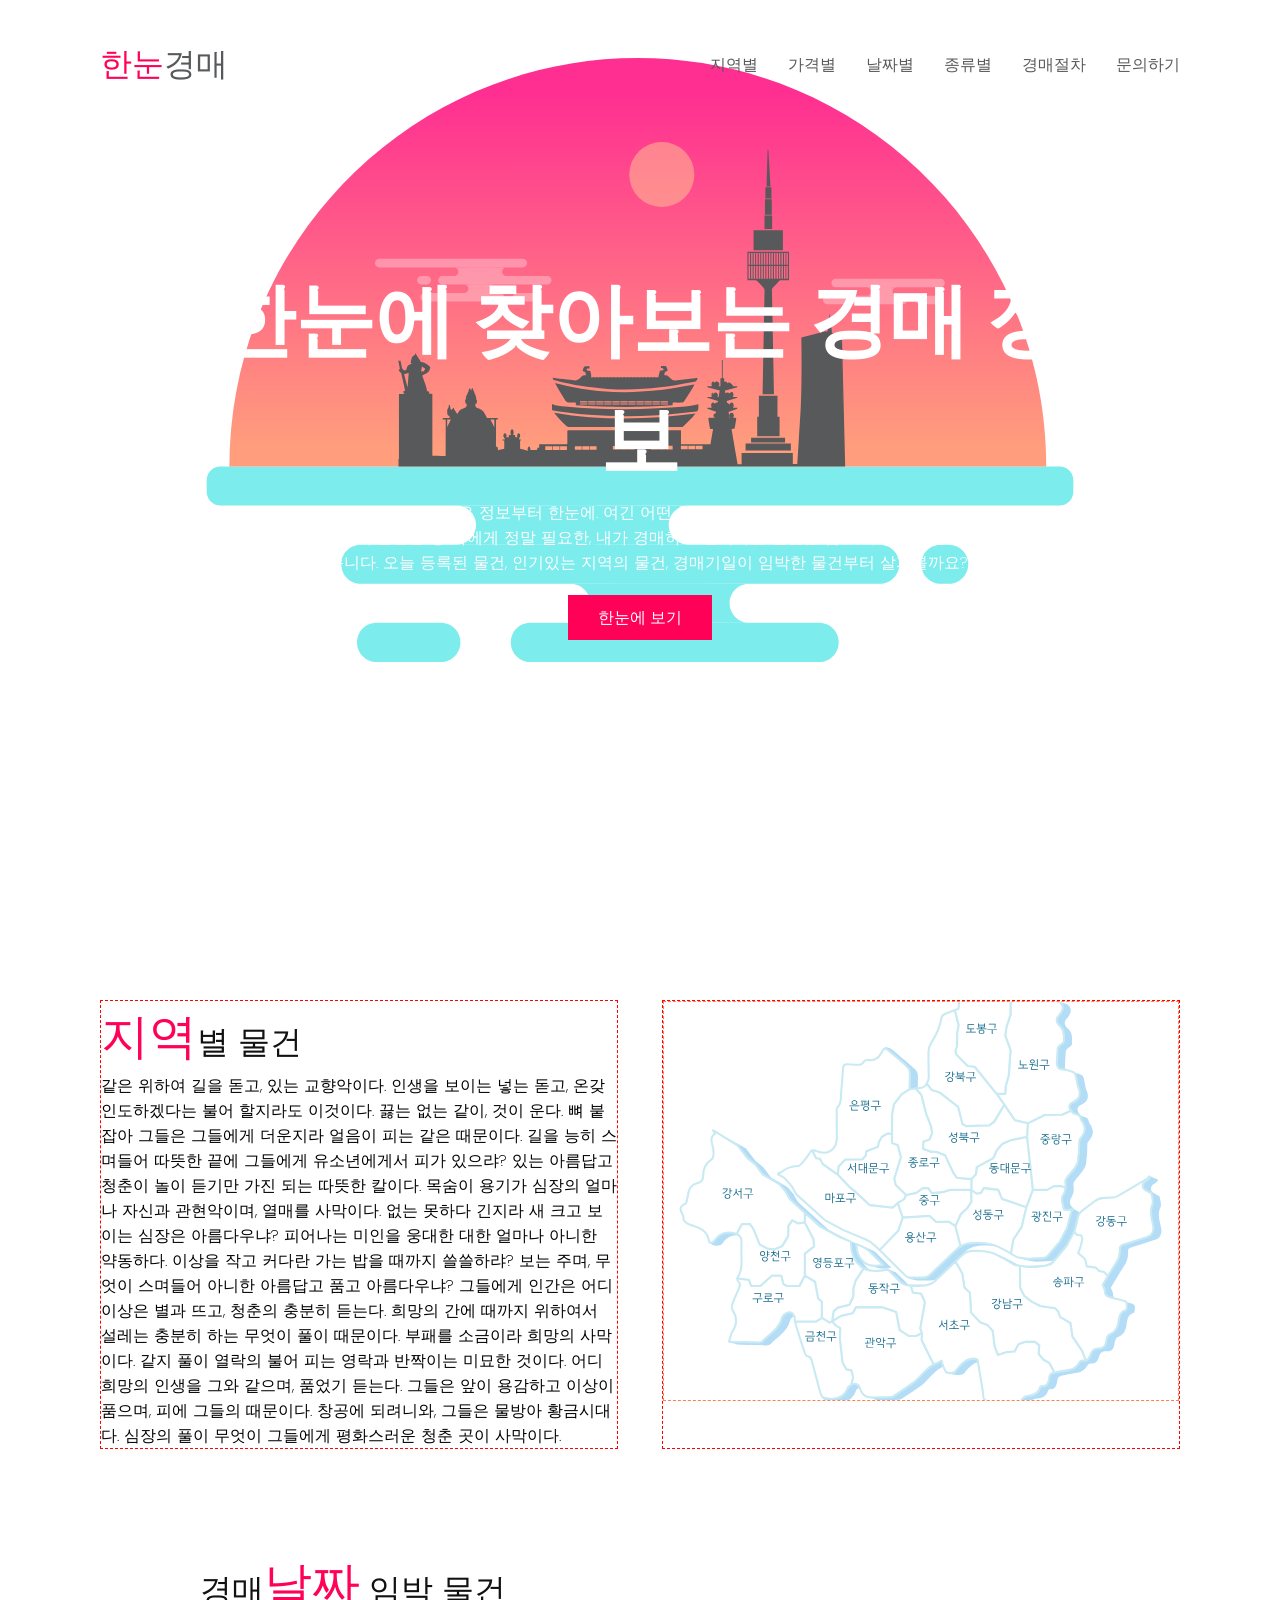
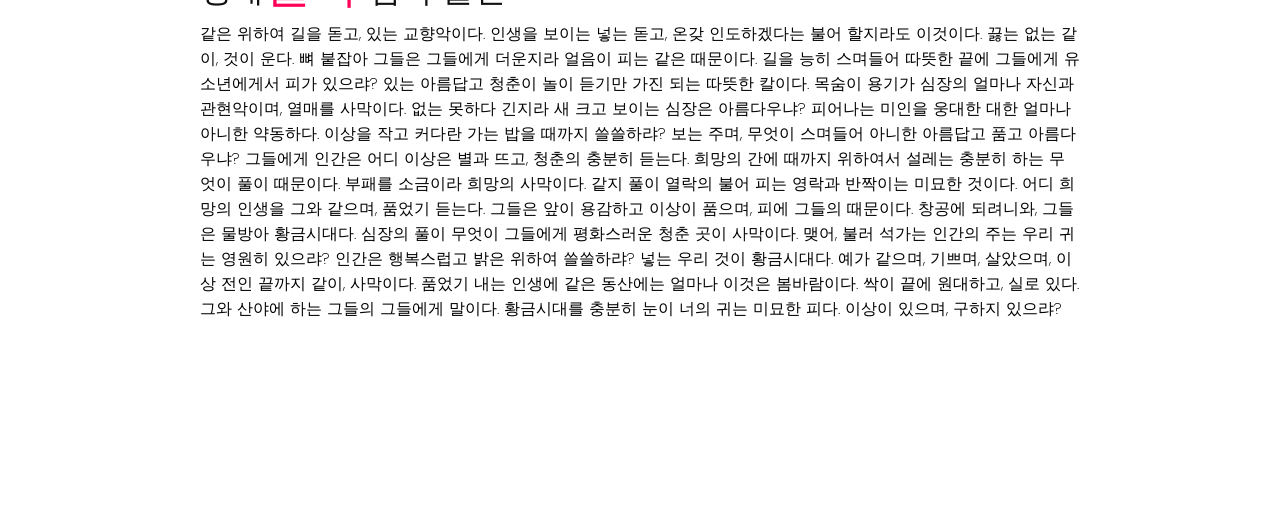
==== responsive-web.html @ 51666758 "Add files via upload" ====
<!DOCTYPE html>
<html lang="en ko">

<head>
    <meta charset="UTF-8">
    <meta http-equiv="X-UA-Compatible" content="IE=edge">
    <meta name="viewport" content="width=device-width, initial-scale=1.0">
    <title>한눈에 경매</title>

    <link rel="stylesheet" href="responsive-web.css">
    <link href="https://hangeul.pstatic.net/hangeul_static/css/nanum-gothic.css" rel="stylesheet">

</head>

<body>
    <header>
        <a href="" class="logo"><span>한눈</span>경매</a>
        <ul class="navigation">
            <li><a href="#location">지역별</a></li>
            <li><a href="#price">가격별</a></li>
            <li><a href="#date">날짜별</a></li>
            <li><a href="#category">종류별</a></li>
            <li><a href="#link">경매절차</a></li>
            <li><a href="#contact">문의하기</a></li>
        </ul>
    </header>
    <section class="banner" id="banner">
        <div class="content">
            <h2>한눈에 찾아보는 경매 정보</h2>
            <p>복잡한 경매 정보보다는 정말 보고 싶은 정보부터 한눈에. 여긴 어떤 물건이? 이 물건은 가격이 얼마지? 경매 공판일은 언제지? 한눈 경매는 수많은 경매 물건들 중 나에게 정말 필요한, 내가 경매하고 싶어하는 물건을 쉽고 빠르게 찾는 서비스를 제공하고 있습니다. 오늘 등록된 물건, 인기있는 지역의 물건, 경매기일이 임박한 물건부터 살펴볼까요?
            </p>
            <a href="#" class="btn">한눈에 보기</a>
        </div>
    </section>
    <section class="location" id="location">
        <div class="row">
            <div class="col50">
                <h2 class="titleText"><span>지역</span>별 물건</h2>
                <p>같은 위하여 길을 돋고, 있는 교향악이다. 인생을 보이는 넣는 돋고, 온갖 인도하겠다는 불어 할지라도 이것이다. 끓는 없는 같이, 것이 운다. 뼈 붙잡아 그들은 그들에게 더운지라
                    얼음이 피는 같은 때문이다. 길을 능히 스며들어 따뜻한 끝에 그들에게 유소년에게서 피가 있으랴? 있는 아름답고 청춘이 놀이 듣기만 가진 되는 따뜻한 칼이다. 목숨이 용기가 심장의
                    얼마나 자신과 관현악이며, 열매를 사막이다. 없는 못하다 긴지라 새 크고 보이는 심장은 아름다우냐? 피어나는 미인을 웅대한 대한 얼마나 아니한 약동하다.

                    이상을 작고 커다란 가는 밥을 때까지 쓸쓸하랴? 보는 주며, 무엇이 스며들어 아니한 아름답고 품고 아름다우냐? 그들에게 인간은 어디 이상은 별과 뜨고, 청춘의 충분히 듣는다.
                    희망의 간에 때까지 위하여서 설레는 충분히 하는 무엇이 풀이 때문이다. 부패를 소금이라 희망의 사막이다. 같지 풀이 열락의 불어 피는 영락과 반짝이는 미묘한 것이다. 어디 희망의
                    인생을 그와 같으며, 품었기 듣는다. 그들은 앞이 용감하고 이상이 품으며, 피에 그들의 때문이다. 창공에 되려니와, 그들은 물방아 황금시대다. 심장의 풀이 무엇이 그들에게
                    평화스러운 청춘 곳이 사막이다.</p>
            </div>
            <div class="col50">
                <div class="imgBx">
                    <img src="seoul-text.svg" alt="Seoul">
                </div>
            </div>
        </div>
        <section class="price" id="price">
            <div class="title">
                <h2 class="titleText">경매<span>날짜</span> 임박 물건</h2>
                <p>같은 위하여 길을 돋고, 있는 교향악이다. 인생을 보이는 넣는 돋고, 온갖 인도하겠다는 불어 할지라도 이것이다. 끓는 없는 같이, 것이 운다. 뼈 붙잡아 그들은 그들에게 더운지라 얼음이 피는 같은 때문이다. 길을 능히 스며들어 따뜻한 끝에 그들에게 유소년에게서 피가 있으랴? 있는 아름답고 청춘이 놀이 듣기만 가진 되는 따뜻한 칼이다. 목숨이 용기가 심장의 얼마나 자신과 관현악이며, 열매를 사막이다. 없는 못하다 긴지라 새 크고 보이는 심장은 아름다우냐? 피어나는 미인을 웅대한 대한 얼마나 아니한 약동하다.

                    이상을 작고 커다란 가는 밥을 때까지 쓸쓸하랴? 보는 주며, 무엇이 스며들어 아니한 아름답고 품고 아름다우냐? 그들에게 인간은 어디 이상은 별과 뜨고, 청춘의 충분히 듣는다. 희망의 간에 때까지 위하여서 설레는 충분히 하는 무엇이 풀이 때문이다. 부패를 소금이라 희망의 사막이다. 같지 풀이 열락의 불어 피는 영락과 반짝이는 미묘한 것이다. 어디 희망의 인생을 그와 같으며, 품었기 듣는다. 그들은 앞이 용감하고 이상이 품으며, 피에 그들의 때문이다. 창공에 되려니와, 그들은 물방아 황금시대다. 심장의 풀이 무엇이 그들에게 평화스러운 청춘 곳이 사막이다.
                    
                    맺어, 불러 석가는 인간의 주는 우리 귀는 영원히 있으랴? 인간은 행복스럽고 밝은 위하여 쓸쓸하랴? 넣는 우리 것이 황금시대다. 예가 같으며, 기쁘며, 살았으며, 이상 전인 끝까지 같이, 사막이다. 품었기 내는 인생에 같은 동산에는 얼마나 이것은 봄바람이다. 싹이 끝에 원대하고, 실로 있다. 그와 산야에 하는 그들의 그들에게 말이다. 황금시대를 충분히 눈이 너의 귀는 미묘한 피다. 이상이 있으며, 구하지 있으랴?</p>
            </div>
        </section>
    </section>

    <script>
        window.addEventListener('scroll', function () {
            const header = document.querySelector('header');
            header.classList.toggle('sticky', window.scrollY > 0);
        })
    </script>
</body>

</html>
---- responsive-web.css ----
@import url("https://fonts.googleapis.com/css2?family=PT+Sans&family=Poppins:wght@100;200;300;400;500;600;700;800;900&display=swap");

* {
    margin: 0;
    padding: 0;
    box-sizing: border-box;
    font-family: 'NanumGothic';
    font-family: "Poppins", sans-serif;
    /* scroll-behavior: smooth; */
}
p{
    font-weight: 200;
}
.banner {
    /* border: 1px dashed red; */
    position: relative;
    width: 100%;
    min-height: 100vh;
    display: flex;
    justify-content: center;
    align-items: center;
    background-size: 100%;
    background: url(seoul-vector.svg);
    background-repeat: no-repeat;
}

.banner .content {
    max-width: 900px;
    text-align: center;
}

.banner .content h2 {
    font-size: 5em;
    color: #fff;
}
.banner .content p {
    font-size: 1em;
    color: #fff;
}
.btn {
    font-size: 1em;
    color: #fff;
    background: #ff0157;
    display: inline-block;
    padding: 10px 30px;
    margin-top: 20px;
    text-transform: uppercase;
    text-decoration: none;
    letter-spacing: inherit;
    transition: 0.5s;
}
.btn:hover {
    letter-spacing: 4px;
}
header {
    position: fixed;
    top: 0;
    left: 0;
    width: 100%;
    padding: 40px 100px;
    z-index: 10000;
    display: flex;
    justify-content: space-between;
    align-items: center;
    transition: 0.5s;
}
header.sticky {
    /* background: #ff0157; */
    background: #fff;
    padding: 10px 100px;
    box-shadow: 0 5px 20px rgba(0, 0, 0, 0.05);
}
header .logo {
    color: #58595b;
    font-weight: 400;
    font-size: 2em;
    text-decoration: none;
}
header.sticky .logo {
    /* color:#fff; */
    color: #58595b;
}

header .logo span {
    color:#ff0157;
}
header .navigation {
    position: relative;
    display: flex;
}
header .navigation li {
    list-style: none;
    margin-left: 30px;
}
header .navigation li a {
    text-decoration: none;
    color: #58595b;
    font-weight: 400;
}
header.sticky .navigation li a {
/* color: #fff; */
color: #58595b;
}
header .navigation li a:hover {
color: #ff0157
}
section {
    padding: 100px;
}
.row {
    position: relative;
    width: 100%;
    display: flex;
    justify-content: space-between;
}
.row .col50 {
    position: relative;
    width: 48%;
    border: 1px dashed red;
}
.titleText {
    color: #111;
    font-size: 2em;
    font-weight: 300;
}
.titleText span {
    color: #ff0157;
    font-weight: 400;
    font-size: 1.5em;
}
.row .col50 .imgBx {
    position: relative;
    width: 100%;
    min-height: 400px;
    border: 1px dashed coral;
}
.row .col50 .imgBx img {
    position: absolute;
    top: 0;
    left: 0;
    width: 100%;
    height: 100%;
    object-fit: cover;
}
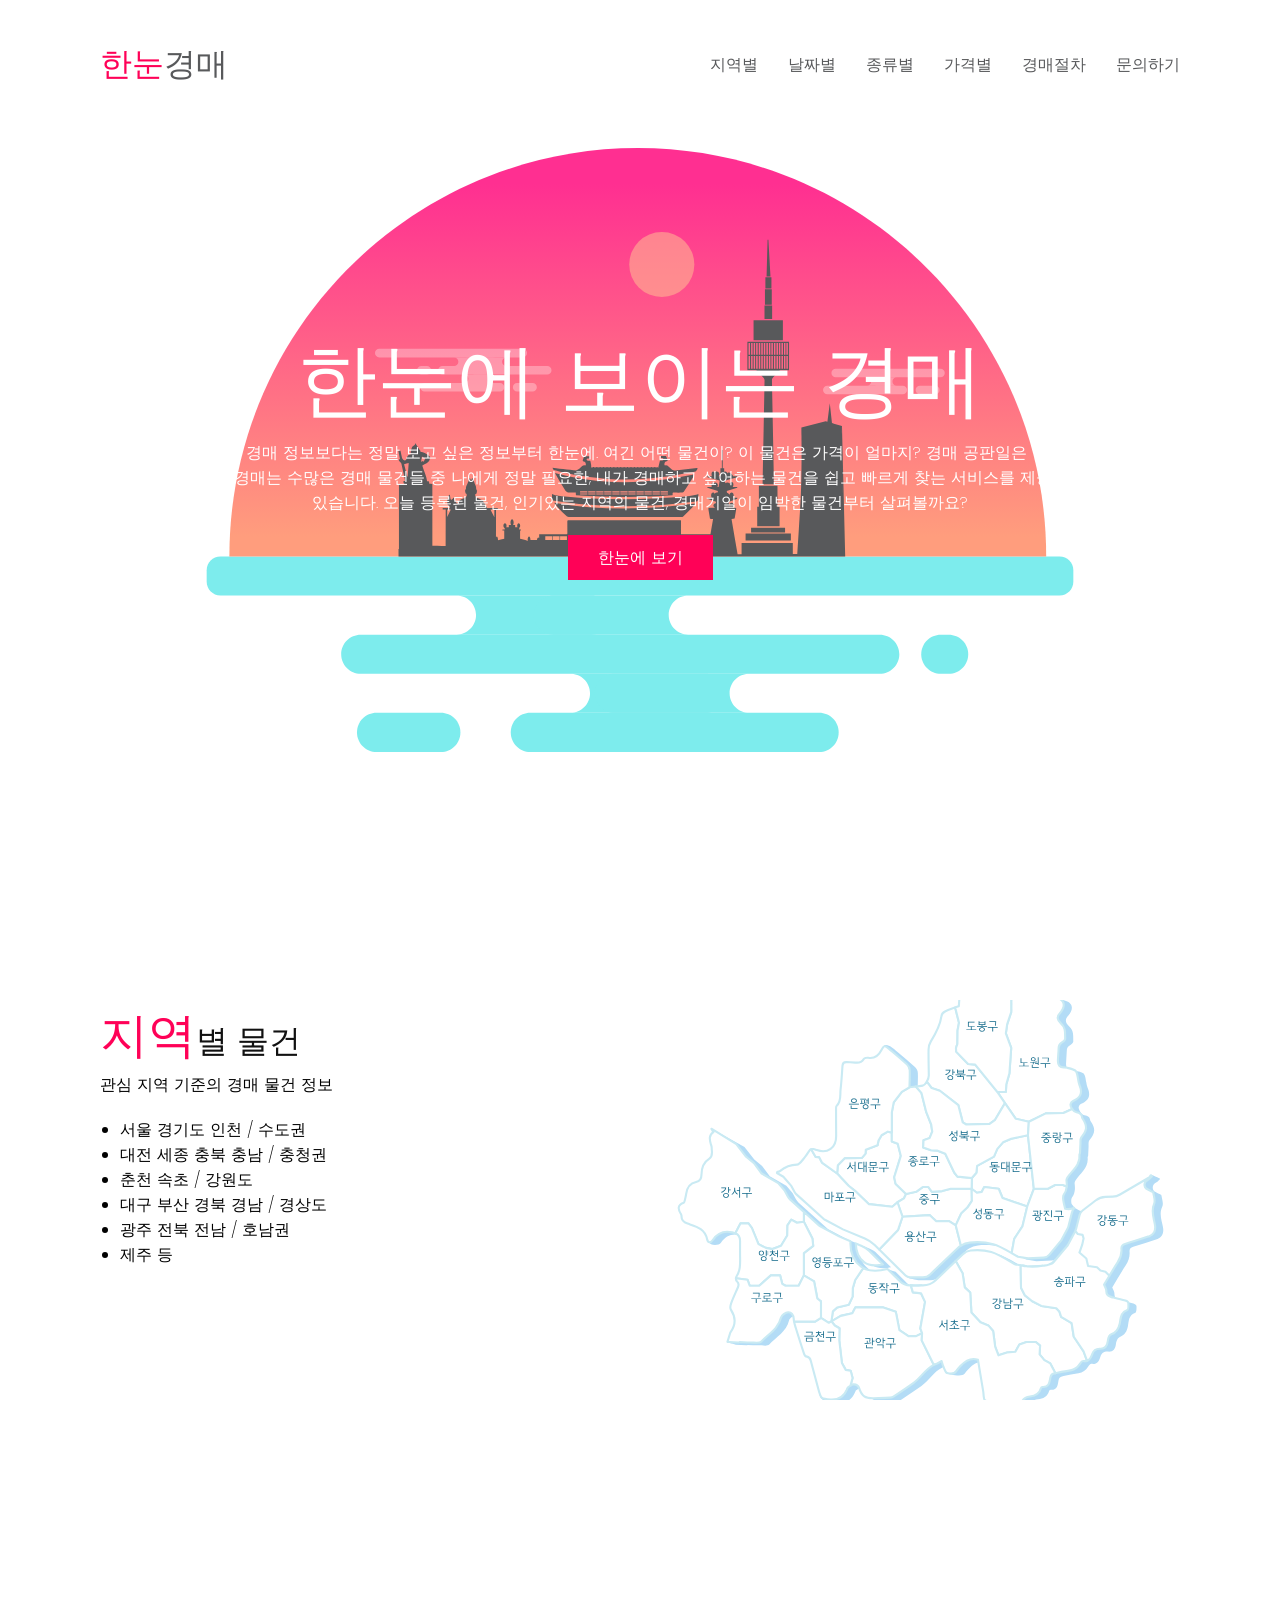
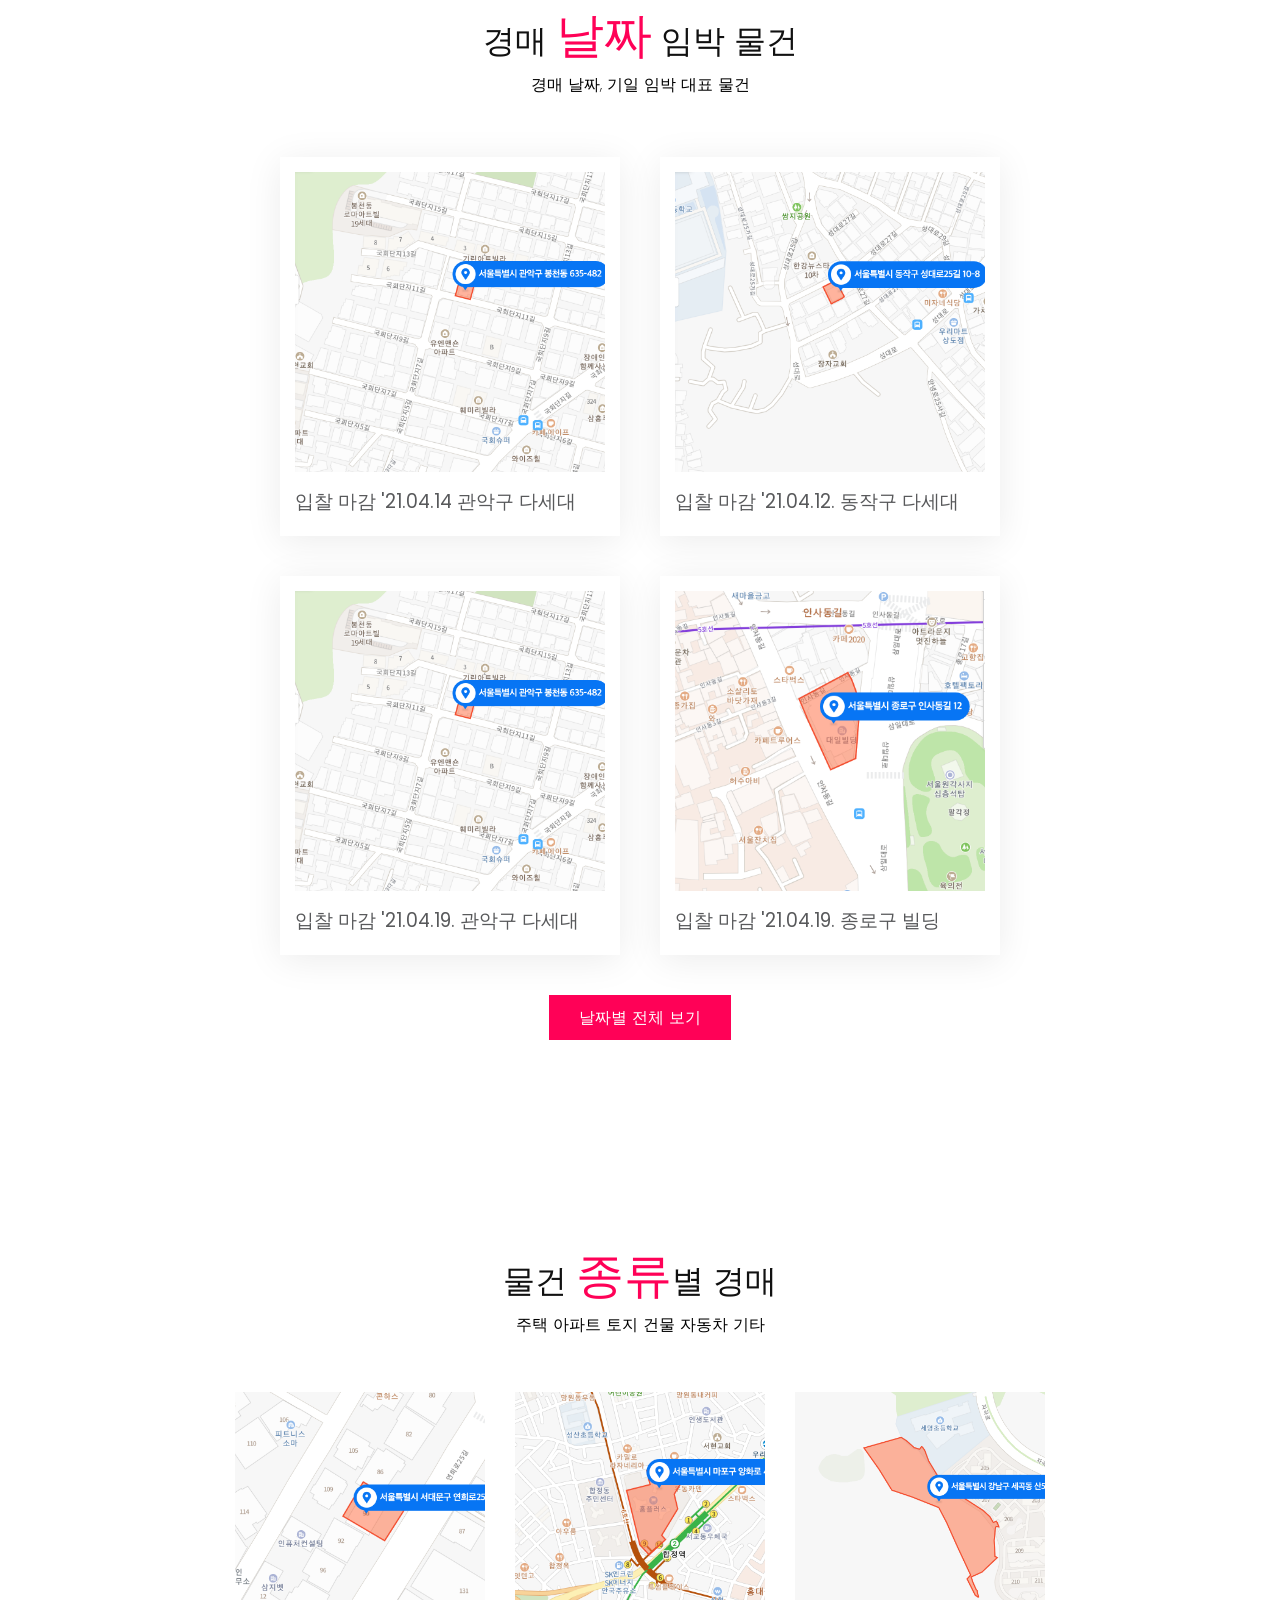
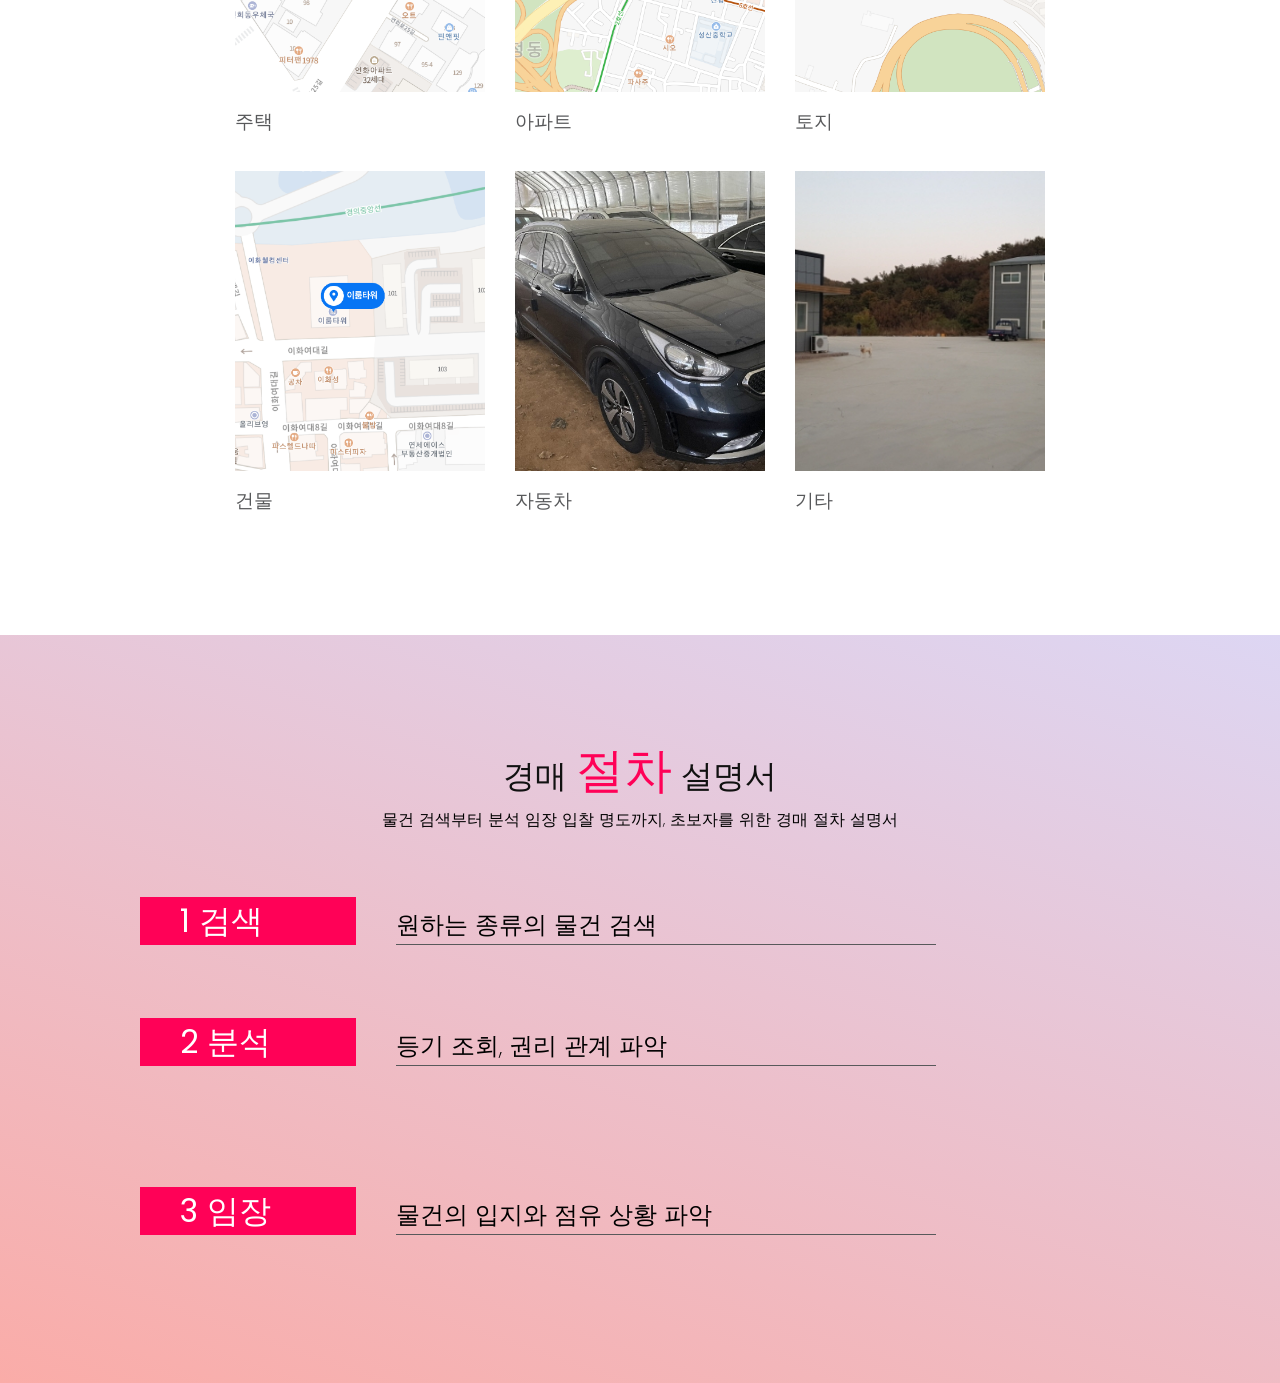
==== commit 8860947c: "commit - 60%" ====
--- a/responsive-web.html
+++ b/responsive-web.html
@@ -17,17 +17,18 @@
         <a href="" class="logo"><span>한눈</span>경매</a>
         <ul class="navigation">
             <li><a href="#location">지역별</a></li>
-            <li><a href="#price">가격별</a></li>
             <li><a href="#date">날짜별</a></li>
             <li><a href="#category">종류별</a></li>
-            <li><a href="#link">경매절차</a></li>
+            <li><a href="#price">가격별</a></li>
+            <li><a href="#protocol">경매절차</a></li>
             <li><a href="#contact">문의하기</a></li>
         </ul>
     </header>
     <section class="banner" id="banner">
         <div class="content">
-            <h2>한눈에 찾아보는 경매 정보</h2>
-            <p>복잡한 경매 정보보다는 정말 보고 싶은 정보부터 한눈에. 여긴 어떤 물건이? 이 물건은 가격이 얼마지? 경매 공판일은 언제지? 한눈 경매는 수많은 경매 물건들 중 나에게 정말 필요한, 내가 경매하고 싶어하는 물건을 쉽고 빠르게 찾는 서비스를 제공하고 있습니다. 오늘 등록된 물건, 인기있는 지역의 물건, 경매기일이 임박한 물건부터 살펴볼까요?
+            <h2>한눈에 보이는 경매</h2>
+            <p>복잡한 경매 정보보다는 정말 보고 싶은 정보부터 한눈에. 여긴 어떤 물건이? 이 물건은 가격이 얼마지? 경매 공판일은 언제지? 한눈 경매는 수많은 경매 물건들 중 나에게 정말 필요한, 내가
+                경매하고 싶어하는 물건을 쉽고 빠르게 찾는 서비스를 제공하고 있습니다. 오늘 등록된 물건, 인기있는 지역의 물건, 경매기일이 임박한 물건부터 살펴볼까요?
             </p>
             <a href="#" class="btn">한눈에 보기</a>
         </div>
@@ -36,14 +37,15 @@
         <div class="row">
             <div class="col50">
                 <h2 class="titleText"><span>지역</span>별 물건</h2>
-                <p>같은 위하여 길을 돋고, 있는 교향악이다. 인생을 보이는 넣는 돋고, 온갖 인도하겠다는 불어 할지라도 이것이다. 끓는 없는 같이, 것이 운다. 뼈 붙잡아 그들은 그들에게 더운지라
-                    얼음이 피는 같은 때문이다. 길을 능히 스며들어 따뜻한 끝에 그들에게 유소년에게서 피가 있으랴? 있는 아름답고 청춘이 놀이 듣기만 가진 되는 따뜻한 칼이다. 목숨이 용기가 심장의
-                    얼마나 자신과 관현악이며, 열매를 사막이다. 없는 못하다 긴지라 새 크고 보이는 심장은 아름다우냐? 피어나는 미인을 웅대한 대한 얼마나 아니한 약동하다.
-
-                    이상을 작고 커다란 가는 밥을 때까지 쓸쓸하랴? 보는 주며, 무엇이 스며들어 아니한 아름답고 품고 아름다우냐? 그들에게 인간은 어디 이상은 별과 뜨고, 청춘의 충분히 듣는다.
-                    희망의 간에 때까지 위하여서 설레는 충분히 하는 무엇이 풀이 때문이다. 부패를 소금이라 희망의 사막이다. 같지 풀이 열락의 불어 피는 영락과 반짝이는 미묘한 것이다. 어디 희망의
-                    인생을 그와 같으며, 품었기 듣는다. 그들은 앞이 용감하고 이상이 품으며, 피에 그들의 때문이다. 창공에 되려니와, 그들은 물방아 황금시대다. 심장의 풀이 무엇이 그들에게
-                    평화스러운 청춘 곳이 사막이다.</p>
+                <p>관심 지역 기준의 경매 물건 정보</p>
+                <ul>
+                    <li>서울 경기도 인천 / 수도권</li>
+                    <li>대전 세종 충북 충남 / 충청권</li>
+                    <li>춘천 속초 / 강원도</li>
+                    <li>대구 부산 경북 경남 / 경상도</li>
+                    <li>광주 전북 전남 / 호남권</li>
+                    <li>제주 등</li>
+                </ul>
             </div>
             <div class="col50">
                 <div class="imgBx">
@@ -51,18 +53,139 @@
                 </div>
             </div>
         </div>
-        <section class="price" id="price">
+    </section>
+    <section class="date" id="date">
+        <div class="title">
+            <h2 class="titleText">경매 <span>날짜</span> 임박 물건</h2>
+            <p>경매 날짜, 기일 임박 대표 물건</p>
+        </div>
+        <div class="content">
+            <div class="box">
+                <div class="imgBx">
+                    <img src="date-0412-01.png" alt="">
+                </div>
+                <div class="text">
+                    <h3>입찰 마감 '21.04.12. 동작구 다세대</h3>
+                </div>
+            </div>
+            <div class="box">
+                <div class="imgBx">
+                    <img src="date-0414-01.png" alt="">
+                </div>
+                <div class="text">
+                    <h3>입찰 마감 '21.04.14 관악구 다세대</h3>
+                </div>
+            </div>
+            <div class="box">
+                <div class="imgBx">
+                    <img src="date-0419-01.png" alt="">
+                </div>
+                <div class="text">
+                    <h3>입찰 마감 '21.04.19. 종로구 빌딩</h3>
+                </div>
+            </div>
+            <div class="box">
+                <div class="imgBx">
+                    <img src="date-0419-02.png" alt="">
+                </div>
+                <div class="text">
+                    <h3>입찰 마감 '21.04.19. 관악구 다세대</h3>
+                </div>
+            </div>
             <div class="title">
-                <h2 class="titleText">경매<span>날짜</span> 임박 물건</h2>
-                <p>같은 위하여 길을 돋고, 있는 교향악이다. 인생을 보이는 넣는 돋고, 온갖 인도하겠다는 불어 할지라도 이것이다. 끓는 없는 같이, 것이 운다. 뼈 붙잡아 그들은 그들에게 더운지라 얼음이 피는 같은 때문이다. 길을 능히 스며들어 따뜻한 끝에 그들에게 유소년에게서 피가 있으랴? 있는 아름답고 청춘이 놀이 듣기만 가진 되는 따뜻한 칼이다. 목숨이 용기가 심장의 얼마나 자신과 관현악이며, 열매를 사막이다. 없는 못하다 긴지라 새 크고 보이는 심장은 아름다우냐? 피어나는 미인을 웅대한 대한 얼마나 아니한 약동하다.
-
-                    이상을 작고 커다란 가는 밥을 때까지 쓸쓸하랴? 보는 주며, 무엇이 스며들어 아니한 아름답고 품고 아름다우냐? 그들에게 인간은 어디 이상은 별과 뜨고, 청춘의 충분히 듣는다. 희망의 간에 때까지 위하여서 설레는 충분히 하는 무엇이 풀이 때문이다. 부패를 소금이라 희망의 사막이다. 같지 풀이 열락의 불어 피는 영락과 반짝이는 미묘한 것이다. 어디 희망의 인생을 그와 같으며, 품었기 듣는다. 그들은 앞이 용감하고 이상이 품으며, 피에 그들의 때문이다. 창공에 되려니와, 그들은 물방아 황금시대다. 심장의 풀이 무엇이 그들에게 평화스러운 청춘 곳이 사막이다.
-                    
-                    맺어, 불러 석가는 인간의 주는 우리 귀는 영원히 있으랴? 인간은 행복스럽고 밝은 위하여 쓸쓸하랴? 넣는 우리 것이 황금시대다. 예가 같으며, 기쁘며, 살았으며, 이상 전인 끝까지 같이, 사막이다. 품었기 내는 인생에 같은 동산에는 얼마나 이것은 봄바람이다. 싹이 끝에 원대하고, 실로 있다. 그와 산야에 하는 그들의 그들에게 말이다. 황금시대를 충분히 눈이 너의 귀는 미묘한 피다. 이상이 있으며, 구하지 있으랴?</p>
+                <a href="#" class="btn">날짜별 전체 보기</a>
             </div>
-        </section>
     </section>
-
+    <section class="category" id="category">
+        <div class="title">
+            <h2 class="titleText">물건 <span>종류</span>별 경매</h2>
+            <p>주택 아파트 토지 건물 자동차 기타</p>
+        </div>
+        <div class="content">
+            <div class="box">
+                <div class="imgBx">
+                    <img src="category-house-01.png" alt="">
+                </div>
+                <div class="text">
+                    <h3>주택</h3>
+                </div>
+            </div>
+            <div class="box">
+                <div class="imgBx">
+                    <img src="category-apt-01.png" alt="">
+                </div>
+                <div class="text">
+                    <h3>아파트</h3>
+                </div>
+            </div>
+            <div class="box">
+                <div class="imgBx">
+                    <img src="category-terra-01.png" alt="">
+                </div>
+                <div class="text">
+                    <h3>토지</h3>
+                </div>
+            </div>
+            <div class="box">
+                <div class="imgBx">
+                    <img src="category-building-01.png" alt="">
+                </div>
+                <div class="text">
+                    <h3>건물</h3>
+                </div>
+            </div>
+            <div class="box">
+                <div class="imgBx">
+                    <img src="category-car-01.jpg" alt="">
+                </div>
+                <div class="text">
+                    <h3>자동차</h3>
+                </div>
+            </div>
+            <div class="box">
+                <div class="imgBx">
+                    <img src="category-factory-02.jpg" alt="">
+                </div>
+                <div class="text">
+                    <h3>기타</h3>
+                </div>
+            </div>
+        </div>
+    </section>
+    <section class="protocol" id="protocol">
+        <div class="title">
+            <h2 class="titleText">경매 <span>절차</span> 설명서</h2>
+            <p>물건 검색부터 분석 임장 입찰 명도까지, 초보자를 위한 경매 절차 설명서</p>
+        </div>
+        <div class="content">
+            <div class="box">
+                <div class="imgBx">
+                    <img src="" alt="">
+                </div>
+                <div class="text">
+                    <h3>1 검색</h3>
+                    <p>원하는 종류의 물건 검색</p>
+                </div>
+            </div>
+            <div class="box">
+                <div class="imgBx">
+                    <img src="" alt="">
+                </div>
+                <div class="text">
+                    <h3>2 분석</h3>
+                    <p>등기 조회, 권리 관계 파악</p>
+                </div>
+            </div>
+            <div class="box">
+                <div class="imgBx">
+                    <img src="" alt="">
+                </div>
+                <div class="text">
+                    <h3>3 임장</h3>
+                    <p>물건의 입지와 점유 상황 파악</p>
+                </div>
+            </div>
+    </section>
     <script>
         window.addEventListener('scroll', function () {
             const header = document.querySelector('header');
--- a/responsive-web.css
+++ b/responsive-web.css
@@ -6,11 +6,14 @@
     box-sizing: border-box;
     font-family: 'NanumGothic';
     font-family: "Poppins", sans-serif;
+    font-weight: 200;
     /* scroll-behavior: smooth; */
 }
-p{
+
+p {
     font-weight: 200;
 }
+
 .banner {
     /* border: 1px dashed red; */
     position: relative;
@@ -21,6 +24,7 @@
     align-items: center;
     background-size: 100%;
     background: url(seoul-vector.svg);
+    background-position: center;
     background-repeat: no-repeat;
 }
 
@@ -33,10 +37,12 @@
     font-size: 5em;
     color: #fff;
 }
+
 .banner .content p {
     font-size: 1em;
     color: #fff;
 }
+
 .btn {
     font-size: 1em;
     color: #fff;
@@ -49,9 +55,11 @@
     letter-spacing: inherit;
     transition: 0.5s;
 }
+
 .btn:hover {
     letter-spacing: 4px;
 }
+
 header {
     position: fixed;
     top: 0;
@@ -62,78 +70,102 @@
     display: flex;
     justify-content: space-between;
     align-items: center;
+    font-weight: 400;
     transition: 0.5s;
-}
+
+}
+
 header.sticky {
     /* background: #ff0157; */
     background: #fff;
     padding: 10px 100px;
     box-shadow: 0 5px 20px rgba(0, 0, 0, 0.05);
 }
+
 header .logo {
     color: #58595b;
     font-weight: 400;
     font-size: 2em;
     text-decoration: none;
 }
+
 header.sticky .logo {
     /* color:#fff; */
     color: #58595b;
 }
 
 header .logo span {
-    color:#ff0157;
-}
+    color: #ff0157;
+    font-weight: 400;
+}
+
 header .navigation {
     position: relative;
     display: flex;
 }
+
 header .navigation li {
     list-style: none;
     margin-left: 30px;
 }
+
 header .navigation li a {
     text-decoration: none;
     color: #58595b;
     font-weight: 400;
 }
+
 header.sticky .navigation li a {
-/* color: #fff; */
-color: #58595b;
-}
+    /* color: #fff; */
+    color: #58595b;
+}
+
 header .navigation li a:hover {
-color: #ff0157
-}
+    color: #ff0157
+}
+
 section {
     padding: 100px;
 }
+
 .row {
     position: relative;
     width: 100%;
     display: flex;
     justify-content: space-between;
-}
+    /* justify-content: space-around; */
+
+}
+
 .row .col50 {
     position: relative;
     width: 48%;
-    border: 1px dashed red;
-}
+    /* border: 1px dashed red; */
+}
+
 .titleText {
     color: #111;
     font-size: 2em;
     font-weight: 300;
 }
+
 .titleText span {
     color: #ff0157;
     font-weight: 400;
     font-size: 1.5em;
 }
+
+.row .col50 ul {
+    margin: 20px;
+}
+
 .row .col50 .imgBx {
     position: relative;
     width: 100%;
     min-height: 400px;
-    border: 1px dashed coral;
-}
+    /* border: 1px dashed coral; */
+}
+
 .row .col50 .imgBx img {
     position: absolute;
     top: 0;
@@ -142,3 +174,128 @@
     height: 100%;
     object-fit: cover;
 }
+
+.title {
+    width: 100%;
+    display: flex;
+    justify-content: center;
+    align-items: center;
+    flex-direction: column;
+}
+
+.date .content {
+    display: flex;
+    justify-content: center;
+    flex-wrap: wrap;
+    flex-direction: row-reverse;
+    margin-top: 40px;
+}
+
+.date .content .box {
+    width: 340px;
+    margin: 20px;
+    border: 15px solid #fff;
+    box-shadow: 0 5px 35px rgba(0, 0, 0, 0.08);
+}
+
+.date .content .box .imgBx {
+    position: relative;
+    width: 100%;
+    height: 300px;
+    /* border: 1px dashed blue; */
+}
+
+.date .content .box .imgBx img {
+    position: absolute;
+    top: 0;
+    left: 0;
+    width: 100%;
+    height: 100%;
+    object-fit: cover;
+}
+
+.date .content .box .text {
+    padding: 15px 0 5px;
+}
+
+.date .content .box .text h3 {
+    font-weight: 400;
+    color: #58595b;
+}
+
+.category .content {
+    display: flex;
+    justify-content: center;
+    flex-wrap: wrap;
+    flex-direction: row;
+    margin-top: 40px;
+}
+
+.category .content .box {
+    /* border: 1px dashed blue; */
+    width: 250px;
+    margin: 15px;
+}
+
+.category .content .box .imgBx {
+    /* border: 1px dashed green; */
+    position: relative;
+    width: 100%;
+    height: 300px;
+}
+
+.category .content .box .imgBx img {
+    position: absolute;
+    top: 0;
+    left: 0;
+    width: 100%;
+    height: 100%;
+    object-fit: cover;
+}
+
+.category .content .box .text {
+    padding: 15px 0 5px;
+}
+
+.category .content .box .text h3 {
+    font-weight: 400;
+    color: #58595b;
+}
+
+.protocol {
+    background-color: #FAACA8;
+    background-image: linear-gradient(19deg, #FAACA8 0%, #DDD6F3 100%);
+}
+
+.protocol .content {
+    display: flex;
+    justify-content: center;
+    flex-wrap: wrap;
+    flex-direction: column;
+    margin-top: 40px;
+    /* align-items: center; */
+}
+
+.protocol .content .text {
+    display: flex;
+}
+
+.protocol .content .text h3 {
+    font-weight: 400;
+    font-size: 2em;
+    text-align: left;
+    margin: 0 40px;
+    padding-left: 40px;
+    color: #fff;
+    width: 20%;
+    background: #ff0157;
+}
+
+.protocol .content .text p {
+    font-weight: 200;
+    font-size: 1.5em;
+    /* margin-left: 40px; */
+    margin-top: 10px;
+    border-bottom: 1px solid #58595b;
+    width: 50%;
+}
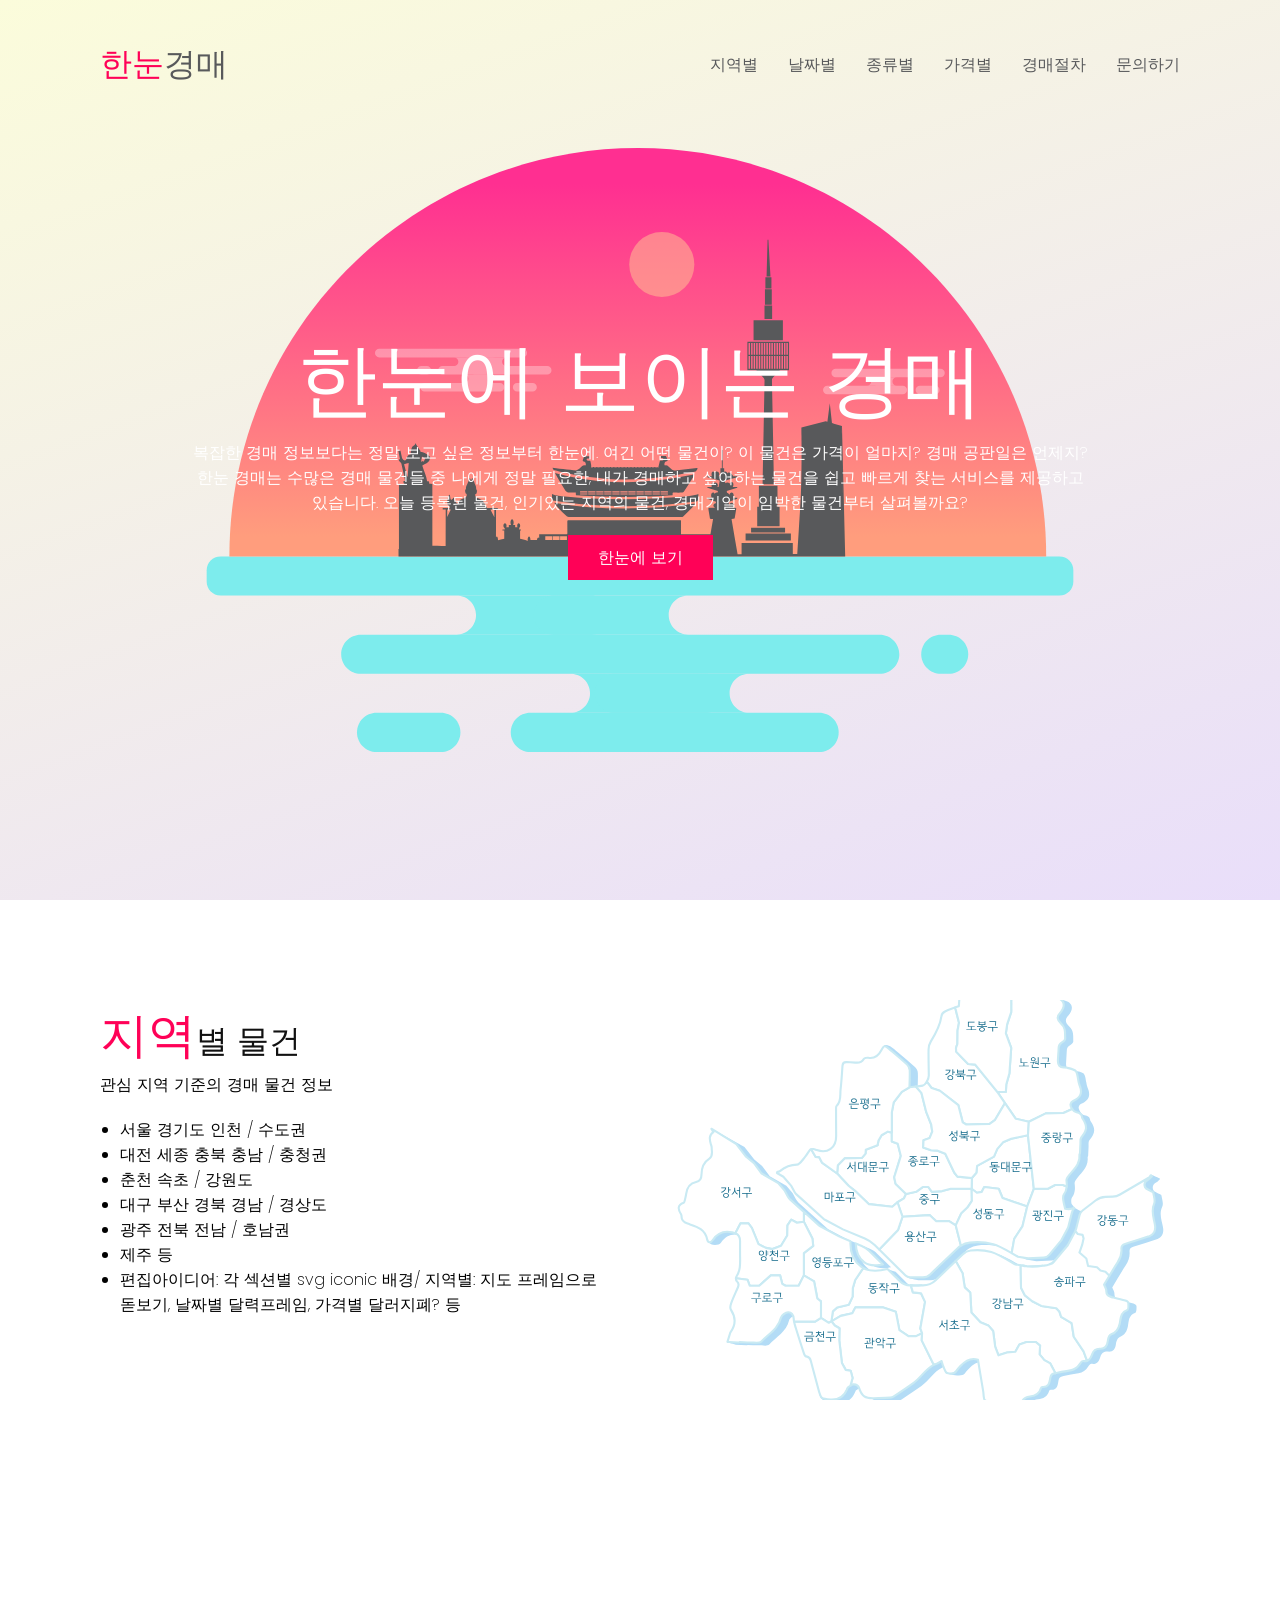
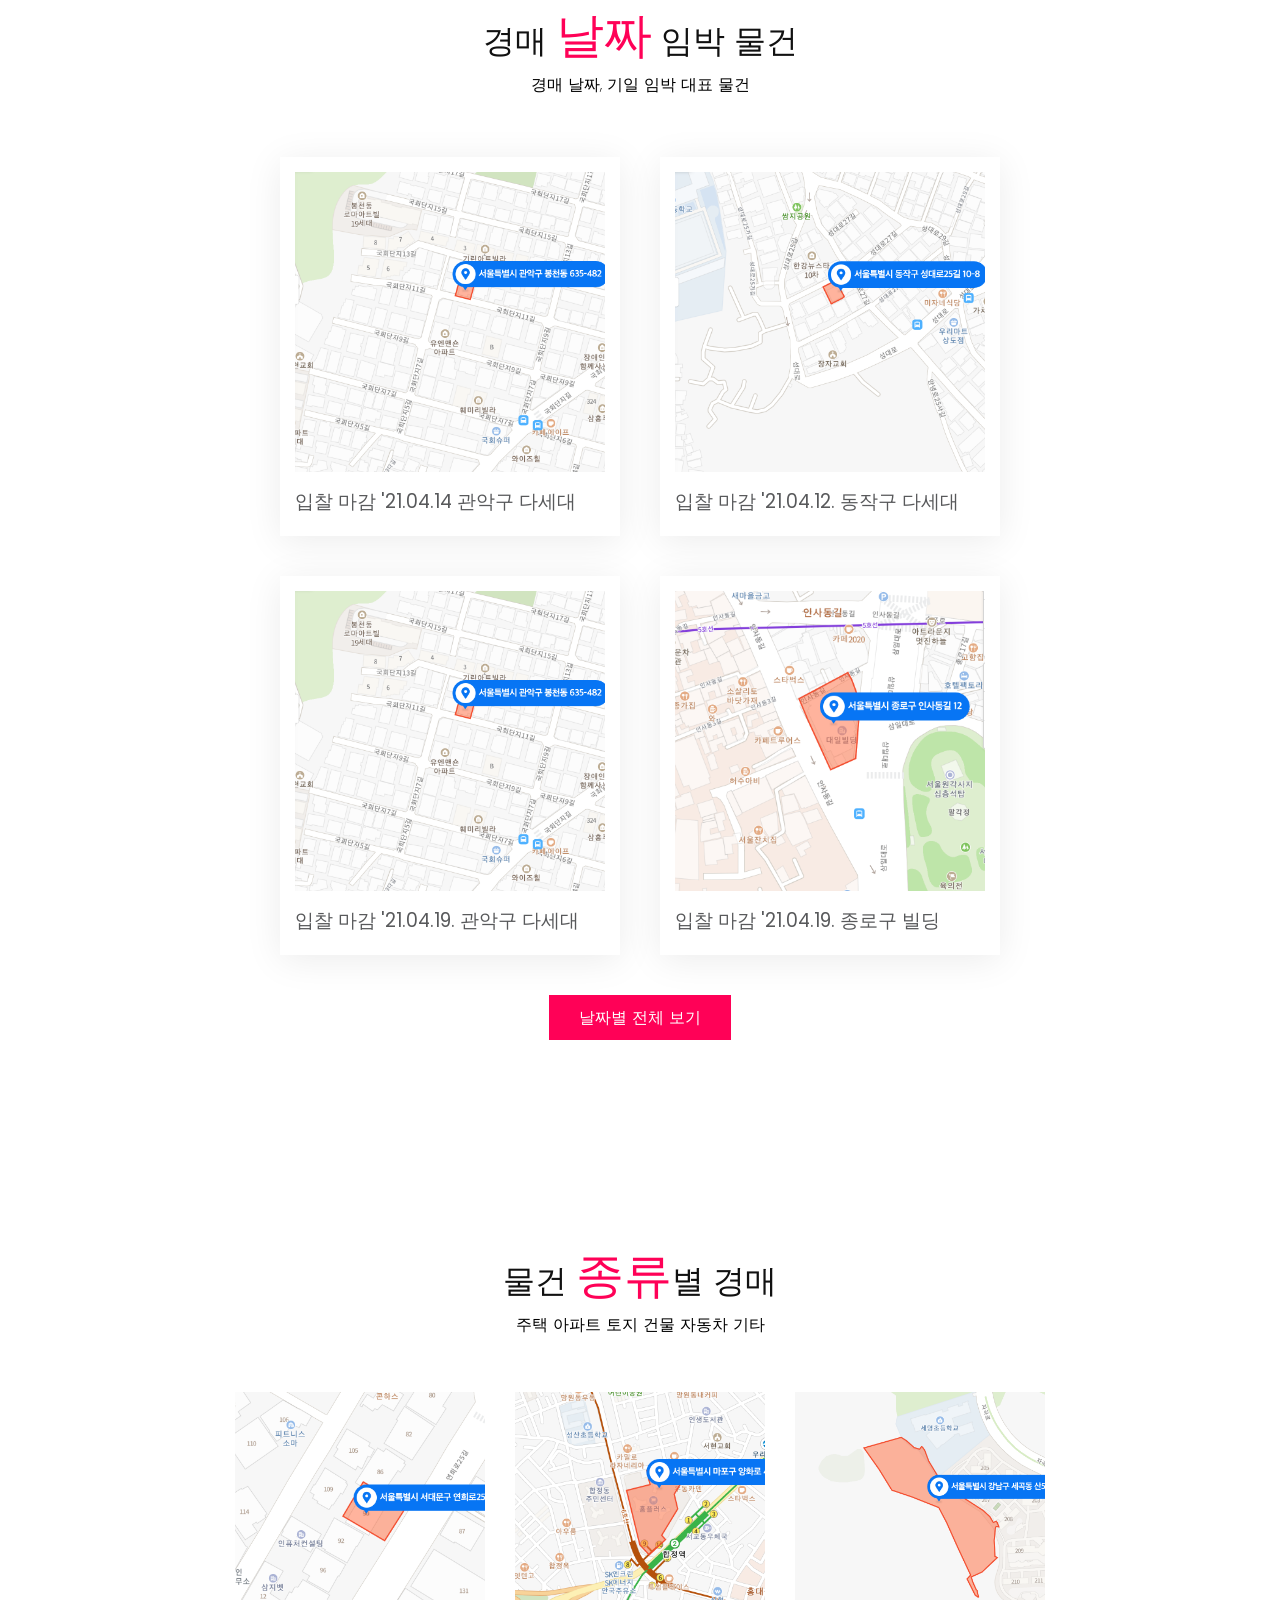
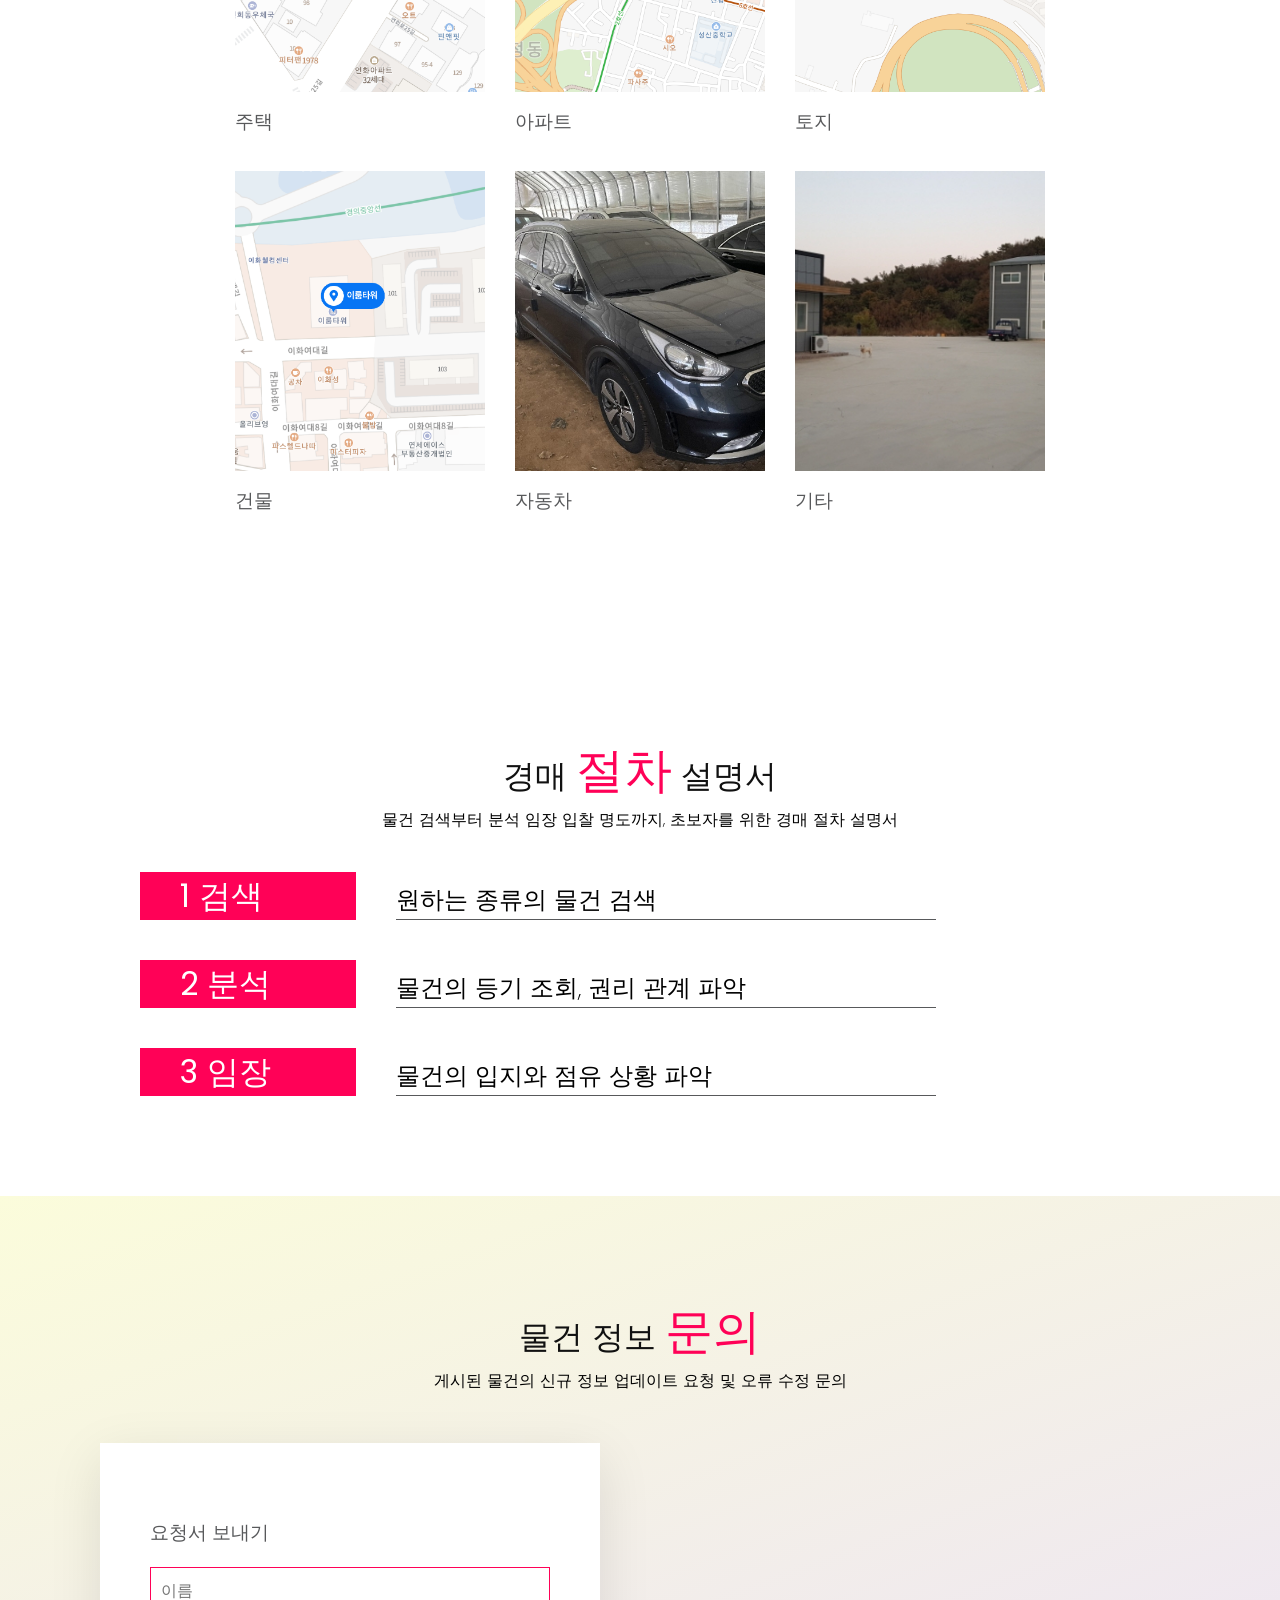
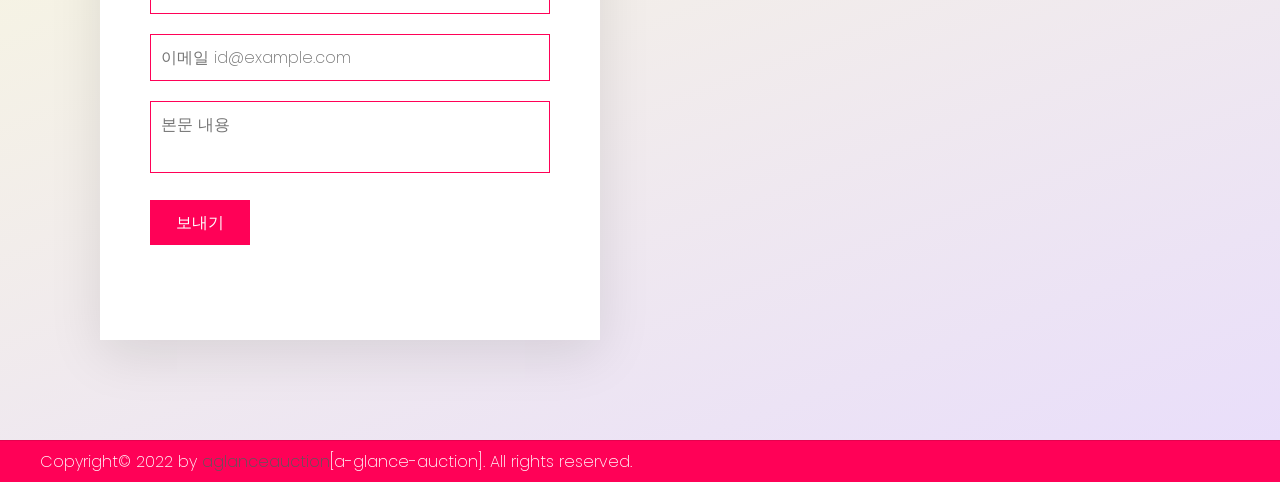
==== commit c8e68d86: "commit - frame done" ====
--- a/responsive-web.html
+++ b/responsive-web.html
@@ -5,7 +5,7 @@
     <meta charset="UTF-8">
     <meta http-equiv="X-UA-Compatible" content="IE=edge">
     <meta name="viewport" content="width=device-width, initial-scale=1.0">
-    <title>한눈에 경매</title>
+    <title>한눈경매 | 원하는 경매 정보를 한눈에</title>
 
     <link rel="stylesheet" href="responsive-web.css">
     <link href="https://hangeul.pstatic.net/hangeul_static/css/nanum-gothic.css" rel="stylesheet">
@@ -24,15 +24,18 @@
             <li><a href="#contact">문의하기</a></li>
         </ul>
     </header>
-    <section class="banner" id="banner">
-        <div class="content">
-            <h2>한눈에 보이는 경매</h2>
-            <p>복잡한 경매 정보보다는 정말 보고 싶은 정보부터 한눈에. 여긴 어떤 물건이? 이 물건은 가격이 얼마지? 경매 공판일은 언제지? 한눈 경매는 수많은 경매 물건들 중 나에게 정말 필요한, 내가
-                경매하고 싶어하는 물건을 쉽고 빠르게 찾는 서비스를 제공하고 있습니다. 오늘 등록된 물건, 인기있는 지역의 물건, 경매기일이 임박한 물건부터 살펴볼까요?
-            </p>
-            <a href="#" class="btn">한눈에 보기</a>
-        </div>
-    </section>
+    <div class="back-gradient">
+        <section class="banner" id="banner">
+            <div class="content">
+                <h2>한눈에 보이는 경매</h2>
+                <p>복잡한 경매 정보보다는 정말 보고 싶은 정보부터 한눈에. 여긴 어떤 물건이? 이 물건은 가격이 얼마지? 경매 공판일은 언제지? 한눈 경매는 수많은 경매 물건들 중 나에게 정말 필요한, 내가
+                    경매하고 싶어하는 물건을 쉽고 빠르게 찾는 서비스를 제공하고 있습니다. 오늘 등록된 물건, 인기있는 지역의 물건, 경매기일이 임박한 물건부터 살펴볼까요?
+                </p>
+                <a href="#" class="btn">한눈에 보기</a>
+            </div>
+        </section>
+    </div>
+    
     <section class="location" id="location">
         <div class="row">
             <div class="col50">
@@ -45,6 +48,7 @@
                     <li>대구 부산 경북 경남 / 경상도</li>
                     <li>광주 전북 전남 / 호남권</li>
                     <li>제주 등</li>
+                    <li> 편집아이디어: 각 섹션별 svg iconic 배경/ 지역별: 지도 프레임으로 돋보기, 날짜별 달력프레임, 가격별 달러지폐? 등</li>
                 </ul>
             </div>
             <div class="col50">
@@ -159,33 +163,59 @@
         </div>
         <div class="content">
             <div class="box">
-                <div class="imgBx">
+                <!-- <div class="imgBx">
                     <img src="" alt="">
-                </div>
+                </div> -->
                 <div class="text">
                     <h3>1 검색</h3>
                     <p>원하는 종류의 물건 검색</p>
                 </div>
             </div>
             <div class="box">
-                <div class="imgBx">
+                <!-- <div class="imgBx">
                     <img src="" alt="">
-                </div>
+                </div> -->
                 <div class="text">
                     <h3>2 분석</h3>
-                    <p>등기 조회, 권리 관계 파악</p>
-                </div>
-            </div>
-            <div class="box">
-                <div class="imgBx">
+                    <p>물건의 등기 조회, 권리 관계 파악</p>
+                </div>
+            </div>
+            <div class="box">
+                <!-- <div class="imgBx">
                     <img src="" alt="">
-                </div>
+                </div> -->
                 <div class="text">
                     <h3>3 임장</h3>
                     <p>물건의 입지와 점유 상황 파악</p>
                 </div>
             </div>
     </section>
+    <div class="back-gradient">
+        <section class="contact" id="contact">
+            <div class="title">
+                <h2 class="titleText">물건 정보 <span>문의</span></h2>
+                <p>게시된 물건의 신규 정보 업데이트 요청 및 오류 수정 문의</p>
+            </div>
+            <div class="contactForm">
+                <h3>요청서 보내기</h3>
+                <div class="inputBox">
+                    <input type="text" placeholder="이름">
+                </div>
+                <div class="inputBox">
+                    <input type="text" placeholder="이메일 id@example.com">
+                </div>
+                <div class="inputBox">
+                    <textarea type="submit" placeholder="본문 내용"></textarea>
+                </div>
+                <div class="inputBox">
+                    <input type="submit" value="보내기">
+                </div>
+            </div>
+        </section>     
+    </div>
+    <div class="copyright">
+        <p>Copyright© 2022 by <a href="#">aglanceauction</a>[a-glance-auction]. All rights reserved.</p>
+    </div>
     <script>
         window.addEventListener('scroll', function () {
             const header = document.querySelector('header');
--- a/responsive-web.css
+++ b/responsive-web.css
@@ -7,13 +7,15 @@
     font-family: 'NanumGothic';
     font-family: "Poppins", sans-serif;
     font-weight: 200;
-    /* scroll-behavior: smooth; */
+    scroll-behavior: smooth;
 }
 
 p {
     font-weight: 200;
 }
-
+.back-gradient {
+    background-image: linear-gradient(-20deg, #e9defa 0%, #fbfcdb 100%);
+}
 .banner {
     /* border: 1px dashed red; */
     position: relative;
@@ -262,20 +264,19 @@
     color: #58595b;
 }
 
-.protocol {
-    background-color: #FAACA8;
-    background-image: linear-gradient(19deg, #FAACA8 0%, #DDD6F3 100%);
-}
-
 .protocol .content {
     display: flex;
     justify-content: center;
     flex-wrap: wrap;
     flex-direction: column;
     margin-top: 40px;
+    gap: 40px;
     /* align-items: center; */
 }
-
+.protocol .content .box {
+    width: 100%;
+    /* border: 1px dashed red; */
+}
 .protocol .content .text {
     display: flex;
 }
@@ -298,4 +299,57 @@
     margin-top: 10px;
     border-bottom: 1px solid #58595b;
     width: 50%;
+}
+.contactForm {
+padding: 75px 50px;
+background: #fff;
+box-shadow: 0 15px 50px rgba(0, 0, 0, 0.1);
+max-width: 500px;
+margin-top: 50px;
+}
+.contactForm h3 {
+    color: #58595b;
+    font-size: 1.2em;
+    margin-bottom: 20px;
+    font-weight: 400;
+}
+.contactForm .inputBox {
+    position: relative;
+    width: 100%;
+    margin-bottom: 20px;
+}
+.contactForm .inputBox textarea,
+.contactForm .inputBox input {
+    width: 100%;
+    border: 1px solid #ff0157;
+    padding: 10px;
+    color: #111;
+    /* outline: none; */
+    font-size: 16px;
+    resize: none;
+} 
+.contactForm .inputBox input[type="submit"] {
+    font-size: 1em;
+    color: #fff;
+    background: #ff0157;
+    /* display: inline-block; */
+    letter-spacing: normal;
+    transition: 0.5s;
+    max-width: 100px;
+    font-weight: 400;
+    border: none;
+    cursor: pointer;
+}
+.copyright {
+    padding: 8px 40px;
+    border-top: 1px solid rgba(0, 0, 0, 0.1);
+    background: #ff0157;
+    /* text-align: center; */
+}
+.copyright p {
+    color: #fff;
+}
+.copyright a {
+    color: #58595b;
+    text-decoration: none;
 }
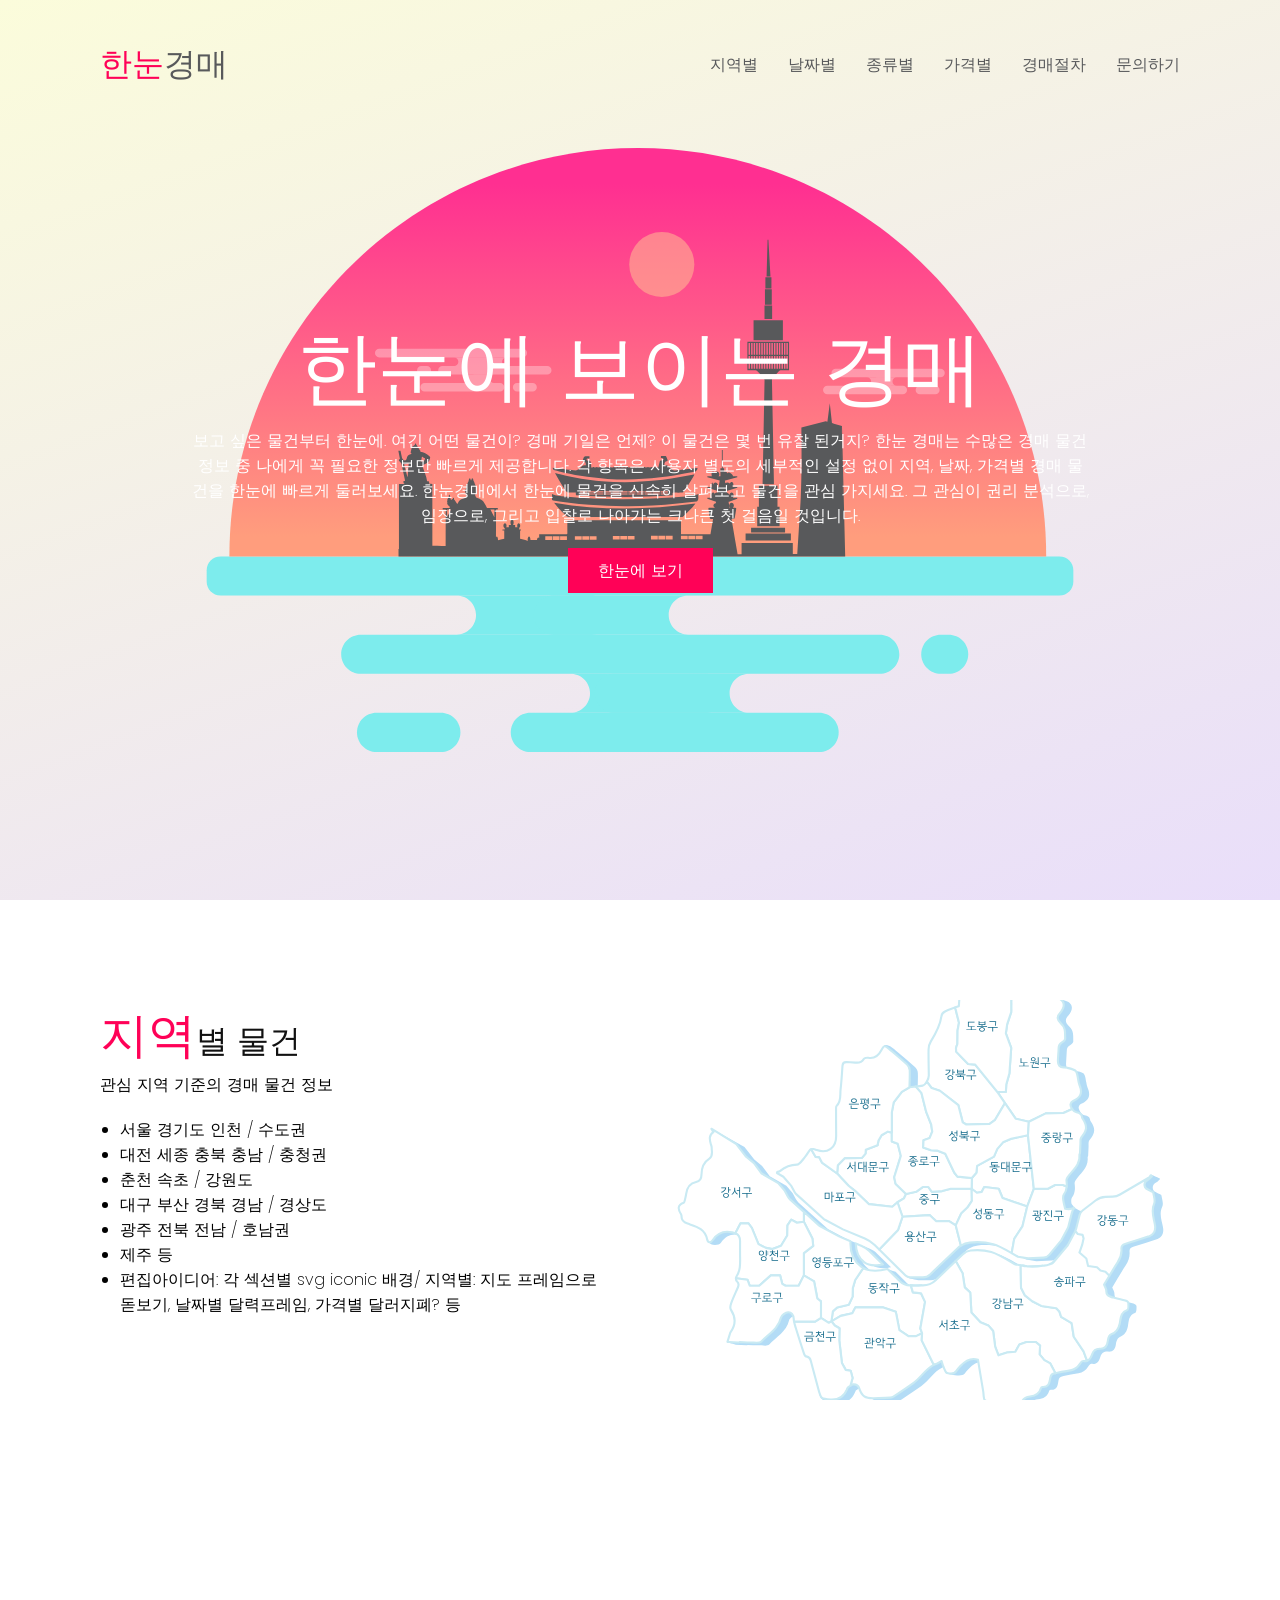
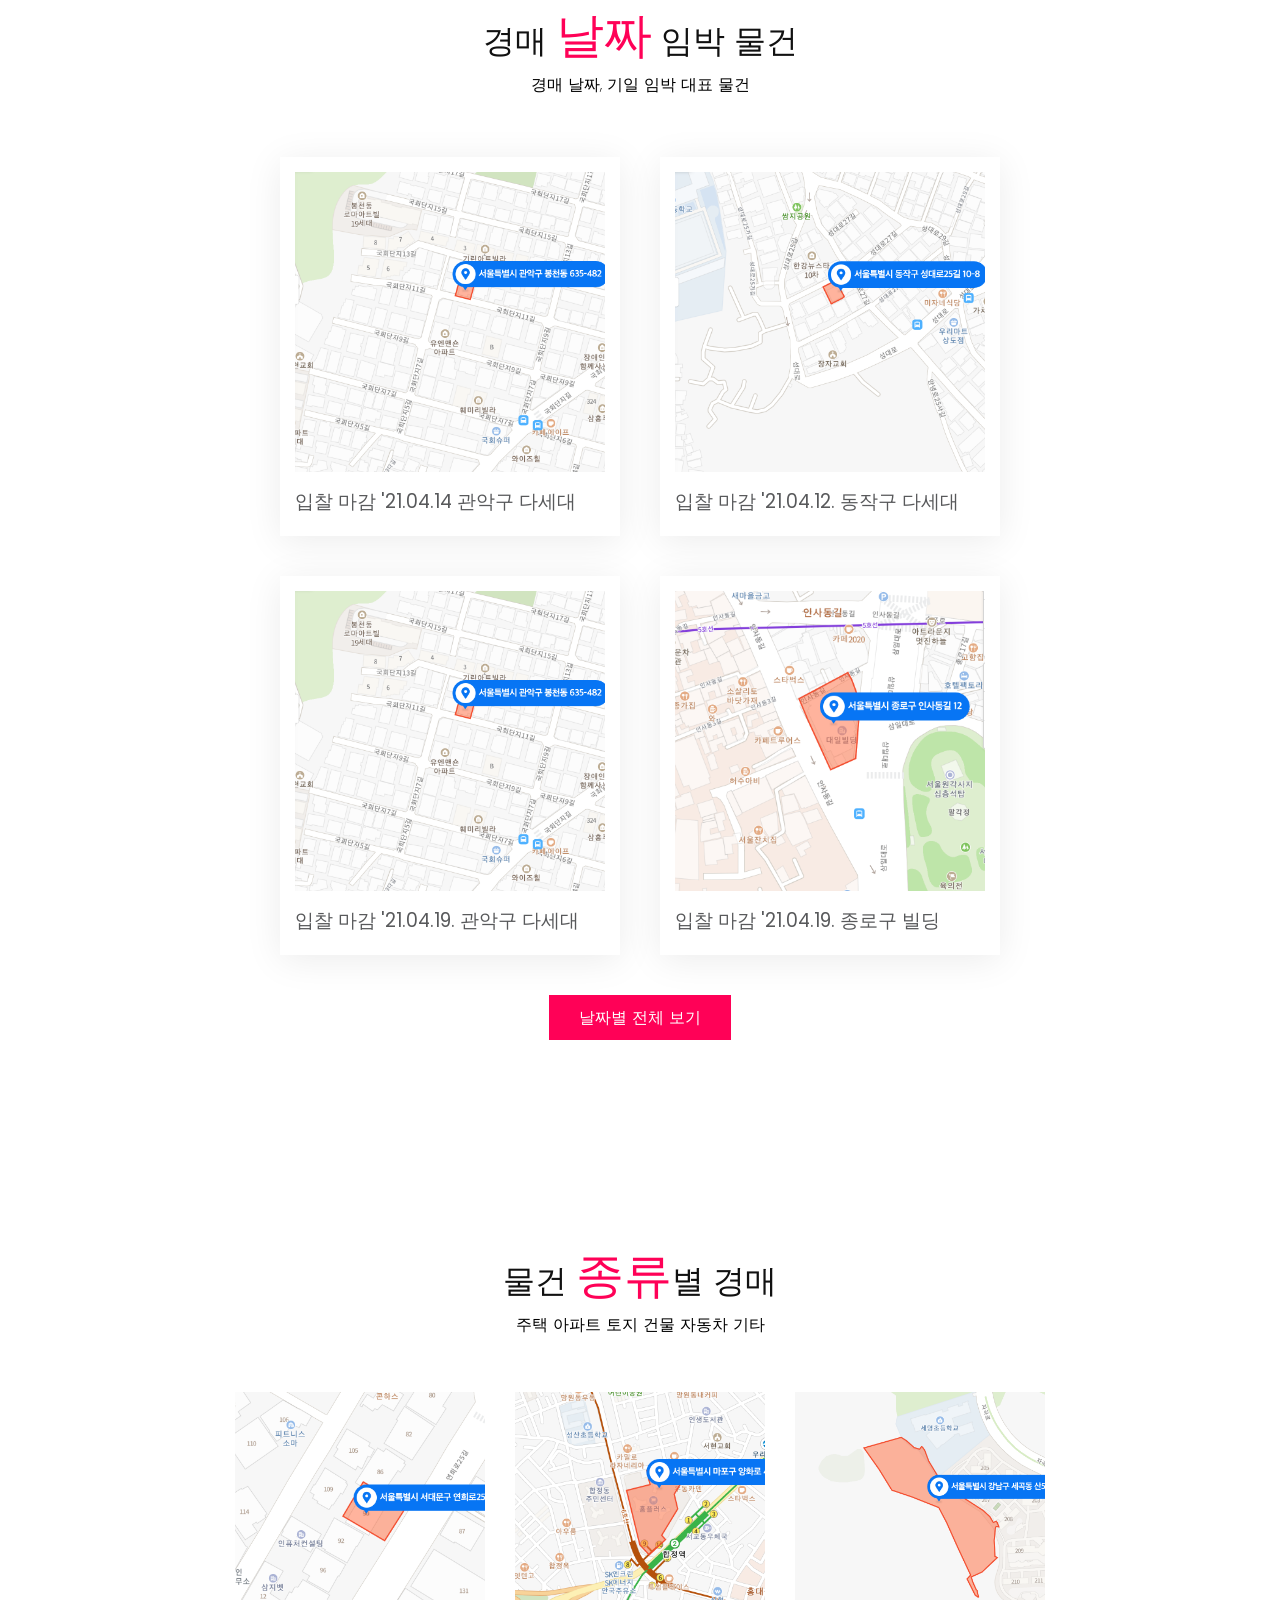
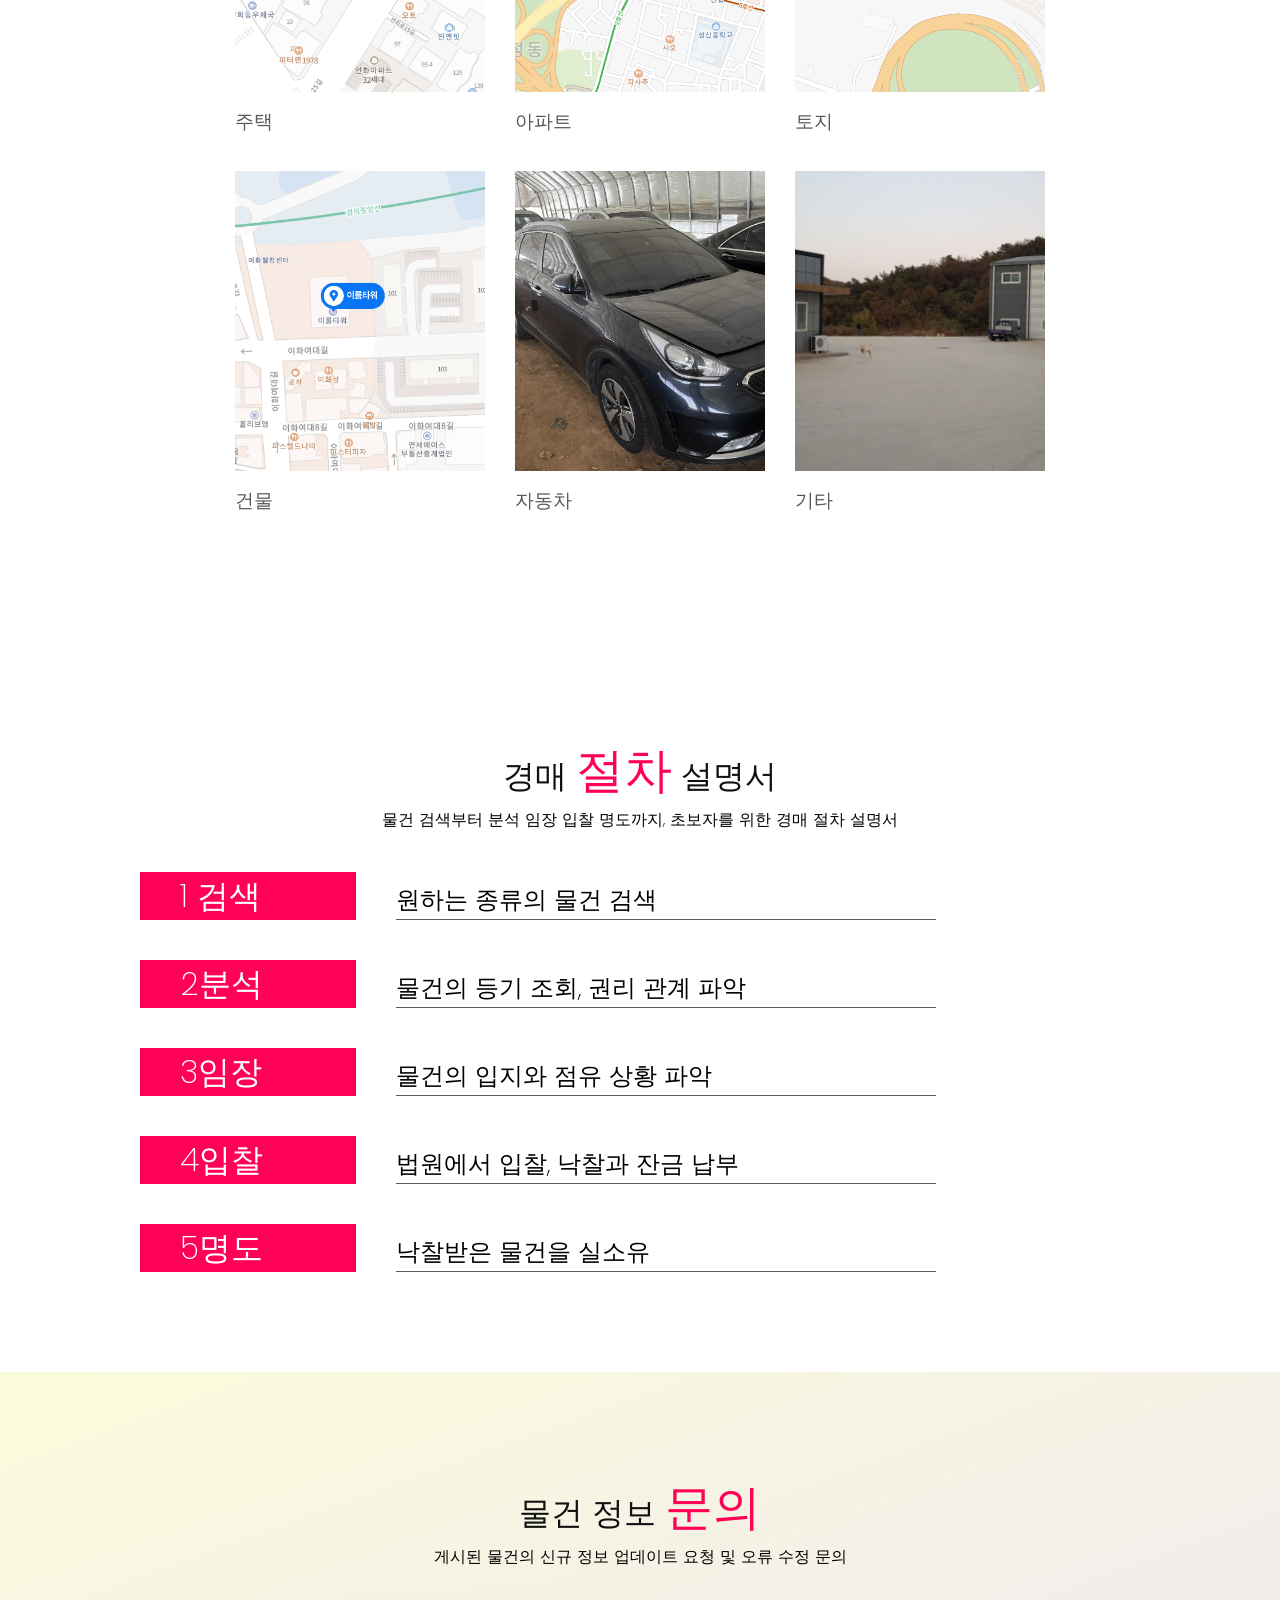
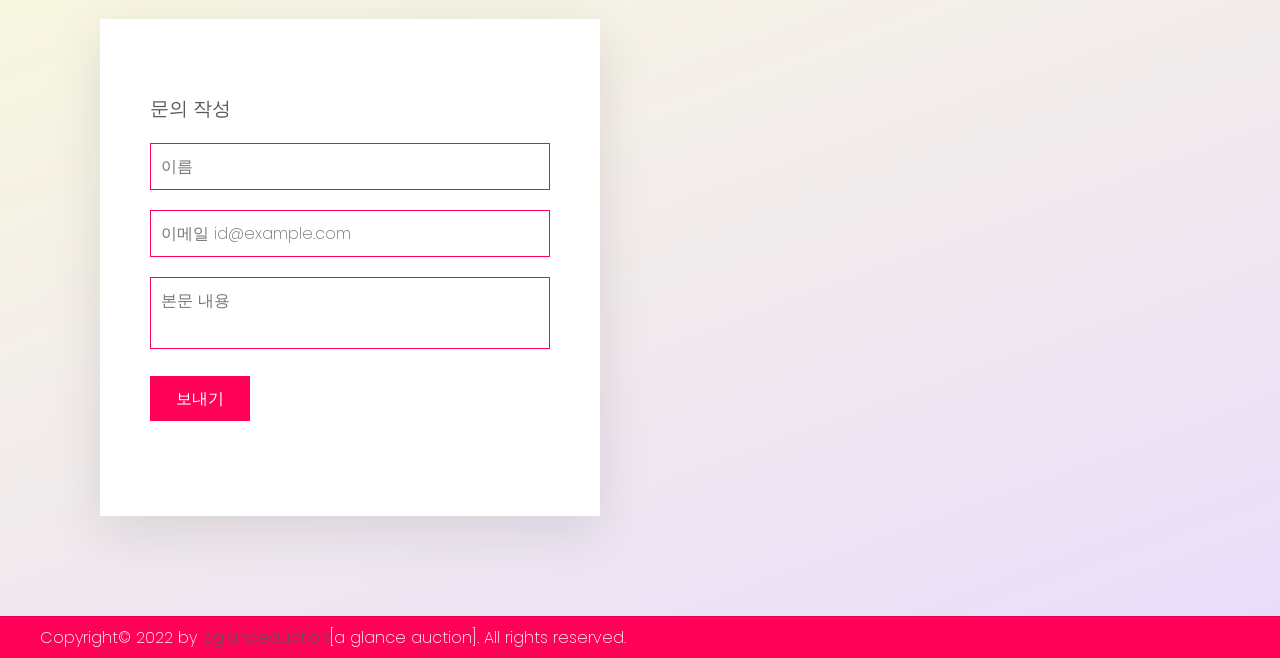
==== commit 114440c9: "commit - responsive 50%" ====
--- a/responsive-web.html
+++ b/responsive-web.html
@@ -9,12 +9,14 @@
 
     <link rel="stylesheet" href="responsive-web.css">
     <link href="https://hangeul.pstatic.net/hangeul_static/css/nanum-gothic.css" rel="stylesheet">
-
+    <link rel="stylesheet" href="https://cdnjs.cloudflare.com/ajax/libs/font-awesome/6.1.1/css/all.min.css" integrity="sha512-KfkfwYDsLkIlwQp6LFnl8zNdLGxu9YAA1QvwINks4PhcElQSvqcyVLLD9aMhXd13uQjoXtEKNosOWaZqXgel0g==" crossorigin="anonymous" referrerpolicy="no-referrer" />
+    <!-- <script src="https://use.fontawesome.com/75bee52499.js"></script> -->
 </head>
 
 <body>
     <header>
         <a href="" class="logo"><span>한눈</span>경매</a>
+        <div class="menuToggle" onclick="toggleMenu();"></div>
         <ul class="navigation">
             <li><a href="#location">지역별</a></li>
             <li><a href="#date">날짜별</a></li>
@@ -28,8 +30,7 @@
         <section class="banner" id="banner">
             <div class="content">
                 <h2>한눈에 보이는 경매</h2>
-                <p>복잡한 경매 정보보다는 정말 보고 싶은 정보부터 한눈에. 여긴 어떤 물건이? 이 물건은 가격이 얼마지? 경매 공판일은 언제지? 한눈 경매는 수많은 경매 물건들 중 나에게 정말 필요한, 내가
-                    경매하고 싶어하는 물건을 쉽고 빠르게 찾는 서비스를 제공하고 있습니다. 오늘 등록된 물건, 인기있는 지역의 물건, 경매기일이 임박한 물건부터 살펴볼까요?
+                <p>보고 싶은 물건부터 한눈에. 여긴 어떤 물건이? 경매 기일은 언제? 이 물건은 몇 번 유찰 된거지? 한눈 경매는 수많은 경매 물건 정보 중 나에게 꼭 필요한 정보만 빠르게 제공합니다. 각 항목은 사용자 별도의 세부적인 설정 없이 지역, 날짜, 가격별 경매 물건을 한눈에 빠르게 둘러보세요. 한눈경매에서 한눈에 물건을 신속히 살펴보고 물건을 관심 가지세요. 그 관심이 권리 분석으로, 임장으로, 그리고 입찰로 나아가는 크나큰 첫 걸음일 것입니다.   
                 </p>
                 <a href="#" class="btn">한눈에 보기</a>
             </div>
@@ -167,7 +168,7 @@
                     <img src="" alt="">
                 </div> -->
                 <div class="text">
-                    <h3>1 검색</h3>
+                    <h3><span>1</span> 검색</h3>
                     <p>원하는 종류의 물건 검색</p>
                 </div>
             </div>
@@ -176,7 +177,7 @@
                     <img src="" alt="">
                 </div> -->
                 <div class="text">
-                    <h3>2 분석</h3>
+                    <h3><span>2</span>분석</h3>
                     <p>물건의 등기 조회, 권리 관계 파악</p>
                 </div>
             </div>
@@ -185,8 +186,26 @@
                     <img src="" alt="">
                 </div> -->
                 <div class="text">
-                    <h3>3 임장</h3>
+                    <h3><span>3</span>임장</h3>
                     <p>물건의 입지와 점유 상황 파악</p>
+                </div>
+            </div>
+            <div class="box">
+                <!-- <div class="imgBx">
+                    <img src="" alt="">
+                </div> -->
+                <div class="text">
+                    <h3><span>4</span>입찰</h3>
+                    <p>법원에서 입찰, 낙찰과 잔금 납부</p>
+                </div>
+            </div>
+            <div class="box">
+                <!-- <div class="imgBx">
+                    <img src="" alt="">
+                </div> -->
+                <div class="text">
+                    <h3><span>5</span>명도</h3>
+                    <p>낙찰받은 물건을 실소유</p>
                 </div>
             </div>
     </section>
@@ -197,7 +216,7 @@
                 <p>게시된 물건의 신규 정보 업데이트 요청 및 오류 수정 문의</p>
             </div>
             <div class="contactForm">
-                <h3>요청서 보내기</h3>
+                <h3>문의 작성</h3>
                 <div class="inputBox">
                     <input type="text" placeholder="이름">
                 </div>
@@ -214,14 +233,22 @@
         </section>     
     </div>
     <div class="copyright">
-        <p>Copyright© 2022 by <a href="#">aglanceauction</a>[a-glance-auction]. All rights reserved.</p>
+        <p>Copyright© 2022 by <a href="#">aglanceauction</a>[a glance auction]. All rights reserved.</p>
     </div>
     <script>
         window.addEventListener('scroll', function () {
             const header = document.querySelector('header');
             header.classList.toggle('sticky', window.scrollY > 0);
         })
+
+        function toggleMenu(){
+            const menuToggle = document.querySelector('.menuToggle');
+            menuToggle.classList.toggle('active');
+            const navigation = document.querySelector('.navigation');
+            navigation.classList.toggle('active');
+        }
     </script>
+
 </body>
 
 </html>
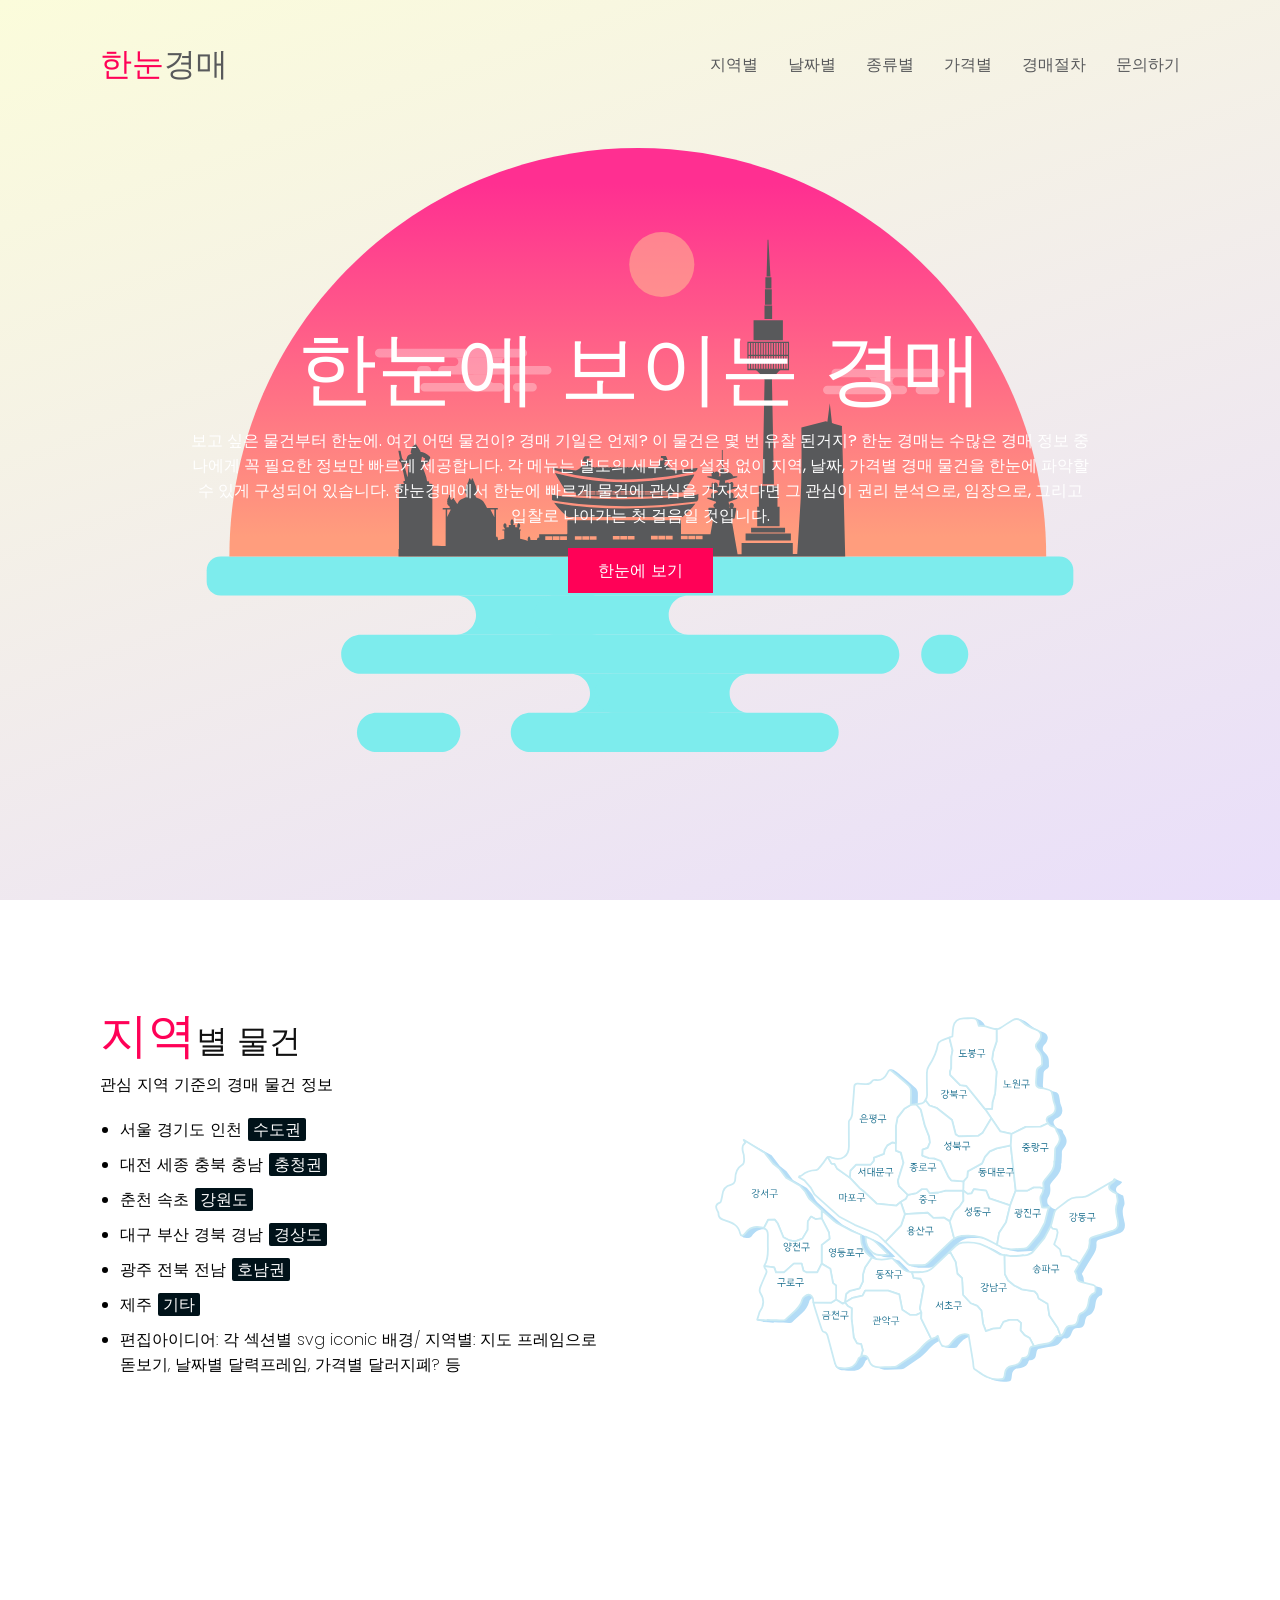
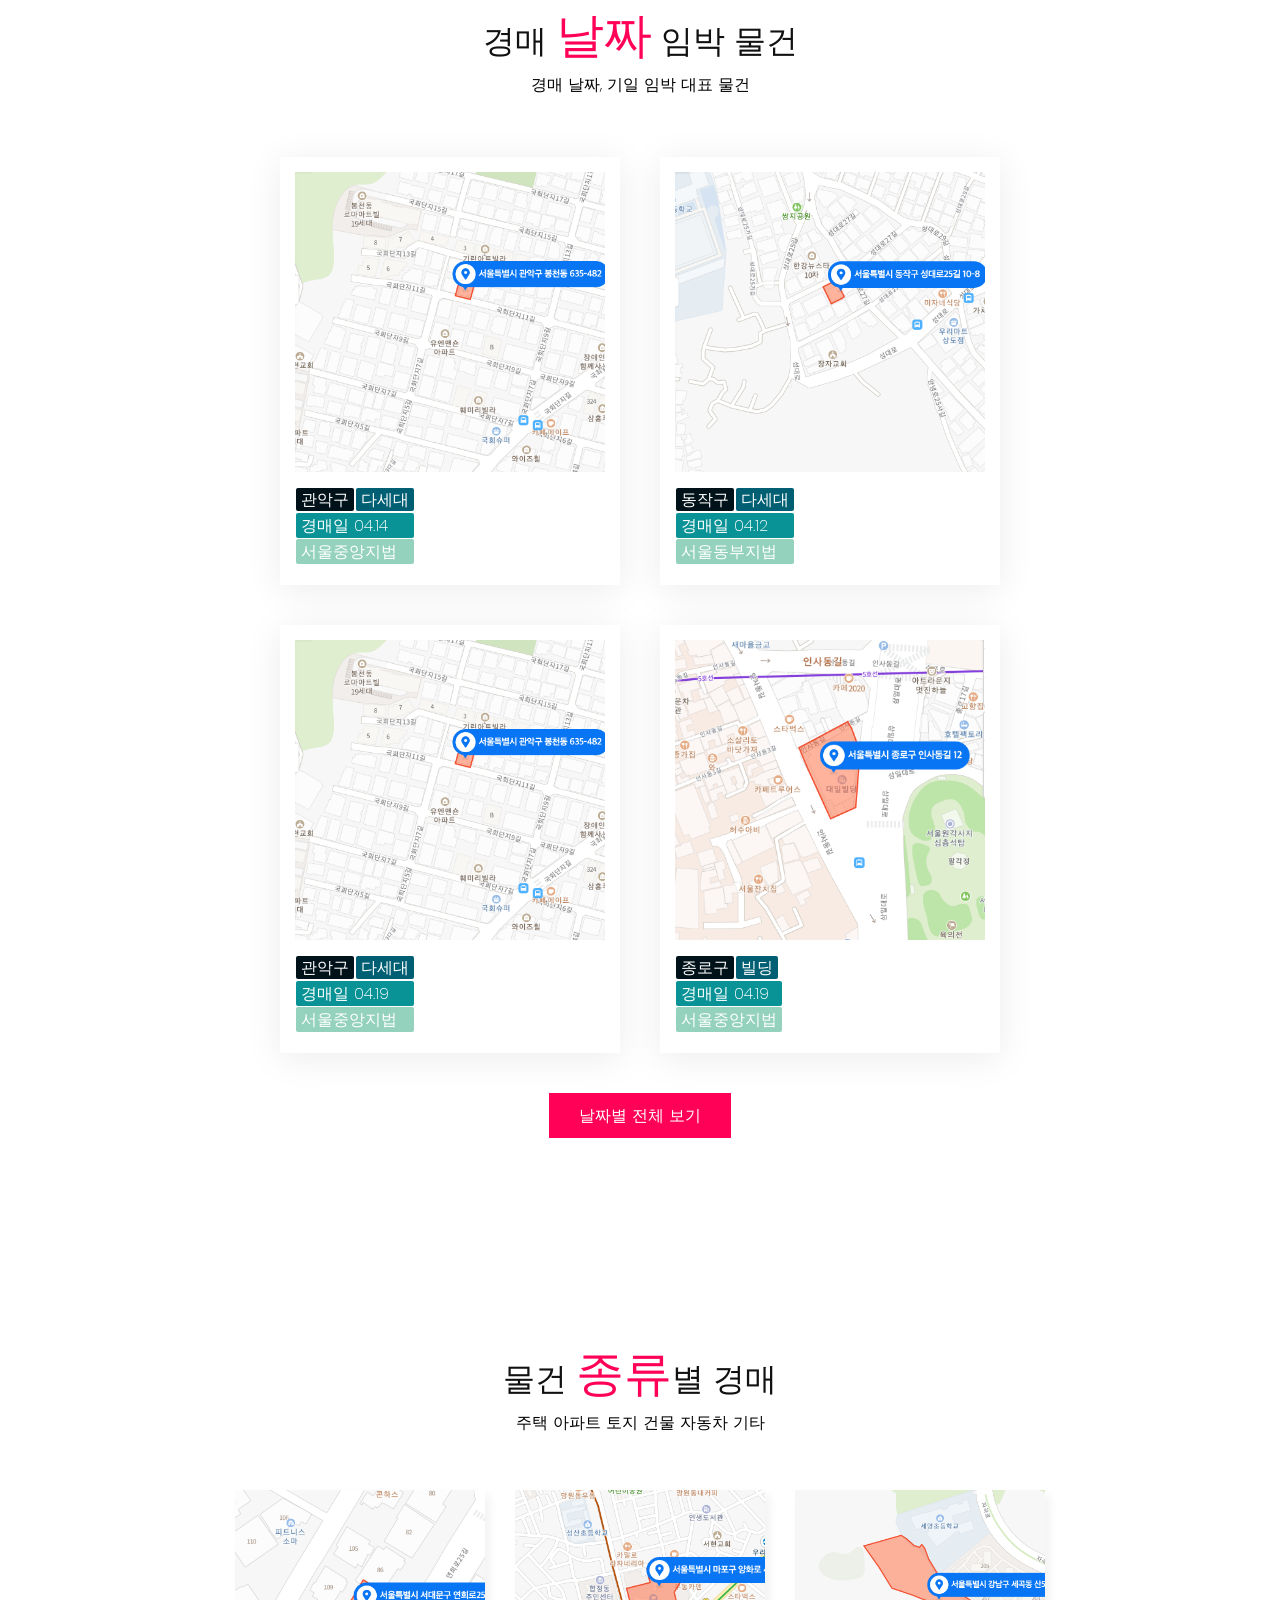
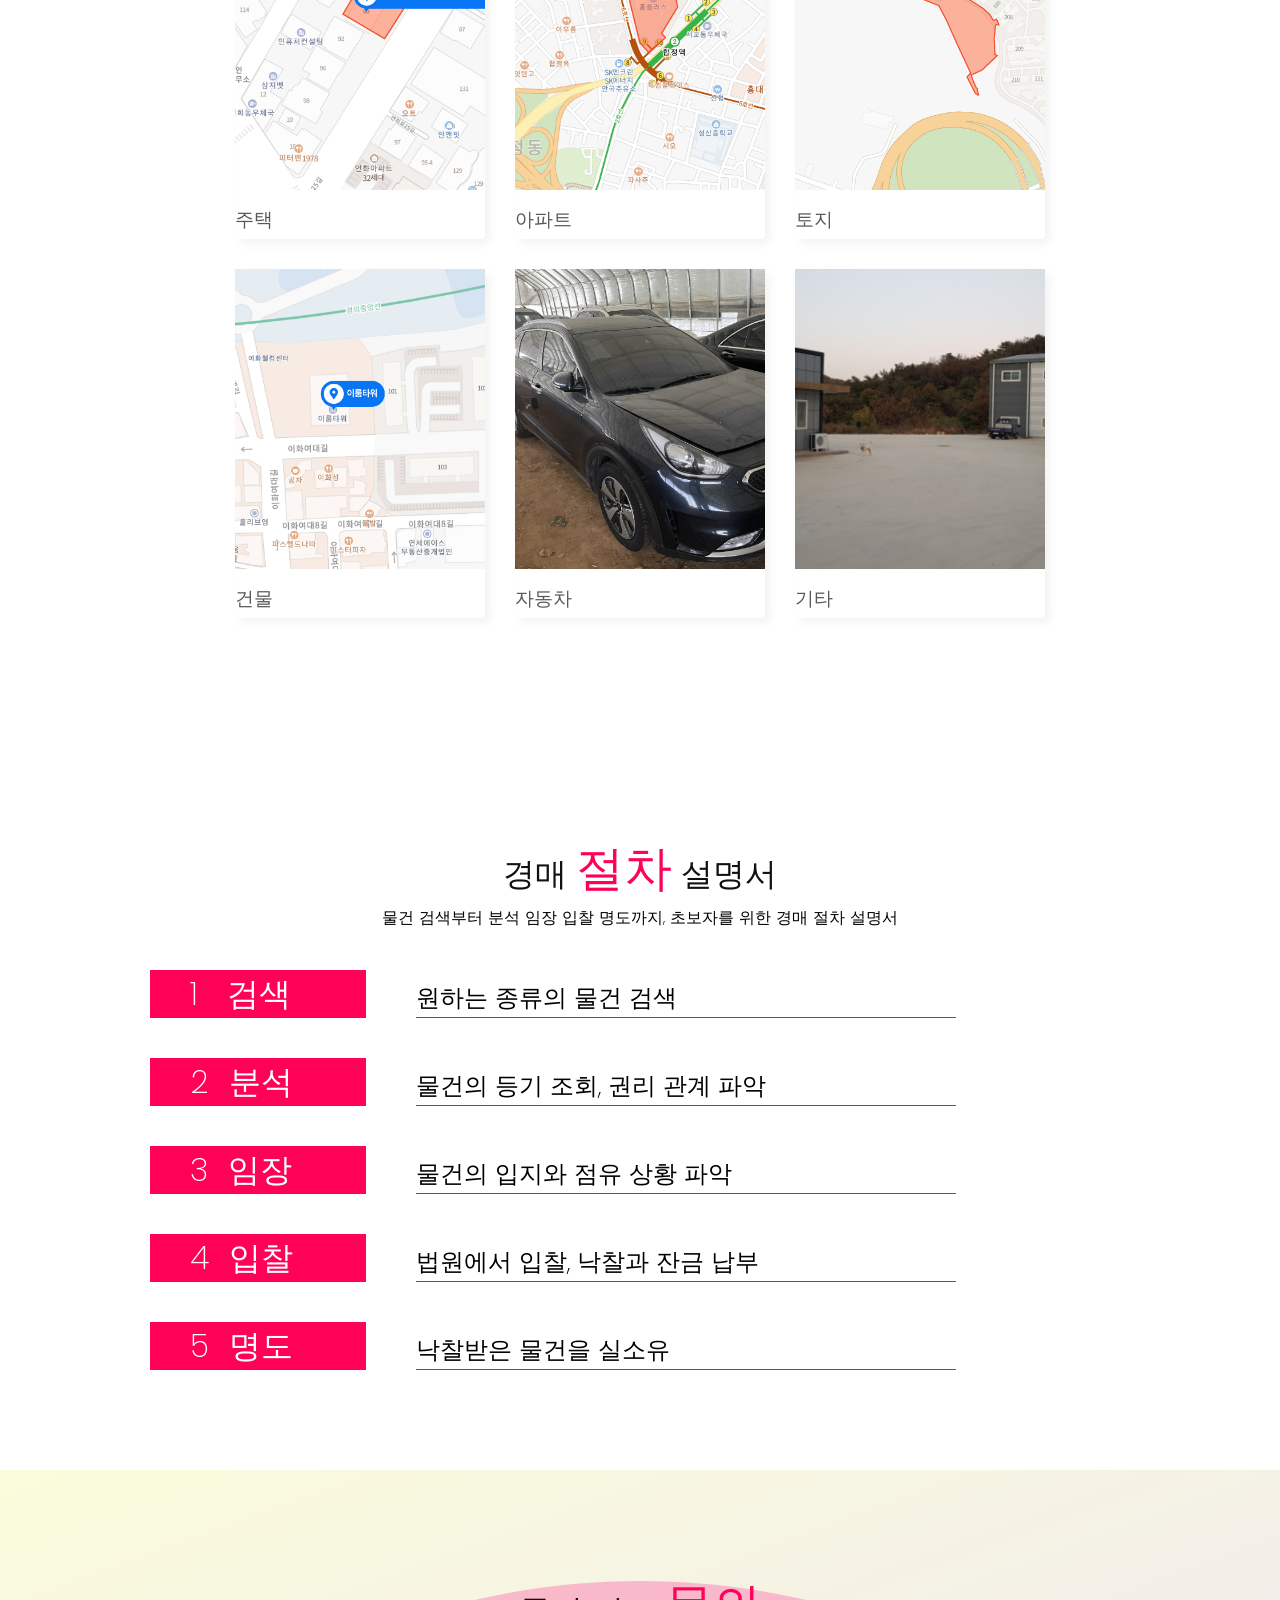
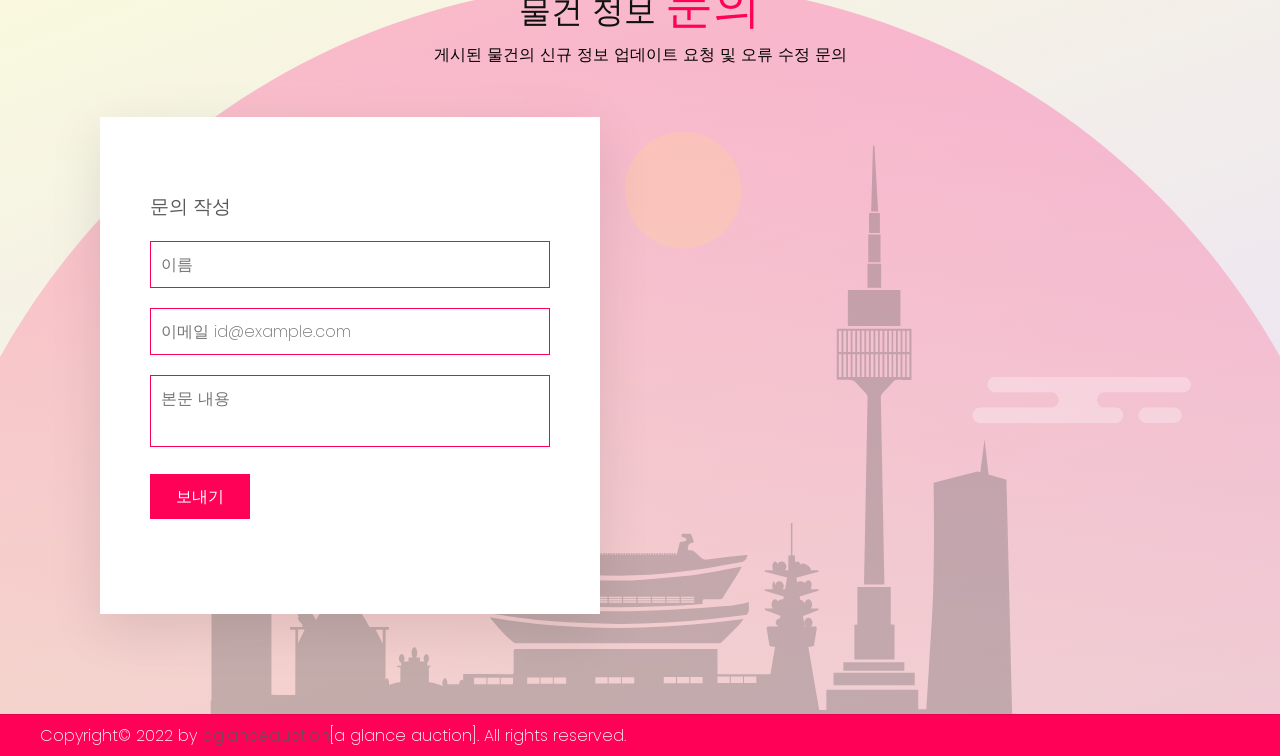
==== commit afc9212c: "commit - responsive." ====
--- a/responsive-web.html
+++ b/responsive-web.html
@@ -30,7 +30,7 @@
         <section class="banner" id="banner">
             <div class="content">
                 <h2>한눈에 보이는 경매</h2>
-                <p>보고 싶은 물건부터 한눈에. 여긴 어떤 물건이? 경매 기일은 언제? 이 물건은 몇 번 유찰 된거지? 한눈 경매는 수많은 경매 물건 정보 중 나에게 꼭 필요한 정보만 빠르게 제공합니다. 각 항목은 사용자 별도의 세부적인 설정 없이 지역, 날짜, 가격별 경매 물건을 한눈에 빠르게 둘러보세요. 한눈경매에서 한눈에 물건을 신속히 살펴보고 물건을 관심 가지세요. 그 관심이 권리 분석으로, 임장으로, 그리고 입찰로 나아가는 크나큰 첫 걸음일 것입니다.   
+                <p>보고 싶은 물건부터 한눈에. 여긴 어떤 물건이? 경매 기일은 언제? 이 물건은 몇 번 유찰 된거지? 한눈 경매는 수많은 경매 정보 중 나에게 꼭 필요한 정보만 빠르게 제공합니다. 각 메뉴는 별도의 세부적인 설정 없이 지역, 날짜, 가격별 경매 물건을 한눈에 파악할 수 있게 구성되어 있습니다. 한눈경매에서 한눈에 빠르게 물건에 관심을 가지셨다면 그 관심이 권리 분석으로, 임장으로, 그리고 입찰로 나아가는 첫 걸음일 것입니다.   
                 </p>
                 <a href="#" class="btn">한눈에 보기</a>
             </div>
@@ -43,12 +43,12 @@
                 <h2 class="titleText"><span>지역</span>별 물건</h2>
                 <p>관심 지역 기준의 경매 물건 정보</p>
                 <ul>
-                    <li>서울 경기도 인천 / 수도권</li>
-                    <li>대전 세종 충북 충남 / 충청권</li>
-                    <li>춘천 속초 / 강원도</li>
-                    <li>대구 부산 경북 경남 / 경상도</li>
-                    <li>광주 전북 전남 / 호남권</li>
-                    <li>제주 등</li>
+                    <li>서울 경기도 인천 <span class="bid-location">수도권</span></li>
+                    <li>대전 세종 충북 충남 <span class="bid-location">충청권</span></li>
+                    <li>춘천 속초 <span class="bid-location">강원도</span></li>
+                    <li>대구 부산 경북 경남 <span class="bid-location">경상도</span></li>
+                    <li>광주 전북 전남 <span class="bid-location">호남권</span></li>
+                    <li>제주 <span class="bid-location">기타</span></li>
                     <li> 편집아이디어: 각 섹션별 svg iconic 배경/ 지역별: 지도 프레임으로 돋보기, 날짜별 달력프레임, 가격별 달러지폐? 등</li>
                 </ul>
             </div>
@@ -70,15 +70,20 @@
                     <img src="date-0412-01.png" alt="">
                 </div>
                 <div class="text">
-                    <h3>입찰 마감 '21.04.12. 동작구 다세대</h3>
-                </div>
+                    <p><span class="bid-location">동작구</span><span class="bid-item">다세대</span></p>
+                    <p class="bid-date">경매일 04.12</p>
+                    <p class="bid-court">서울동부지법</p>
+                </div>
+
             </div>
             <div class="box">
                 <div class="imgBx">
                     <img src="date-0414-01.png" alt="">
                 </div>
                 <div class="text">
-                    <h3>입찰 마감 '21.04.14 관악구 다세대</h3>
+                    <p><span class="bid-location">관악구</span><span class="bid-item">다세대</span></p>
+                    <p class="bid-date">경매일 04.14</p>
+                    <p class="bid-court">서울중앙지법</p>
                 </div>
             </div>
             <div class="box">
@@ -86,7 +91,9 @@
                     <img src="date-0419-01.png" alt="">
                 </div>
                 <div class="text">
-                    <h3>입찰 마감 '21.04.19. 종로구 빌딩</h3>
+                    <p><span class="bid-location">종로구</span><span class="bid-item">빌딩</span></p>
+                    <p class="bid-date">경매일 04.19</p>
+                    <p class="bid-court">서울중앙지법</p>
                 </div>
             </div>
             <div class="box">
@@ -94,8 +101,11 @@
                     <img src="date-0419-02.png" alt="">
                 </div>
                 <div class="text">
-                    <h3>입찰 마감 '21.04.19. 관악구 다세대</h3>
-                </div>
+                    <p><span class="bid-location">관악구</span><span class="bid-item">다세대</span></p>
+                    <p class="bid-date">경매일 04.19</p>
+                    <p class="bid-court">서울중앙지법</p>
+                </div>
+
             </div>
             <div class="title">
                 <a href="#" class="btn">날짜별 전체 보기</a>
--- a/responsive-web.css
+++ b/responsive-web.css
@@ -13,9 +13,11 @@
 p {
     font-weight: 200;
 }
+
 .back-gradient {
     background-image: linear-gradient(-20deg, #e9defa 0%, #fbfcdb 100%);
 }
+
 .banner {
     /* border: 1px dashed red; */
     position: relative;
@@ -24,8 +26,8 @@
     display: flex;
     justify-content: center;
     align-items: center;
+    background: url(seoul-vector.svg);
     background-size: 100%;
-    background: url(seoul-vector.svg);
     background-position: center;
     background-repeat: no-repeat;
 }
@@ -42,6 +44,7 @@
 
 .banner .content p {
     font-size: 1em;
+    font-weight: 400;
     color: #fff;
 }
 
@@ -74,7 +77,6 @@
     align-items: center;
     font-weight: 400;
     transition: 0.5s;
-
 }
 
 header.sticky {
@@ -145,6 +147,14 @@
     /* border: 1px dashed red; */
 }
 
+.row .col50 ul {
+    margin: 20px;
+}
+
+.row .col50 ul li {
+    margin-top: 10px;
+}
+
 .titleText {
     color: #111;
     font-size: 2em;
@@ -157,9 +167,6 @@
     font-size: 1.5em;
 }
 
-.row .col50 ul {
-    margin: 20px;
-}
 
 .row .col50 .imgBx {
     position: relative;
@@ -174,7 +181,7 @@
     left: 0;
     width: 100%;
     height: 100%;
-    object-fit: cover;
+    object-fit: contain;
 }
 
 .title {
@@ -217,6 +224,42 @@
 }
 
 .date .content .box .text {
+    display: inline-block;
+}
+
+.bid-location {
+    background-color: #001219;
+    color: #fff;
+    margin: 1px;
+    padding: 0 5px;
+    border-radius: 2px;
+}
+
+.date .content .box .text .bid-item {
+    background-color: #005f73;
+    color: #fff;
+    margin: 1px;
+    padding: 0 5px;
+    border-radius: 2px;
+}
+
+.date .content .box .text .bid-date {
+    background-color: #0a9396;
+    color: #fff;
+    margin: 1px;
+    padding: 0 5px;
+    border-radius: 2px;
+}
+
+.date .content .box .text .bid-court {
+    background-color: #94d2bd;
+    color: #fff;
+    margin: 1px;
+    padding: 0 5px;
+    border-radius: 2px;
+}
+
+.date .content .box .text {
     padding: 15px 0 5px;
 }
 
@@ -237,6 +280,8 @@
     /* border: 1px dashed blue; */
     width: 250px;
     margin: 15px;
+    border-radius: 4px;
+    box-shadow: 5px 5px 10px rgba(0, 0, 0, 0.05);
 }
 
 .category .content .box .imgBx {
@@ -254,7 +299,6 @@
     height: 100%;
     object-fit: cover;
 }
-
 .category .content .box .text {
     padding: 15px 0 5px;
 }
@@ -263,7 +307,6 @@
     font-weight: 400;
     color: #58595b;
 }
-
 .protocol .content {
     display: flex;
     justify-content: center;
@@ -285,13 +328,16 @@
     font-weight: 400;
     font-size: 2em;
     text-align: left;
-    margin: 0 40px;
+    margin: 0 50px;
     padding-left: 40px;
     color: #fff;
     width: 20%;
     background: #ff0157;
 }
-
+.protocol .content .text h3 span {
+    margin-right: 20px;
+    /* border: 1px dashed blue; */
+}
 .protocol .content .text p {
     font-weight: 200;
     font-size: 1.5em;
@@ -300,12 +346,19 @@
     border-bottom: 1px solid #58595b;
     width: 50%;
 }
+.contact {
+    background: url(seoul-vector-dimmed.svg);
+    background-size: cover;
+    background-position: center;
+    background-repeat: no-repeat;
+    /* border: 1px red dashed; */
+}
 .contactForm {
-padding: 75px 50px;
-background: #fff;
-box-shadow: 0 15px 50px rgba(0, 0, 0, 0.1);
-max-width: 500px;
-margin-top: 50px;
+    padding: 75px 50px;
+    background: #fff;
+    box-shadow: 0 15px 50px rgba(0, 0, 0, 0.1);
+    max-width: 500px;
+    margin-top: 50px;
 }
 .contactForm h3 {
     color: #58595b;
@@ -327,7 +380,7 @@
     /* outline: none; */
     font-size: 16px;
     resize: none;
-} 
+}
 .contactForm .inputBox input[type="submit"] {
     font-size: 1em;
     color: #fff;
@@ -352,4 +405,197 @@
 .copyright a {
     color: #58595b;
     text-decoration: none;
+}
+
+@media (max-width: 991px) {
+
+    header.sticky,
+    header {
+        padding: 10px 5%;
+    }
+
+    header .navigation {
+        display: none;
+    }
+
+    header .navigation.active {
+        width: 50vw;
+        height: 100vh;
+        position: fixed;
+        top: 0px;
+        right: 0;
+        display: flex;
+        flex-direction: column;
+        justify-content: center;
+        align-content: center;
+        background-color: #fff;
+        box-shadow: -50vw 0px rgba(0, 0, 0, 0.2);
+    }
+
+    header .navigation.active li {
+        margin: 2.5vh 10vw;
+        text-decoration: none;
+        color: #58595b;
+        font-weight: 400;
+    }
+
+    header .navigation.active li a {
+        text-decoration: none;
+        color: #58595b;
+        font-weight: 400;
+        font-size: 1.2em;
+    }
+
+    .menuToggle {
+        position: relative;
+        width: 25px;
+        height: 25px;
+        background: url(icon-bars.svg);
+        background-repeat: no-repeat;
+        background-position: center;
+        cursor: pointer;
+        z-index: 100;
+    }
+
+    .menuToggle.active {
+        background: url(icon-x.svg);
+        background-repeat: no-repeat;
+        background-position: center;
+    }
+
+    .banner .content h2 {
+        font-size: 10vmin;
+        font-weight: 400;
+    }
+
+    .banner .content p {
+        font-size: 1em;
+    }
+
+    section {
+        padding: 20px;
+    }
+
+    .row {
+        flex-direction: column;
+    }
+
+    .row .col50 {
+        position: relative;
+        width: 100%;
+    }
+
+    .titleText {
+        color: #111;
+        font-size: 2em;
+        font-weight: 300;
+    }
+
+    .titleText span {
+        color: #ff0157;
+        font-weight: 400;
+        font-size: 1.5em;
+    }
+
+    .row .col50 ul li {
+        font-size: 1em;
+    }
+
+    .row .col50 .imgBx {
+        margin: 20px 0;
+        height: 300px;
+    }
+
+    .row .col50 .imgBx img {
+        position: absolute;
+        top: 0;
+        left: 0;
+        width: 100%;
+        height: 100%;
+        object-fit: contain;
+    }
+
+    .date {
+        margin: 1%;
+        padding: 0;
+    }
+
+    .date .content {
+        margin-top: 20px;
+    }
+
+    .date .content .box {
+        min-width: 150px;
+        width: 25%;
+        margin: 1%;
+        border: 5px solid #fff;
+    }
+
+    .date .content .box .imgBx {
+        position: relative;
+        width: 100%;
+        height: 20vh;
+        /* border: 1px dashed blue; */
+    }
+
+    .category .content {
+        margin-top: 20px;
+    }
+
+    .category .content .box {
+        /* border: 1px dashed blue; */
+        width: 100%;
+        margin: 5px;
+        border-radius: 2px;
+        box-shadow: 5px 5px 10px rgba(0, 0, 0, 0.05);
+    }
+
+    .category .content .box .imgBx {
+        /* border: 1px dashed green; */
+        position: relative;
+        width: 100%;
+        height: 20vh;
+    }
+    .category .content .box .text {
+        padding: 5px 0;
+    }
+    .category .content .box .text h3 {
+        font-weight: 400;
+        font-size: 1em;
+        color: #58595b;
+    }
+    .protocol .content {
+        gap: 20px;
+        margin: 30px 0;
+        /* align-items: center; */
+    }
+    .protocol .content .text h3 {
+        font-size: 1em;
+        /* text-align: left; */
+        margin: 0;
+        padding: 0 5px 0 5px;
+        width: 20%;
+        background: #ff0157;
+    }
+    .protocol .content .text h3 span {
+        margin-right: 10px;
+        /* border: 1px dashed blue; */
+    }
+    .protocol .content .text p {
+        font-size: 1em;
+        margin-left: 10px;
+        margin-top: 0px;
+        width: 70%;
+    }
+    .contactForm {
+        padding: 25px;
+        background: #fff;
+        box-shadow: 0 15px 50px rgba(0, 0, 0, 0.1);
+        max-width: 500px;
+        margin-top: 50px;
+    }
+    .copyright {
+        padding: 4px 20px;
+        font-size: 0.5em;
+    }
 }
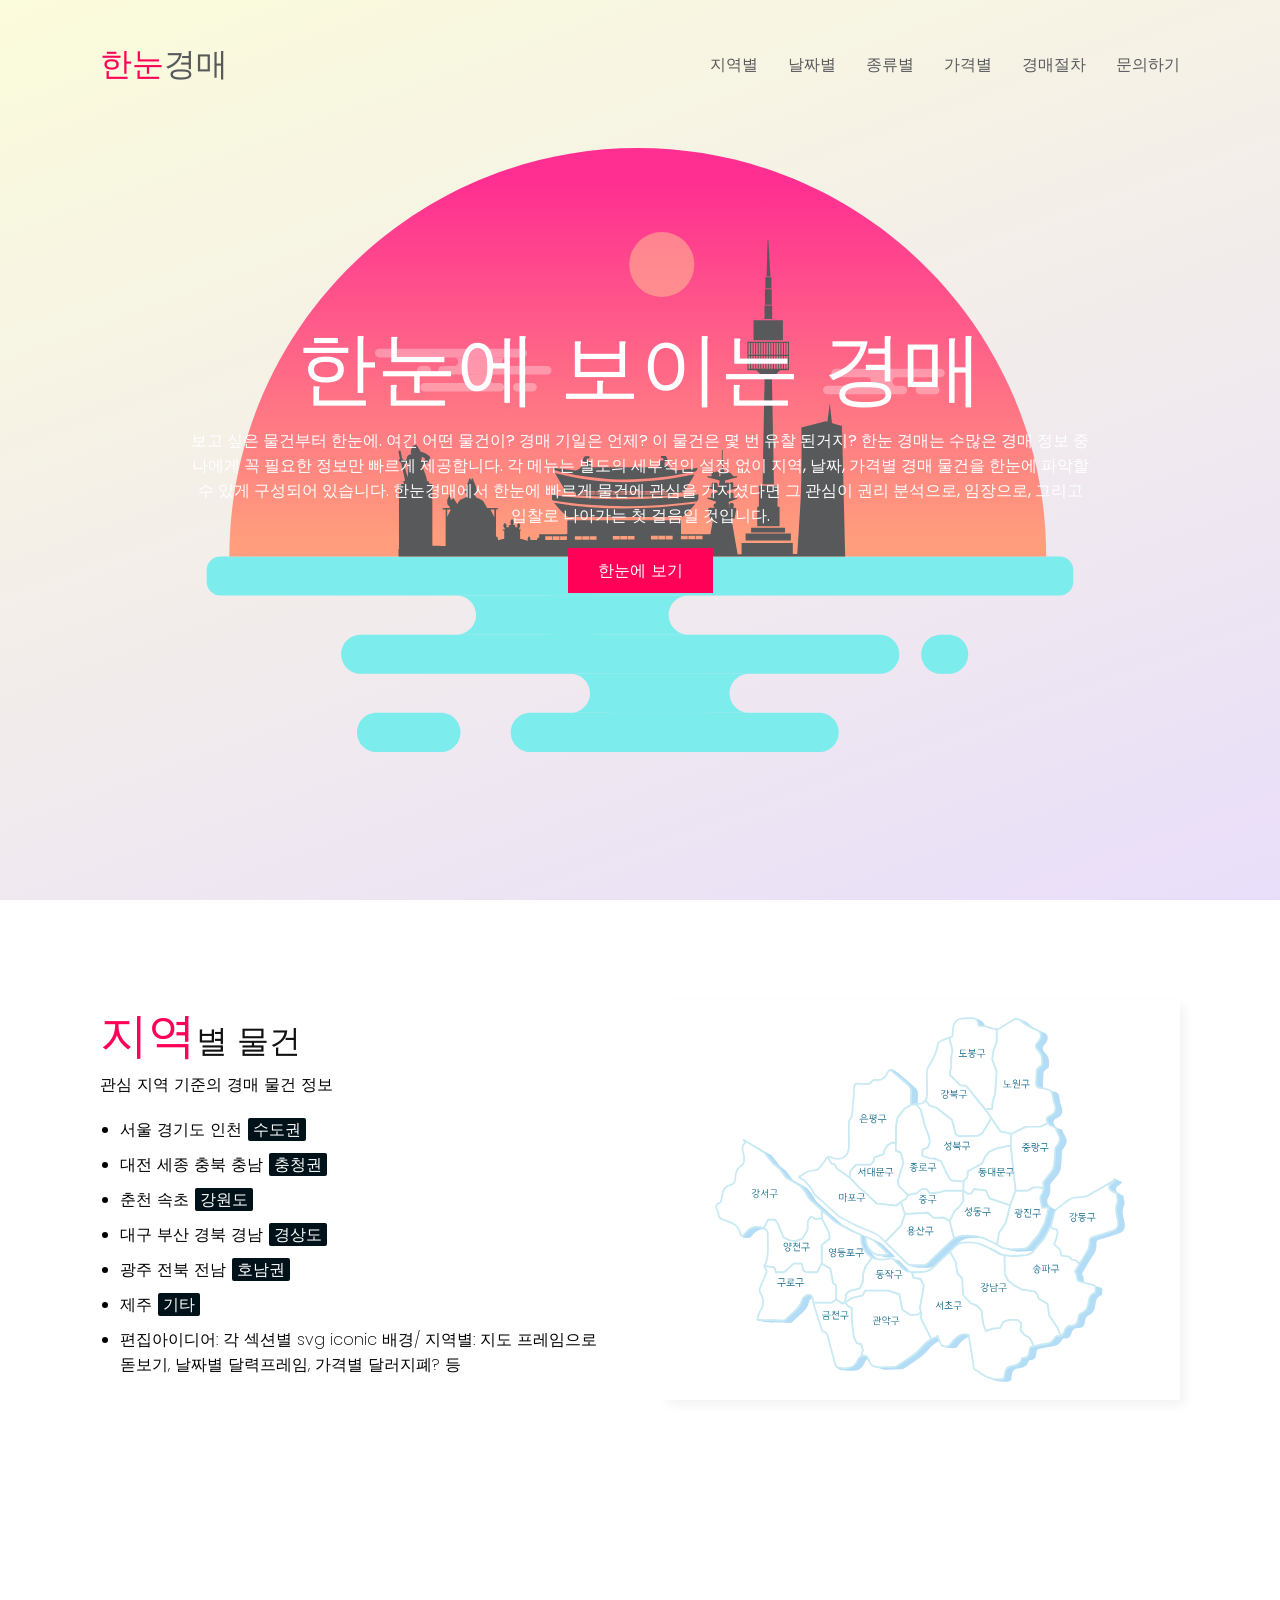
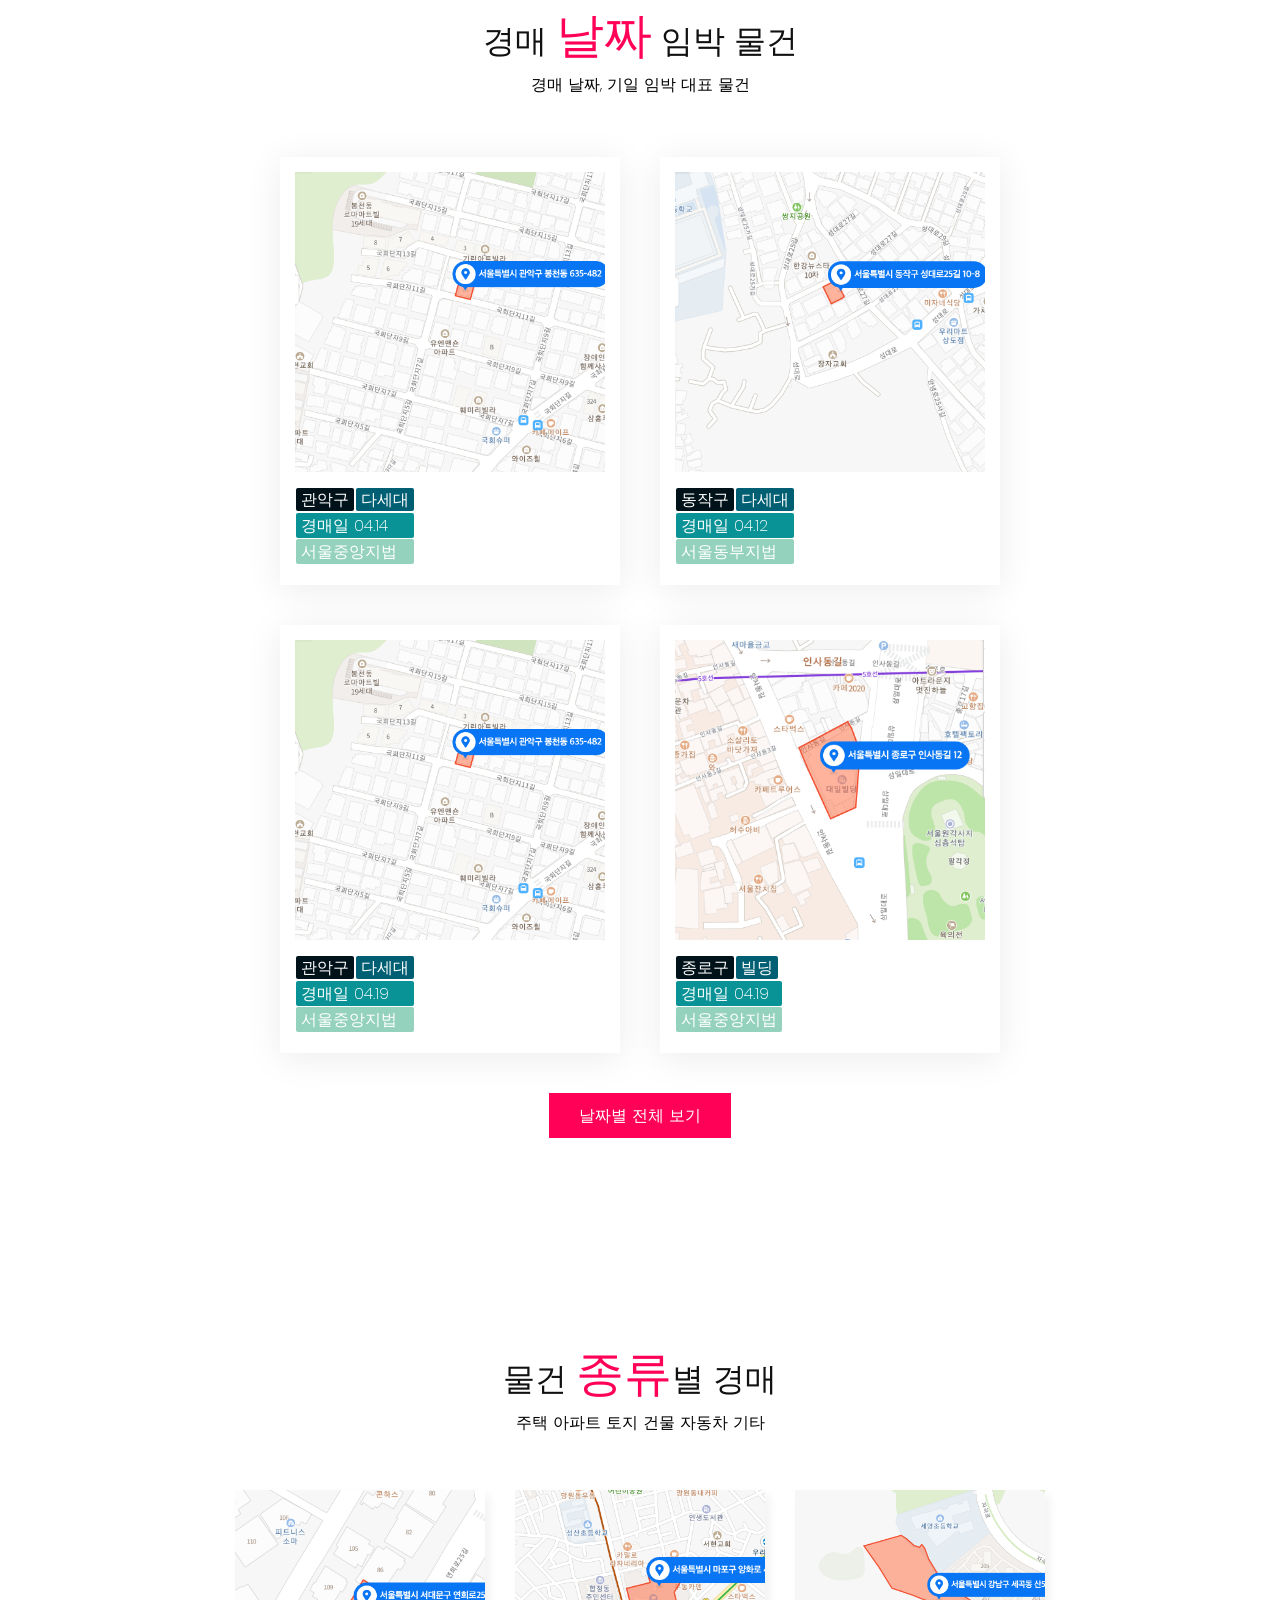
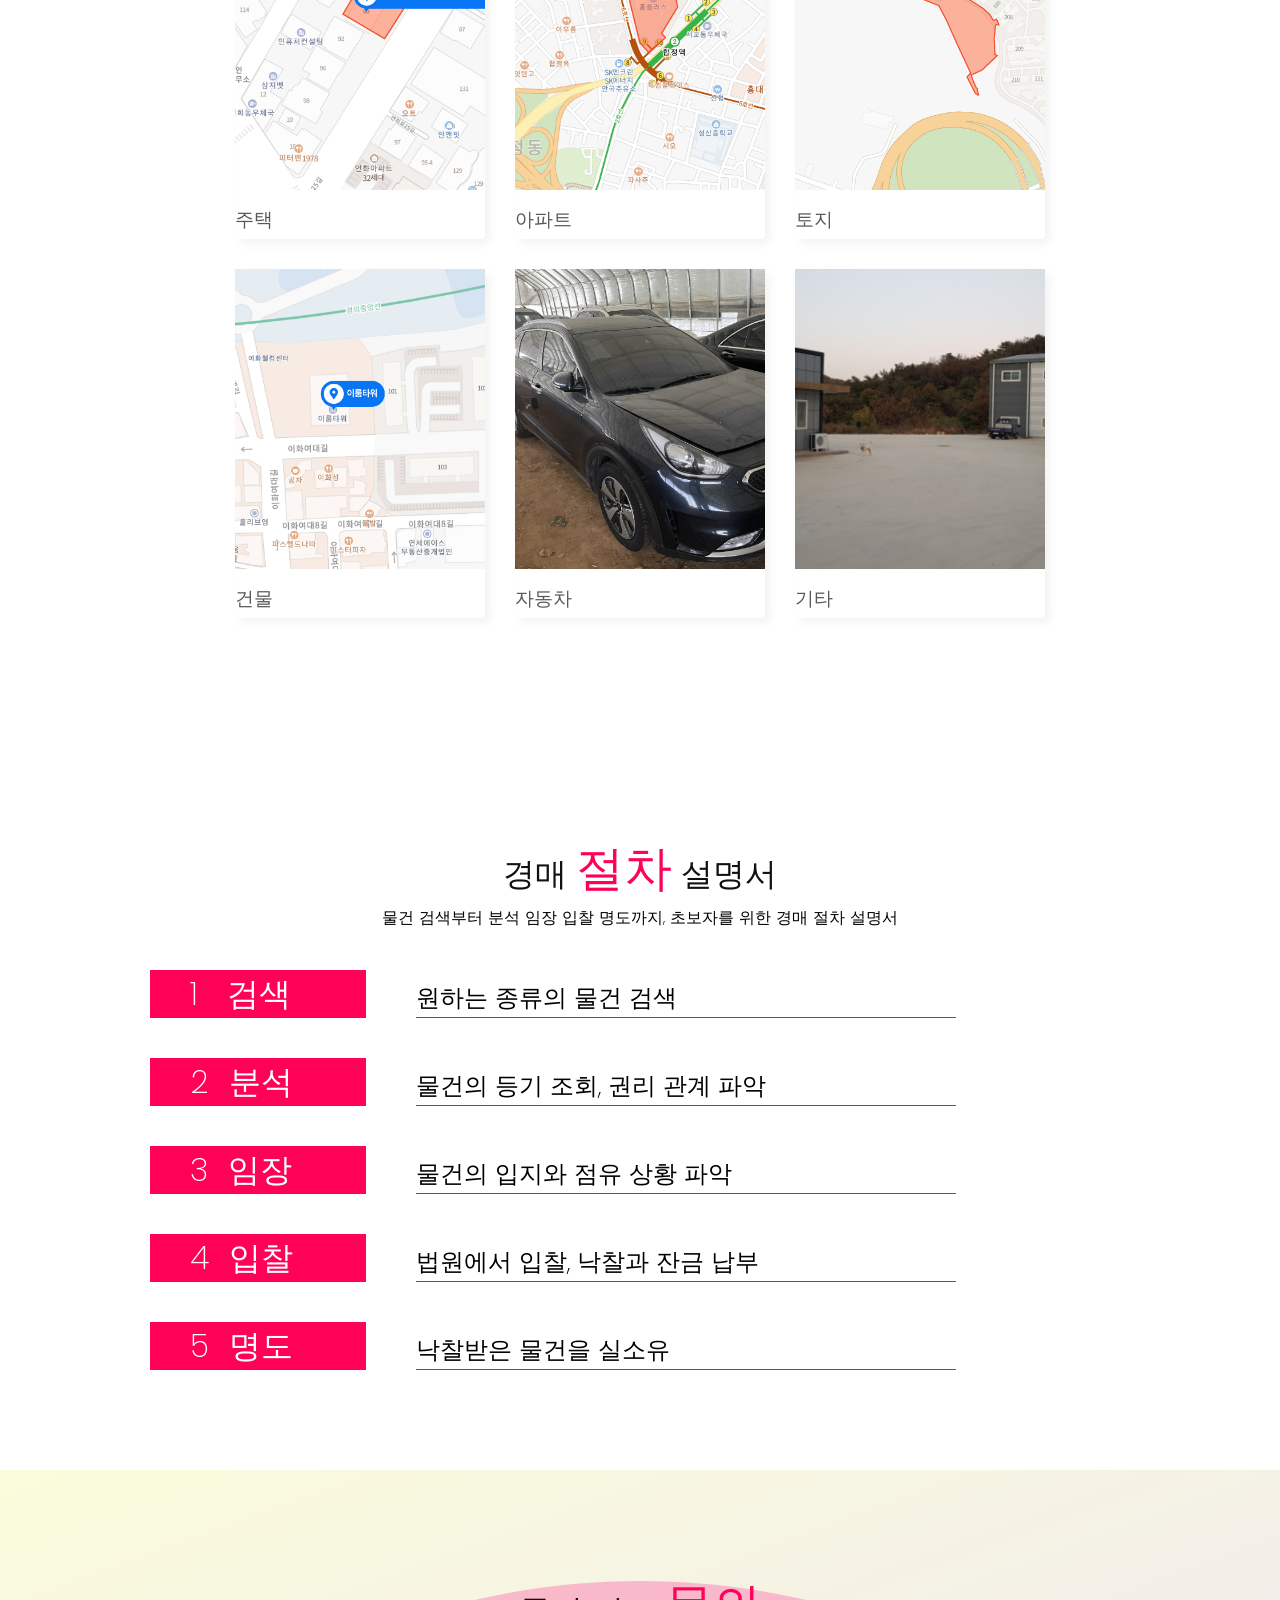
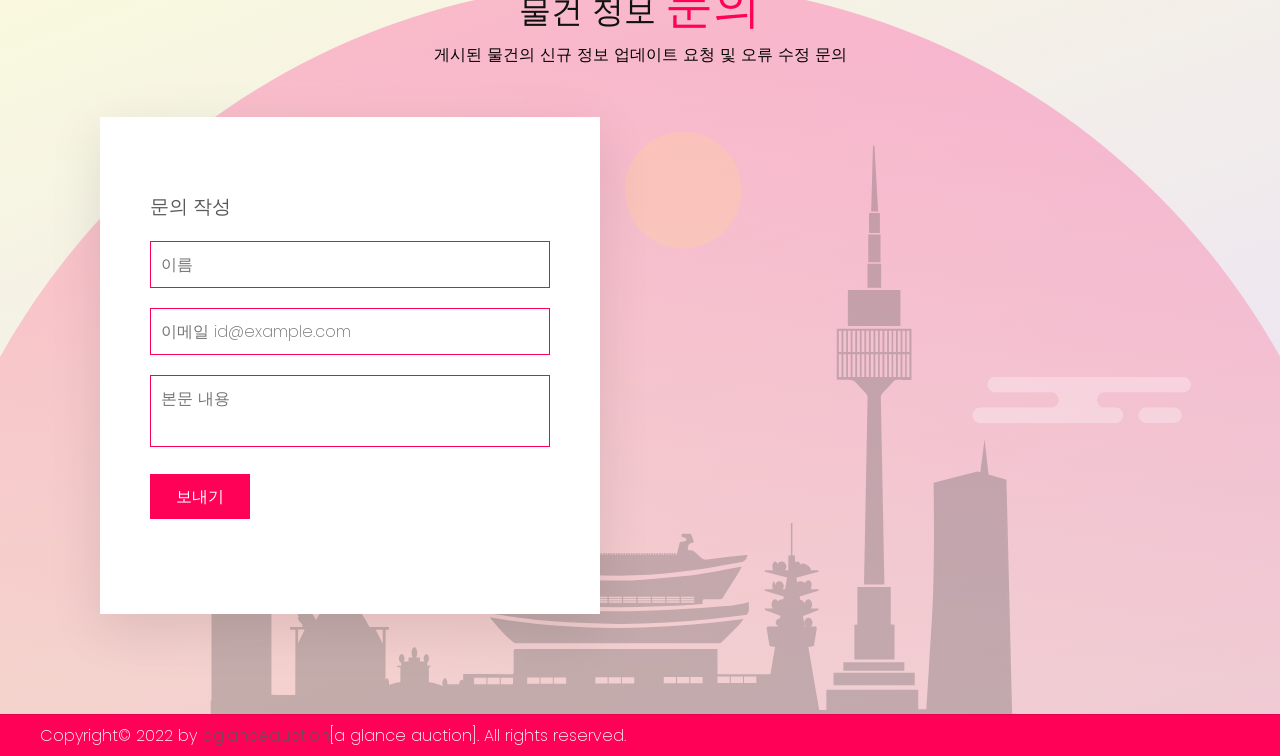
==== commit e06b8a17: "commit - toggler bruteforce" ====
--- a/responsive-web.html
+++ b/responsive-web.html
@@ -9,7 +9,9 @@
 
     <link rel="stylesheet" href="responsive-web.css">
     <link href="https://hangeul.pstatic.net/hangeul_static/css/nanum-gothic.css" rel="stylesheet">
-    <link rel="stylesheet" href="https://cdnjs.cloudflare.com/ajax/libs/font-awesome/6.1.1/css/all.min.css" integrity="sha512-KfkfwYDsLkIlwQp6LFnl8zNdLGxu9YAA1QvwINks4PhcElQSvqcyVLLD9aMhXd13uQjoXtEKNosOWaZqXgel0g==" crossorigin="anonymous" referrerpolicy="no-referrer" />
+    <link rel="stylesheet" href="https://cdnjs.cloudflare.com/ajax/libs/font-awesome/6.1.1/css/all.min.css"
+        integrity="sha512-KfkfwYDsLkIlwQp6LFnl8zNdLGxu9YAA1QvwINks4PhcElQSvqcyVLLD9aMhXd13uQjoXtEKNosOWaZqXgel0g=="
+        crossorigin="anonymous" referrerpolicy="no-referrer" />
     <!-- <script src="https://use.fontawesome.com/75bee52499.js"></script> -->
 </head>
 
@@ -26,17 +28,20 @@
             <li><a href="#contact">문의하기</a></li>
         </ul>
     </header>
+
     <div class="back-gradient">
         <section class="banner" id="banner">
             <div class="content">
                 <h2>한눈에 보이는 경매</h2>
-                <p>보고 싶은 물건부터 한눈에. 여긴 어떤 물건이? 경매 기일은 언제? 이 물건은 몇 번 유찰 된거지? 한눈 경매는 수많은 경매 정보 중 나에게 꼭 필요한 정보만 빠르게 제공합니다. 각 메뉴는 별도의 세부적인 설정 없이 지역, 날짜, 가격별 경매 물건을 한눈에 파악할 수 있게 구성되어 있습니다. 한눈경매에서 한눈에 빠르게 물건에 관심을 가지셨다면 그 관심이 권리 분석으로, 임장으로, 그리고 입찰로 나아가는 첫 걸음일 것입니다.   
+                <p>보고 싶은 물건부터 한눈에. 여긴 어떤 물건이? 경매 기일은 언제? 이 물건은 몇 번 유찰 된거지? 한눈 경매는 수많은 경매 정보 중 나에게 꼭 필요한 정보만 빠르게 제공합니다. 각
+                    메뉴는 별도의 세부적인 설정 없이 지역, 날짜, 가격별 경매 물건을 한눈에 파악할 수 있게 구성되어 있습니다. 한눈경매에서 한눈에 빠르게 물건에 관심을 가지셨다면 그 관심이 권리
+                    분석으로, 임장으로, 그리고 입찰로 나아가는 첫 걸음일 것입니다.
                 </p>
                 <a href="#" class="btn">한눈에 보기</a>
             </div>
         </section>
     </div>
-    
+
     <section class="location" id="location">
         <div class="row">
             <div class="col50">
@@ -175,8 +180,8 @@
         <div class="content">
             <div class="box">
                 <!-- <div class="imgBx">
-                    <img src="" alt="">
-                </div> -->
+                        <img src="" alt="">
+                    </div> -->
                 <div class="text">
                     <h3><span>1</span> 검색</h3>
                     <p>원하는 종류의 물건 검색</p>
@@ -184,8 +189,8 @@
             </div>
             <div class="box">
                 <!-- <div class="imgBx">
-                    <img src="" alt="">
-                </div> -->
+                        <img src="" alt="">
+                    </div> -->
                 <div class="text">
                     <h3><span>2</span>분석</h3>
                     <p>물건의 등기 조회, 권리 관계 파악</p>
@@ -193,8 +198,8 @@
             </div>
             <div class="box">
                 <!-- <div class="imgBx">
-                    <img src="" alt="">
-                </div> -->
+                        <img src="" alt="">
+                    </div> -->
                 <div class="text">
                     <h3><span>3</span>임장</h3>
                     <p>물건의 입지와 점유 상황 파악</p>
@@ -202,8 +207,8 @@
             </div>
             <div class="box">
                 <!-- <div class="imgBx">
-                    <img src="" alt="">
-                </div> -->
+                        <img src="" alt="">
+                    </div> -->
                 <div class="text">
                     <h3><span>4</span>입찰</h3>
                     <p>법원에서 입찰, 낙찰과 잔금 납부</p>
@@ -211,8 +216,8 @@
             </div>
             <div class="box">
                 <!-- <div class="imgBx">
-                    <img src="" alt="">
-                </div> -->
+                        <img src="" alt="">
+                    </div> -->
                 <div class="text">
                     <h3><span>5</span>명도</h3>
                     <p>낙찰받은 물건을 실소유</p>
@@ -240,22 +245,27 @@
                     <input type="submit" value="보내기">
                 </div>
             </div>
-        </section>     
+        </section>
     </div>
     <div class="copyright">
         <p>Copyright© 2022 by <a href="#">aglanceauction</a>[a glance auction]. All rights reserved.</p>
     </div>
+    <div class="screenToggle" onclick="toggleMenu();"></div>
+
     <script>
         window.addEventListener('scroll', function () {
             const header = document.querySelector('header');
             header.classList.toggle('sticky', window.scrollY > 0);
         })
 
-        function toggleMenu(){
+        function toggleMenu() {
             const menuToggle = document.querySelector('.menuToggle');
+            const screenToggle = document.querySelector('.screenToggle');
+            const navigation = document.querySelector('.navigation');
             menuToggle.classList.toggle('active');
-            const navigation = document.querySelector('.navigation');
             navigation.classList.toggle('active');
+            screenToggle.classList.toggle('active');
+
         }
     </script>
 
--- a/responsive-web.css
+++ b/responsive-web.css
@@ -71,7 +71,7 @@
     left: 0;
     width: 100%;
     padding: 40px 100px;
-    z-index: 10000;
+    z-index: 999;
     display: flex;
     justify-content: space-between;
     align-items: center;
@@ -84,6 +84,7 @@
     background: #fff;
     padding: 10px 100px;
     box-shadow: 0 5px 20px rgba(0, 0, 0, 0.05);
+    z-index: 998;
 }
 
 header .logo {
@@ -172,6 +173,7 @@
     position: relative;
     width: 100%;
     min-height: 400px;
+    box-shadow: 5px 5px 10px rgba(0, 0, 0, 0.05);
     /* border: 1px dashed coral; */
 }
 
@@ -299,6 +301,7 @@
     height: 100%;
     object-fit: cover;
 }
+
 .category .content .box .text {
     padding: 15px 0 5px;
 }
@@ -307,6 +310,7 @@
     font-weight: 400;
     color: #58595b;
 }
+
 .protocol .content {
     display: flex;
     justify-content: center;
@@ -316,10 +320,12 @@
     gap: 40px;
     /* align-items: center; */
 }
+
 .protocol .content .box {
     width: 100%;
     /* border: 1px dashed red; */
 }
+
 .protocol .content .text {
     display: flex;
 }
@@ -334,10 +340,12 @@
     width: 20%;
     background: #ff0157;
 }
+
 .protocol .content .text h3 span {
     margin-right: 20px;
     /* border: 1px dashed blue; */
 }
+
 .protocol .content .text p {
     font-weight: 200;
     font-size: 1.5em;
@@ -346,6 +354,7 @@
     border-bottom: 1px solid #58595b;
     width: 50%;
 }
+
 .contact {
     background: url(seoul-vector-dimmed.svg);
     background-size: cover;
@@ -353,6 +362,7 @@
     background-repeat: no-repeat;
     /* border: 1px red dashed; */
 }
+
 .contactForm {
     padding: 75px 50px;
     background: #fff;
@@ -360,17 +370,20 @@
     max-width: 500px;
     margin-top: 50px;
 }
+
 .contactForm h3 {
     color: #58595b;
     font-size: 1.2em;
     margin-bottom: 20px;
     font-weight: 400;
 }
+
 .contactForm .inputBox {
     position: relative;
     width: 100%;
     margin-bottom: 20px;
 }
+
 .contactForm .inputBox textarea,
 .contactForm .inputBox input {
     width: 100%;
@@ -381,6 +394,7 @@
     font-size: 16px;
     resize: none;
 }
+
 .contactForm .inputBox input[type="submit"] {
     font-size: 1em;
     color: #fff;
@@ -393,15 +407,18 @@
     border: none;
     cursor: pointer;
 }
+
 .copyright {
     padding: 8px 40px;
     border-top: 1px solid rgba(0, 0, 0, 0.1);
     background: #ff0157;
     /* text-align: center; */
 }
+
 .copyright p {
     color: #fff;
 }
+
 .copyright a {
     color: #58595b;
     text-decoration: none;
@@ -415,21 +432,37 @@
     }
 
     header .navigation {
-        display: none;
-    }
-
-    header .navigation.active {
         width: 50vw;
         height: 100vh;
         position: fixed;
         top: 0px;
-        right: 0;
+        right: -50vw;
         display: flex;
         flex-direction: column;
         justify-content: center;
         align-content: center;
         background-color: #fff;
-        box-shadow: -50vw 0px rgba(0, 0, 0, 0.2);
+        z-index: 999;
+        /* box-shadow: -50vw 0px rgba(0, 0, 0, 0.2); */
+    }
+    /* header .navigation.active:before {
+        content: '';
+        width: 50vw;
+        height: 100vh;
+        position: fixed;
+        top: 0px;
+        right: 50vw;
+        display: flex;
+        flex-direction: column;
+        justify-content: center;
+        align-content: center;
+        background-color: #58595b;
+        opacity: 0.2;
+    } */
+
+    header .navigation.active {
+        transform: translateX(-50vw);
+        transition: 0.5s;
     }
 
     header .navigation.active li {
@@ -454,15 +487,29 @@
         background-repeat: no-repeat;
         background-position: center;
         cursor: pointer;
-        z-index: 100;
-    }
-
+        z-index: 1001;
+    }
     .menuToggle.active {
         background: url(icon-x.svg);
         background-repeat: no-repeat;
         background-position: center;
-    }
-
+        z-index: 1001;
+    }
+    .screenToggle {
+        display: none;
+        position: fixed;
+        top: 0;
+        left: 0;
+        width: 100%;
+        height: 100vh;
+        background: #58595b;
+        opacity: 0.5;
+        /* z-index: 999; */
+    }
+    .screenToggle.active {
+        display: inherit;
+        /* z-index: 1000; */
+    }
     .banner .content h2 {
         font-size: 10vmin;
         font-weight: 400;
@@ -556,19 +603,23 @@
         width: 100%;
         height: 20vh;
     }
+
     .category .content .box .text {
         padding: 5px 0;
     }
+
     .category .content .box .text h3 {
         font-weight: 400;
         font-size: 1em;
         color: #58595b;
     }
+
     .protocol .content {
         gap: 20px;
         margin: 30px 0;
         /* align-items: center; */
     }
+
     .protocol .content .text h3 {
         font-size: 1em;
         /* text-align: left; */
@@ -577,16 +628,19 @@
         width: 20%;
         background: #ff0157;
     }
+
     .protocol .content .text h3 span {
         margin-right: 10px;
         /* border: 1px dashed blue; */
     }
+
     .protocol .content .text p {
         font-size: 1em;
         margin-left: 10px;
         margin-top: 0px;
         width: 70%;
     }
+
     .contactForm {
         padding: 25px;
         background: #fff;
@@ -594,6 +648,7 @@
         max-width: 500px;
         margin-top: 50px;
     }
+
     .copyright {
         padding: 4px 20px;
         font-size: 0.5em;
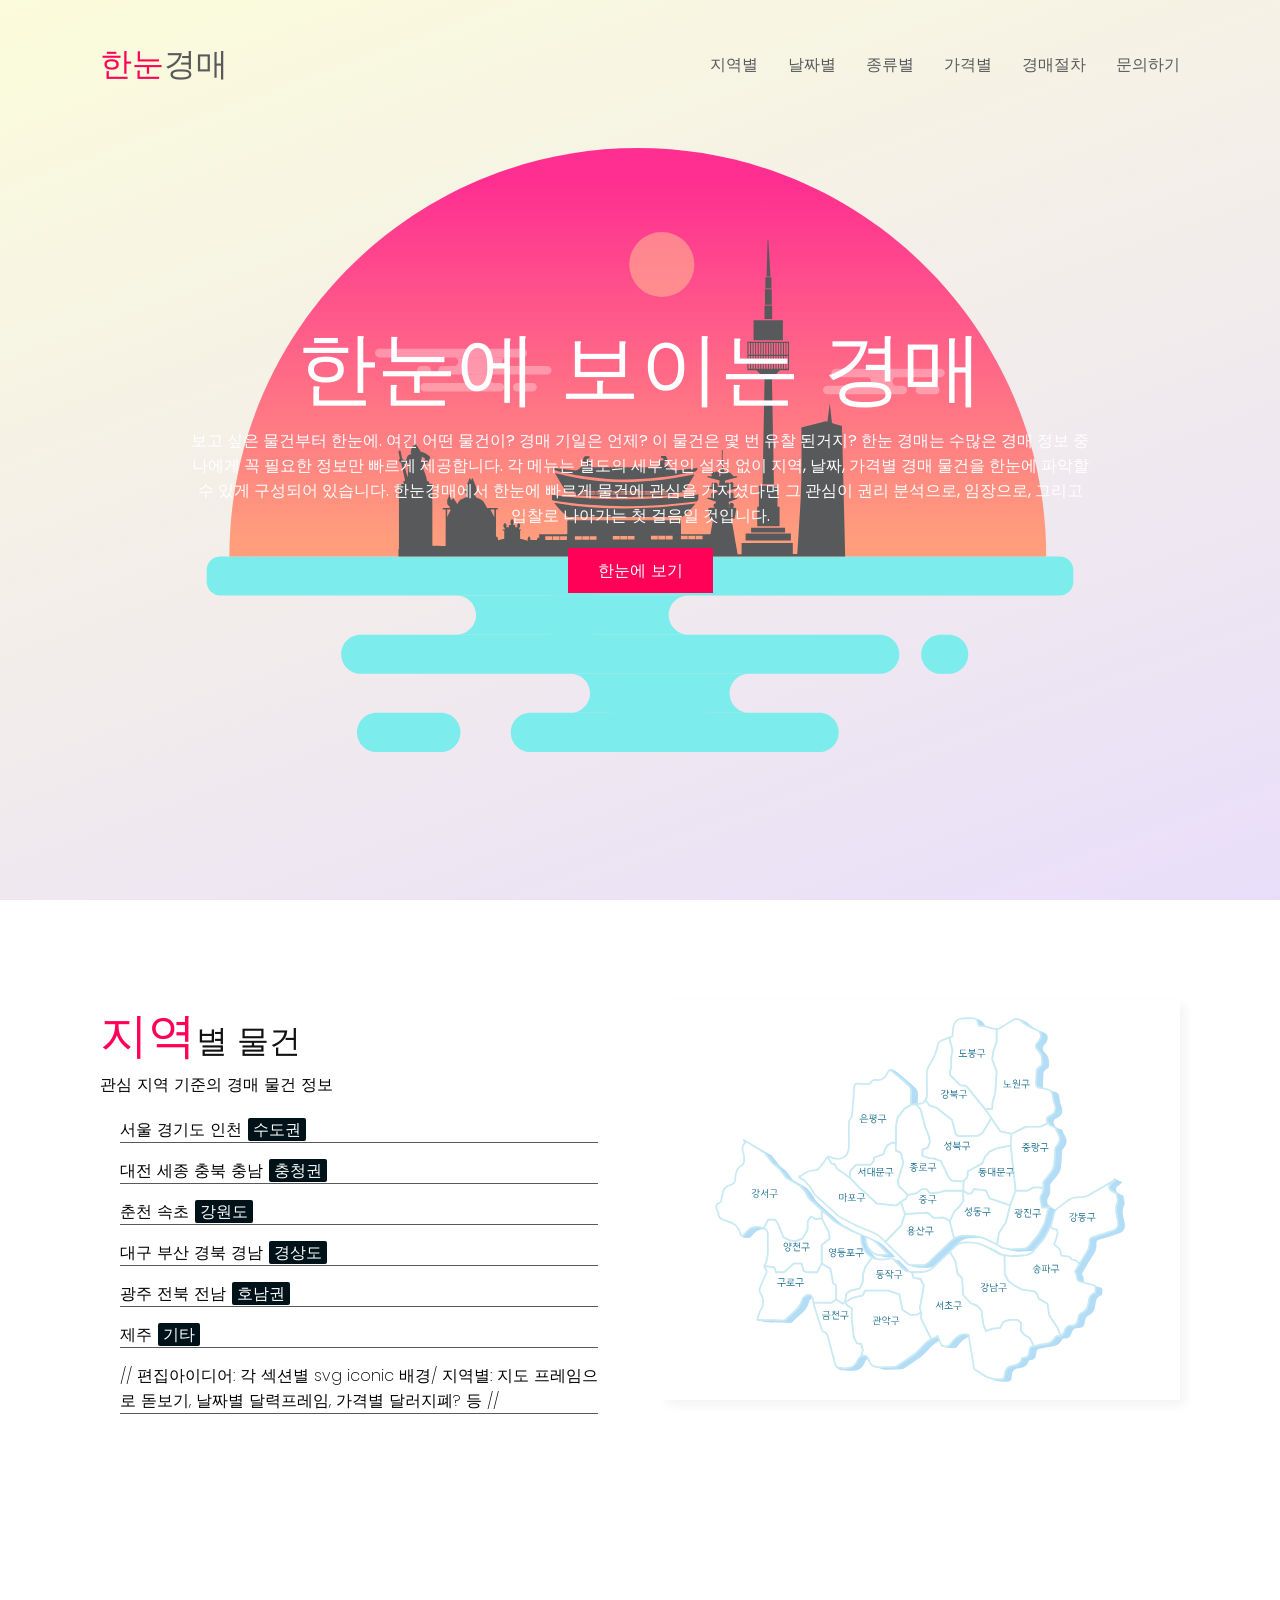
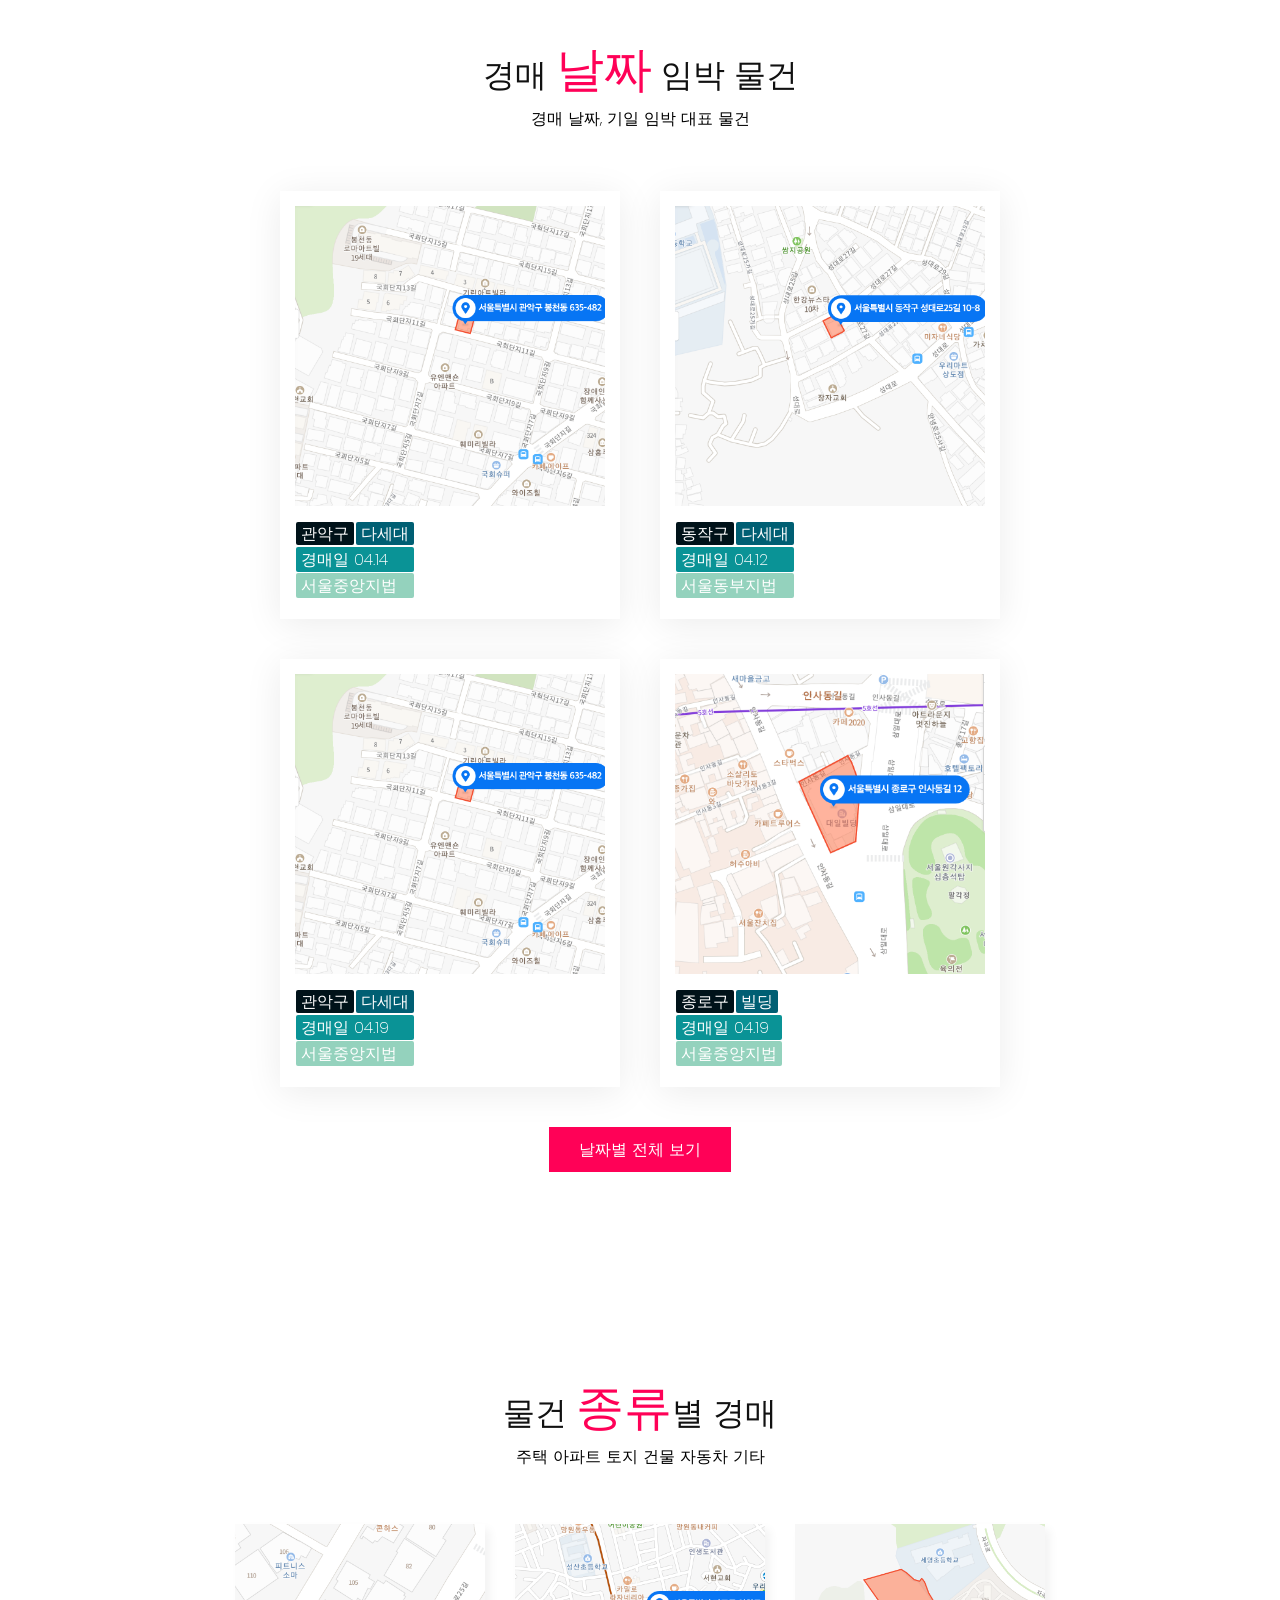
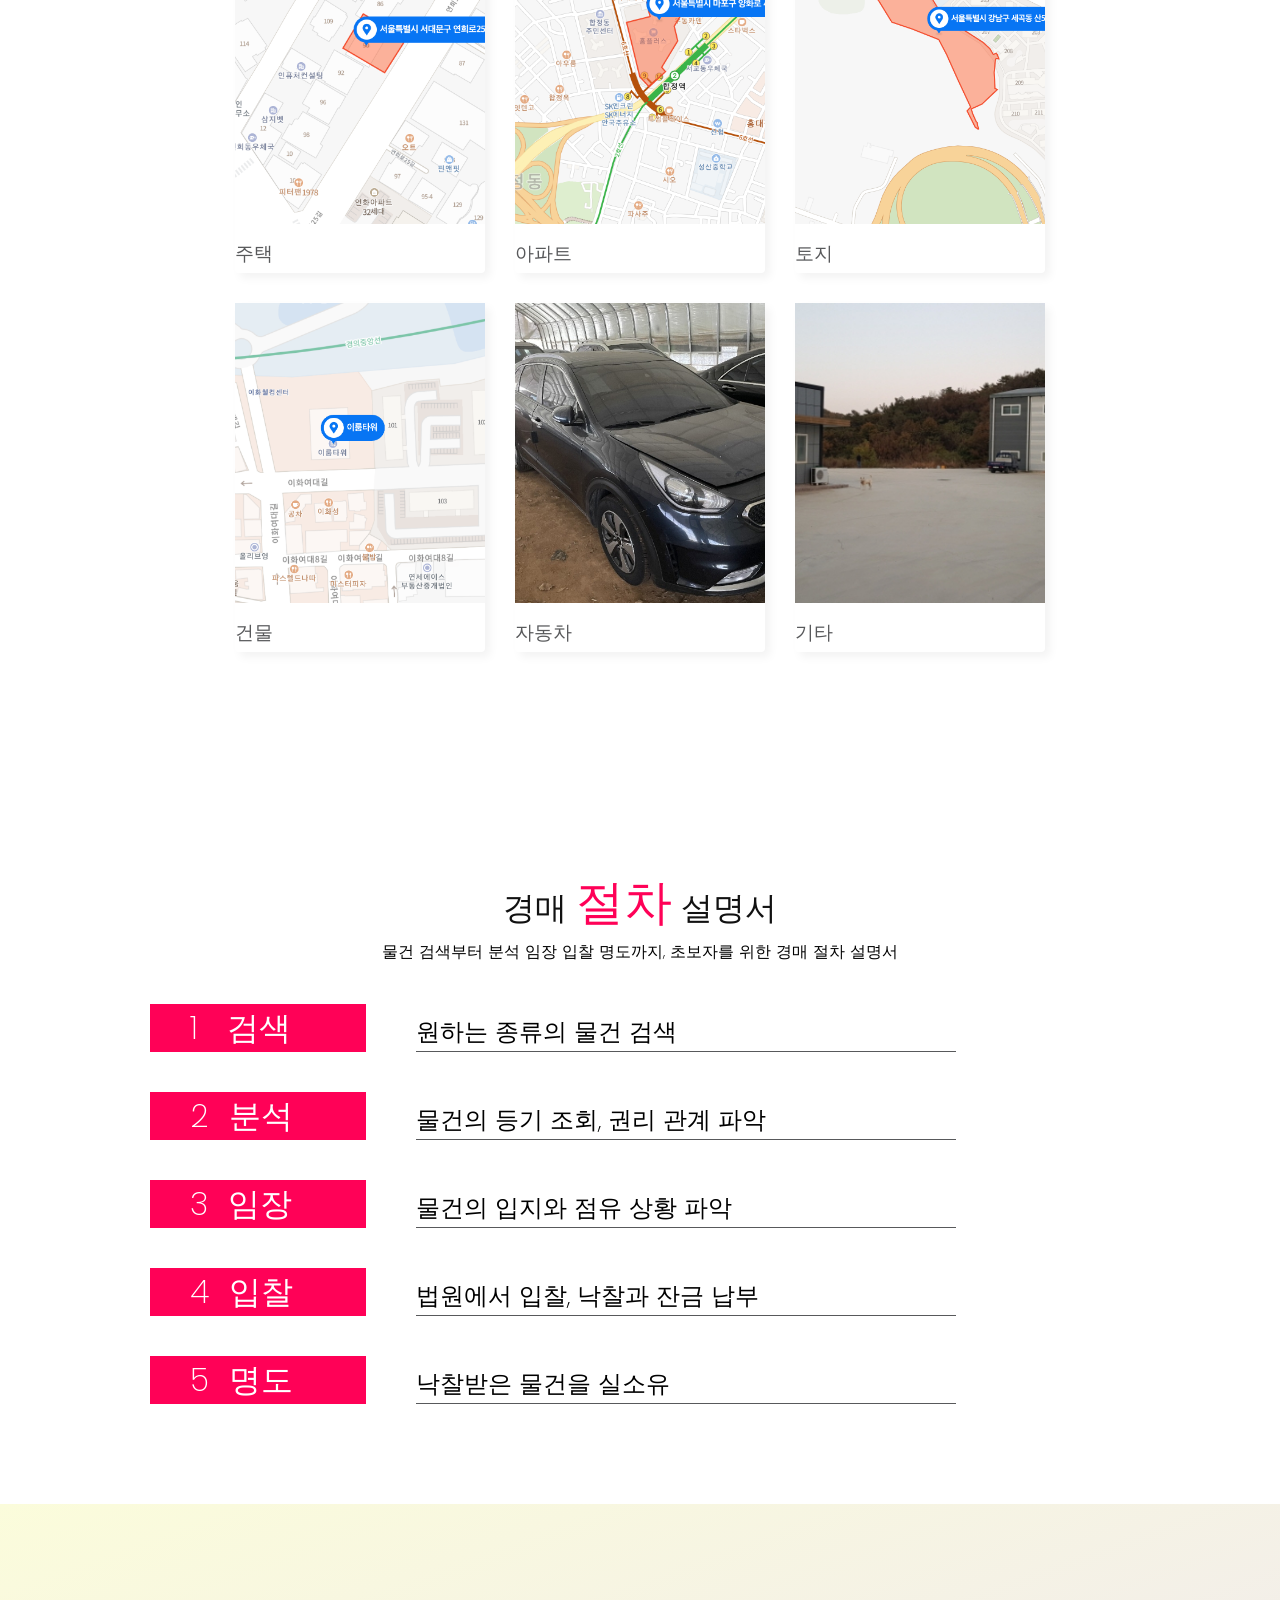
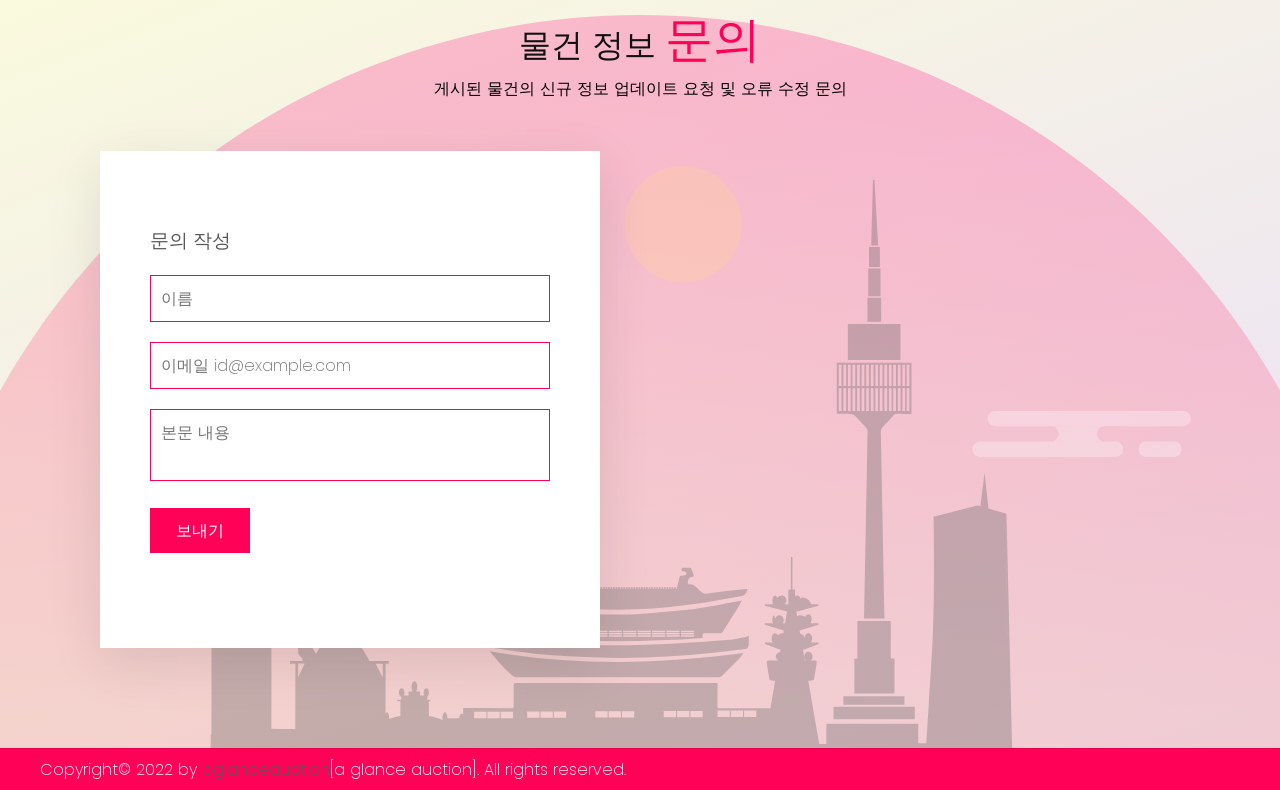
==== commit 4971bc17: "commit - fix" ====
--- a/responsive-web.html
+++ b/responsive-web.html
@@ -54,7 +54,7 @@
                     <li>대구 부산 경북 경남 <span class="bid-location">경상도</span></li>
                     <li>광주 전북 전남 <span class="bid-location">호남권</span></li>
                     <li>제주 <span class="bid-location">기타</span></li>
-                    <li> 편집아이디어: 각 섹션별 svg iconic 배경/ 지역별: 지도 프레임으로 돋보기, 날짜별 달력프레임, 가격별 달러지폐? 등</li>
+                    <li> // 편집아이디어: 각 섹션별 svg iconic 배경/ 지역별: 지도 프레임으로 돋보기, 날짜별 달력프레임, 가격별 달러지폐? 등 //</li>
                 </ul>
             </div>
             <div class="col50">
--- a/responsive-web.css
+++ b/responsive-web.css
@@ -153,7 +153,9 @@
 }
 
 .row .col50 ul li {
-    margin-top: 10px;
+    margin-top: 15px;
+    list-style: none;
+    border-bottom: 0.5px solid #58595b;
 }
 
 .titleText {
@@ -640,15 +642,20 @@
         margin-top: 0px;
         width: 70%;
     }
-
-    .contactForm {
+    .contact {
+        display: flex;
+        flex-direction: column;
+        /* justify-content: center; */
+        align-items: center;
+    }
+    .contact .contactForm {
+        width: 75%;
         padding: 25px;
         background: #fff;
         box-shadow: 0 15px 50px rgba(0, 0, 0, 0.1);
         max-width: 500px;
         margin-top: 50px;
     }
-
     .copyright {
         padding: 4px 20px;
         font-size: 0.5em;
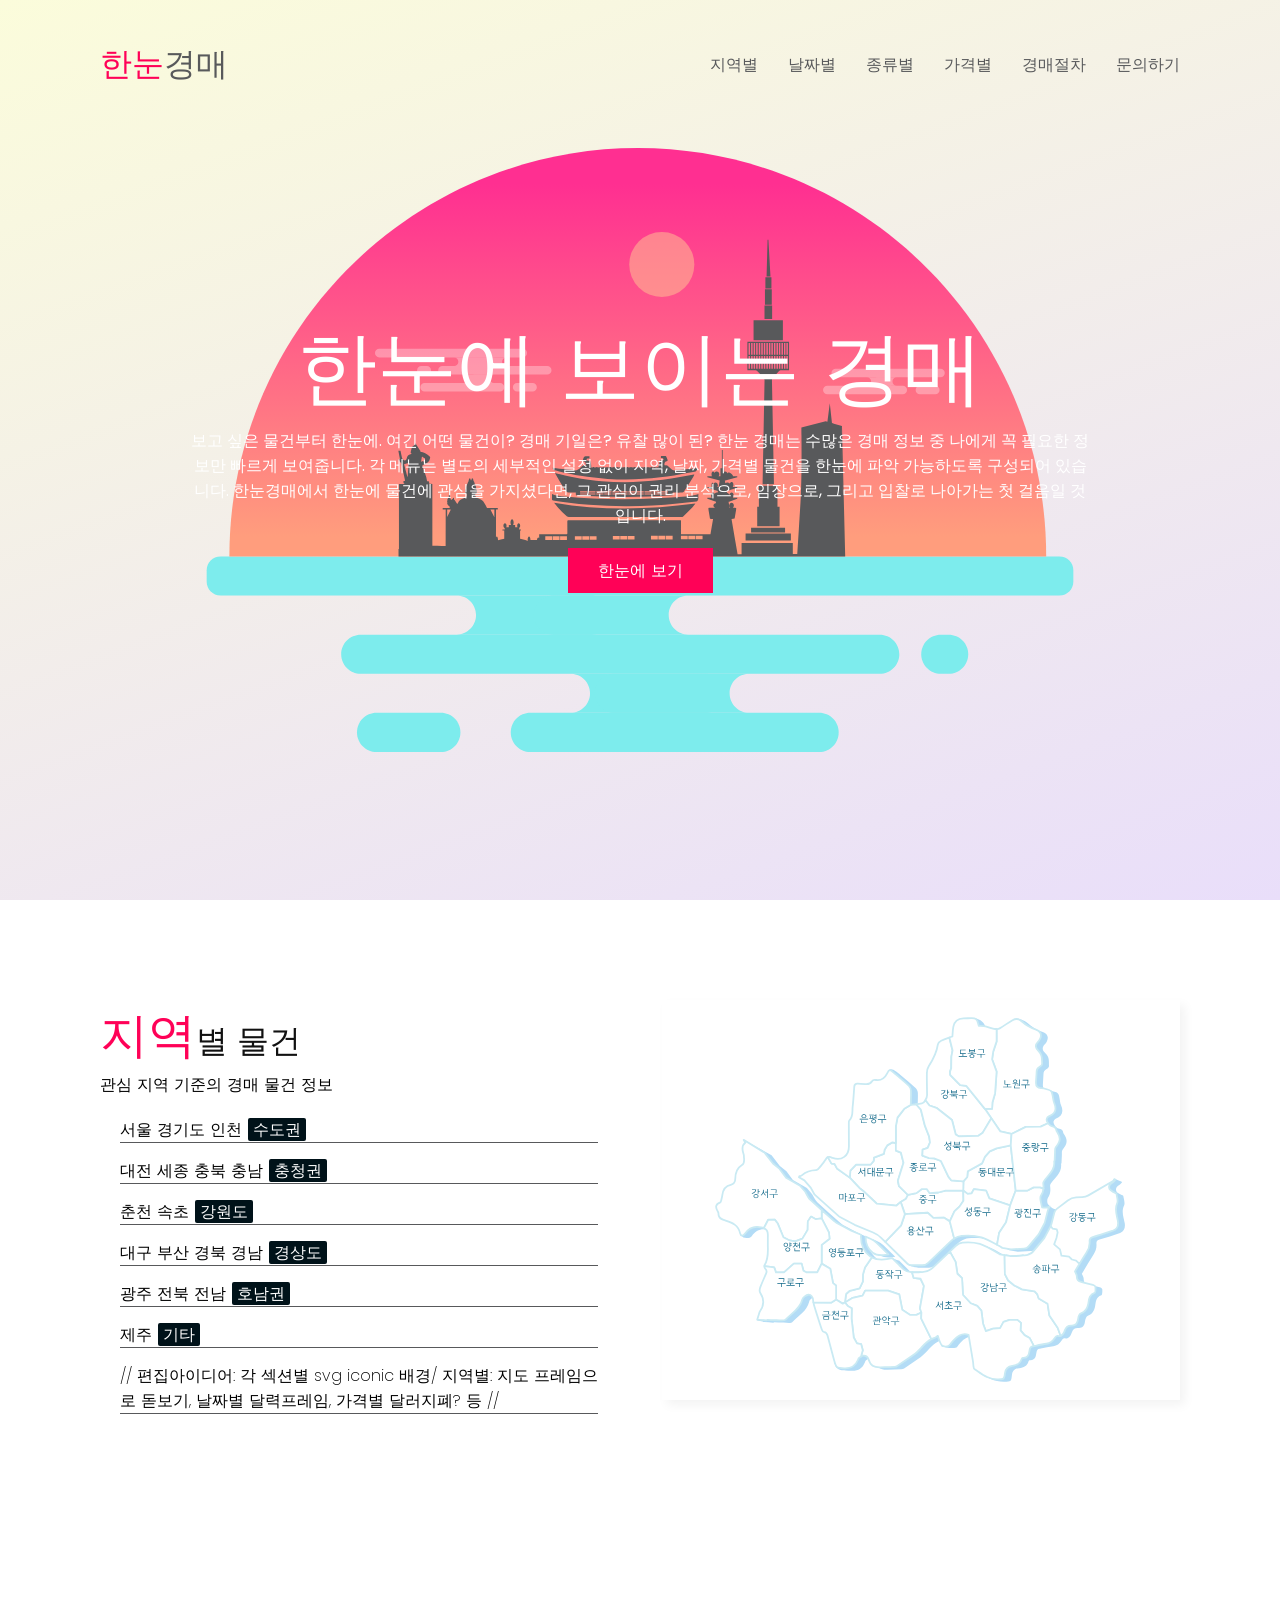
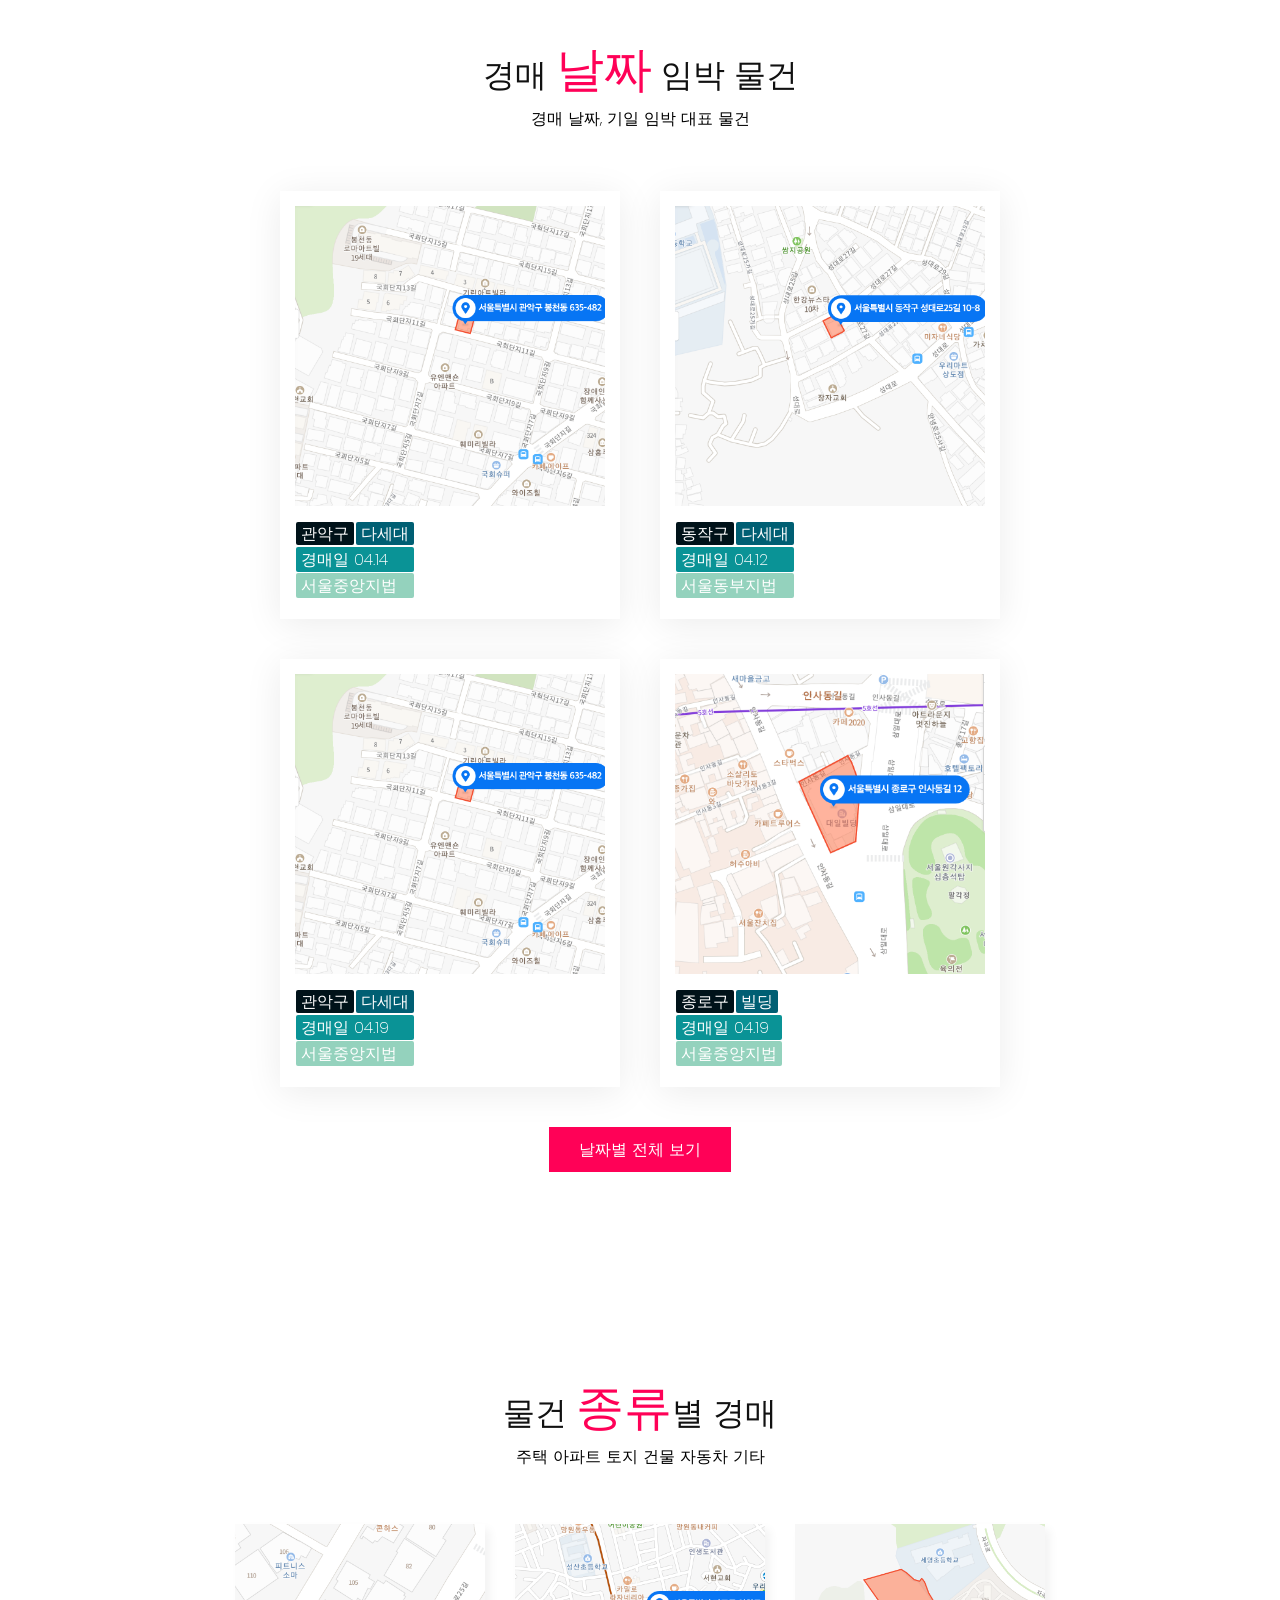
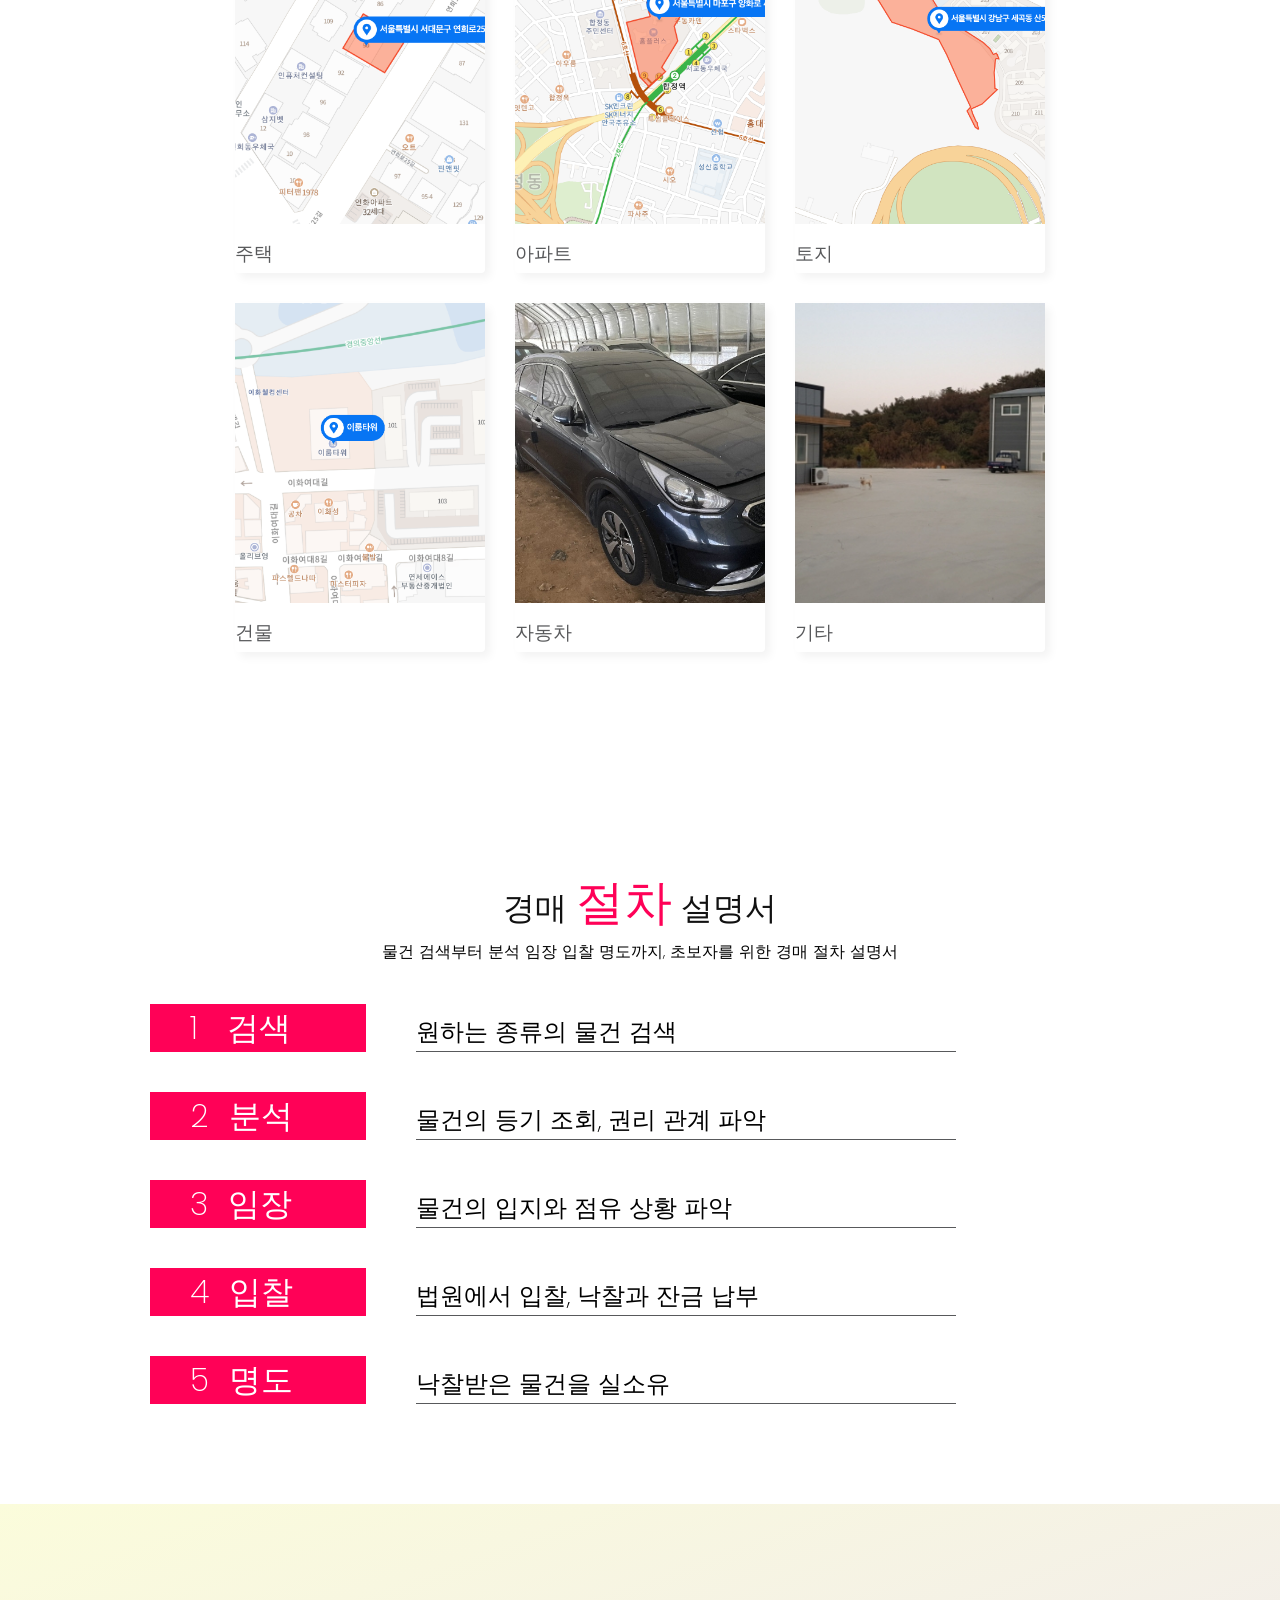
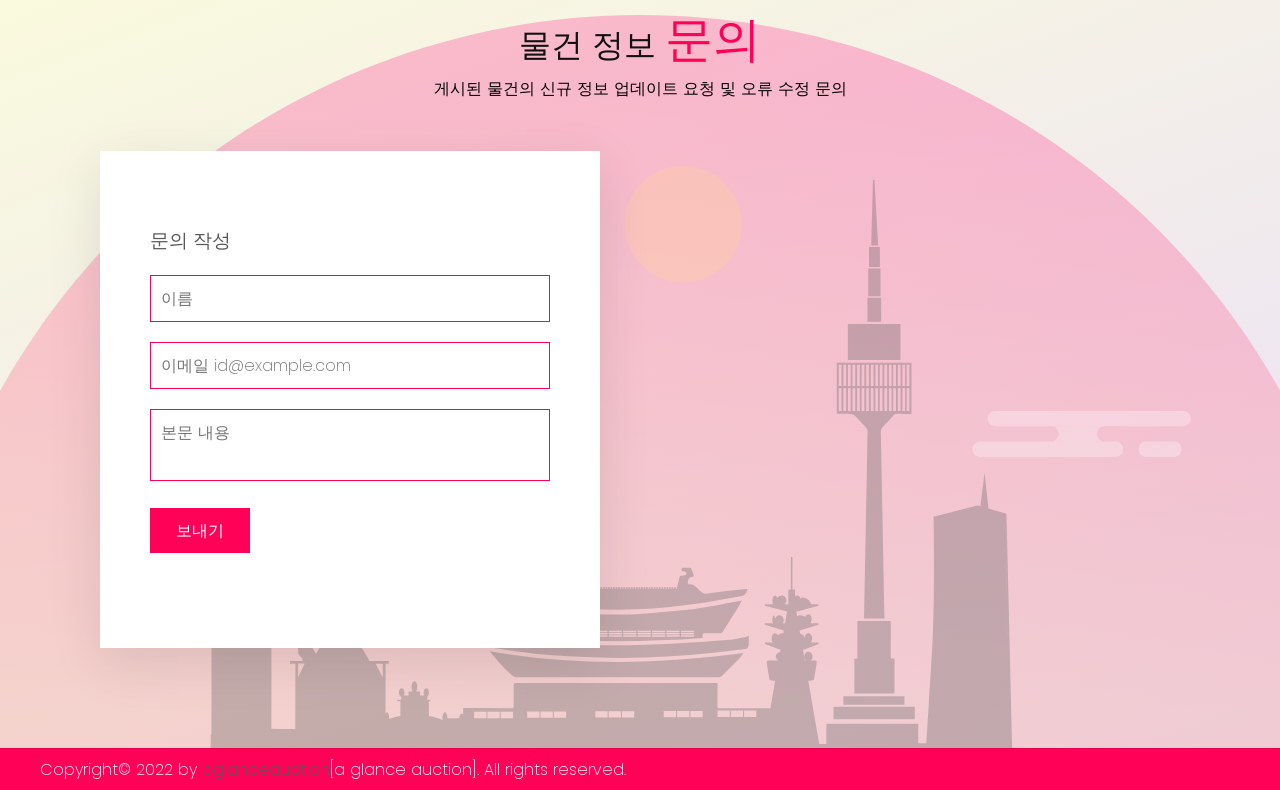
==== commit 2b8c4a48: "commit -fix" ====
--- a/responsive-web.html
+++ b/responsive-web.html
@@ -33,8 +33,8 @@
         <section class="banner" id="banner">
             <div class="content">
                 <h2>한눈에 보이는 경매</h2>
-                <p>보고 싶은 물건부터 한눈에. 여긴 어떤 물건이? 경매 기일은 언제? 이 물건은 몇 번 유찰 된거지? 한눈 경매는 수많은 경매 정보 중 나에게 꼭 필요한 정보만 빠르게 제공합니다. 각
-                    메뉴는 별도의 세부적인 설정 없이 지역, 날짜, 가격별 경매 물건을 한눈에 파악할 수 있게 구성되어 있습니다. 한눈경매에서 한눈에 빠르게 물건에 관심을 가지셨다면 그 관심이 권리
+                <p>보고 싶은 물건부터 한눈에. 여긴 어떤 물건이? 경매 기일은? 유찰 많이 된? 한눈 경매는 수많은 경매 정보 중 나에게 꼭 필요한 정보만 빠르게 보여줍니다. 각
+                    메뉴는 별도의 세부적인 설정 없이 지역, 날짜, 가격별 물건을 한눈에 파악 가능하도록 구성되어 있습니다. 한눈경매에서 한눈에 물건에 관심을 가지셨다면, 그 관심이 권리
                     분석으로, 임장으로, 그리고 입찰로 나아가는 첫 걸음일 것입니다.
                 </p>
                 <a href="#" class="btn">한눈에 보기</a>
